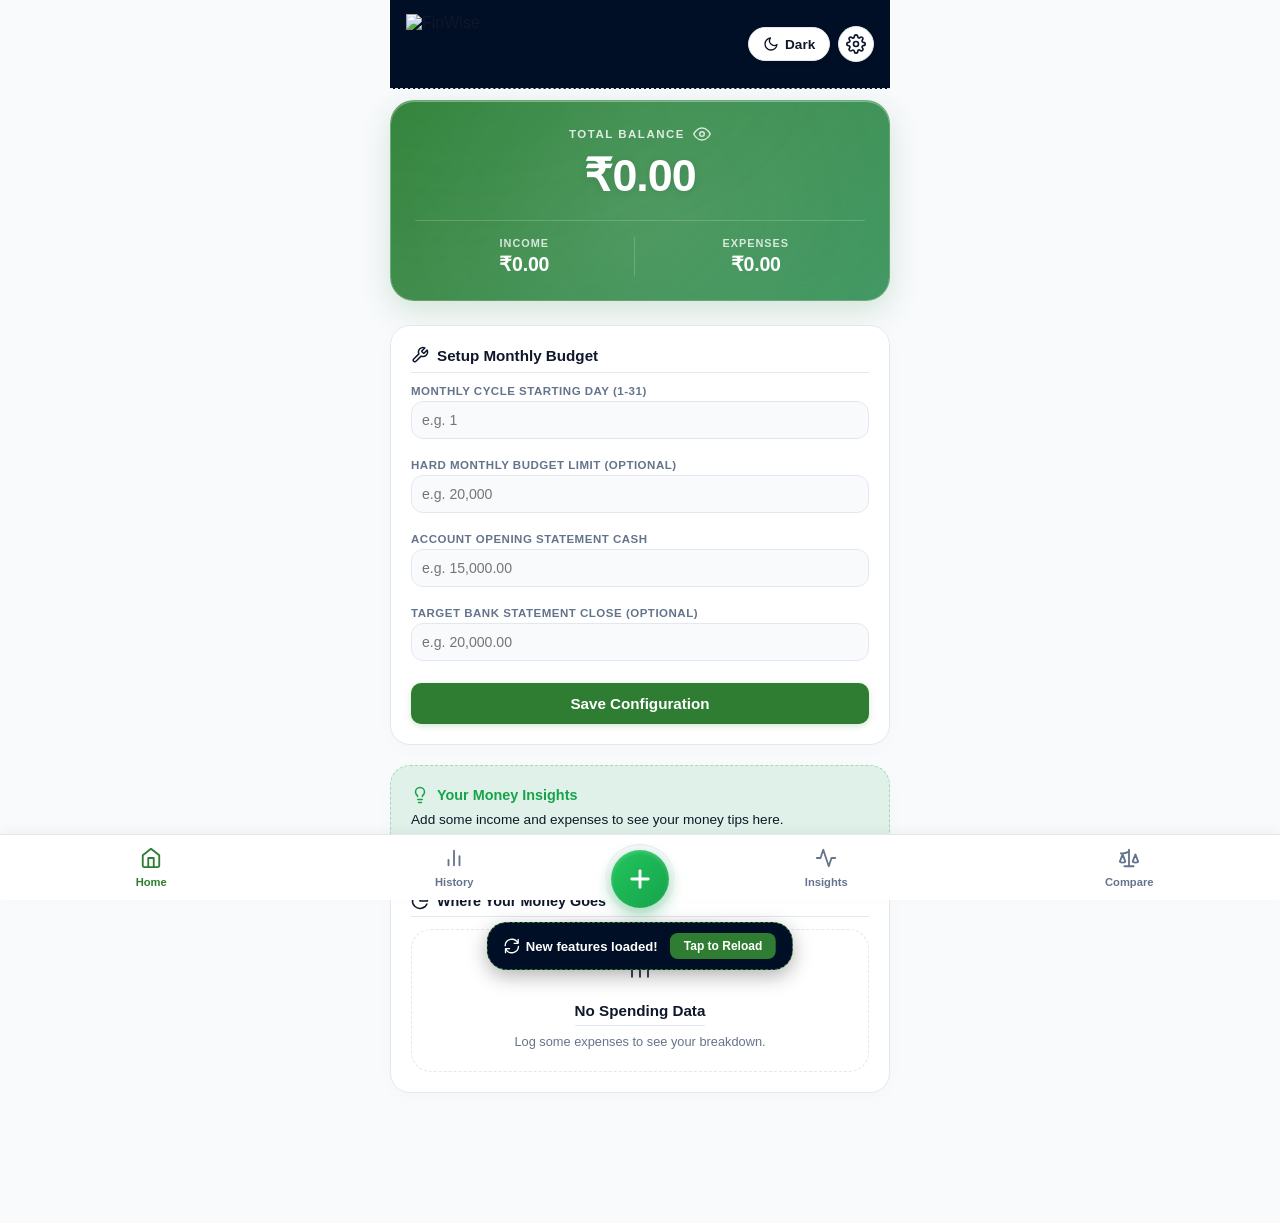
==== index.html @ 6be4550b "fixed the ui and added save goal option in the insights tab" ====
﻿<!DOCTYPE html>
<html lang="en">
<head>
    <meta charset="UTF-8">
    <meta name="viewport" content="width=device-width, initial-scale=1.0, maximum-scale=1.0, user-scalable=no">
    <title>FinWise</title>
    <link rel="manifest" href="./manifest.json">
    <meta name="theme-color" content="#2e7d32">
    
    <link rel="stylesheet" href="./style.css">
    
    <script src="https://cdn.jsdelivr.net/npm/chart.js"></script>
</head>
<body>

<div id="security-lock-screen" style="display: none; flex-direction: column; align-items: center; justify-content: center; text-align: center; width: 100%; padding: 20px; box-sizing: border-box;">
    <div class="lock-icon-shield" style="margin-bottom: 16px; display: flex; justify-content: center; width: 100%; color: var(--primary);">
        <svg width="56" height="56" viewBox="0 0 24 24" fill="none" stroke="currentColor" stroke-width="1.5" stroke-linecap="round" stroke-linejoin="round">
            <rect x="3" y="11" width="18" height="11" rx="2" ry="2"></rect>
            <path d="M7 11V7a5 5 0 0 1 10 0v4"></path>
        </svg>
    </div>
    <h2 id="lock-title" style="margin-bottom: 8px; font-size: 1.8rem; text-align: center; width: 100%;">Enter PIN</h2>
    <p id="lock-subtitle" style="color: var(--text-muted); margin-bottom: 30px; font-size: 0.95rem; font-weight: 500; text-align: center; width: 100%;">To access FinWise</p>
    
    <div id="pin-entry-ui" style="display: block; width: 100%; max-width: 320px; margin: 0 auto; text-align: center;">
        <div class="pin-display" id="pin-display" style="display: flex; justify-content: center; align-items: center; gap: 20px; margin: 0 auto 40px auto; width: 100%;">
            <div class="pin-dot"></div>
            <div class="pin-dot"></div>
            <div class="pin-dot"></div>
            <div class="pin-dot"></div>
        </div>
        
        <div class="numpad" style="margin: 0 auto; justify-content: center;">
            <div class="num-key" onclick="handlePinInput('1')">1</div>
            <div class="num-key" onclick="handlePinInput('2')">2</div>
            <div class="num-key" onclick="handlePinInput('3')">3</div>
            <div class="num-key" onclick="handlePinInput('4')">4</div>
            <div class="num-key" onclick="handlePinInput('5')">5</div>
            <div class="num-key" onclick="handlePinInput('6')">6</div>
            <div class="num-key" onclick="handlePinInput('7')">7</div>
            <div class="num-key" onclick="handlePinInput('8')">8</div>
            <div class="num-key" onclick="handlePinInput('9')">9</div>
            <div class="num-key" id="pin-cancel-btn" style="background: transparent; border: none; box-shadow: none; font-size: 0.9rem; color: var(--text-muted);" onclick="cancelPinSetup()"></div>
            <div class="num-key" onclick="handlePinInput('0')">0</div>
            <div class="num-key" style="background: transparent; border: none; box-shadow: none; color: var(--expense); display: flex; align-items: center; justify-content: center;" onclick="handlePinBackspace()">
                <svg width="28" height="28" viewBox="0 0 24 24" fill="none" stroke="currentColor" stroke-width="2" stroke-linecap="round" stroke-linejoin="round">
                    <path d="M21 4H8l-7 8 7 8h13a2 2 0 0 0 2-2V6a2 2 0 0 0-2-2z"></path>
                    <line x1="18" y1="9" x2="12" y2="15"></line>
                    <line x1="12" y1="9" x2="18" y2="15"></line>
                </svg>
            </div>
        </div>

        <button id="biometric-unlock-btn" onclick="unlockWithBiometrics(false)" style="margin: 30px auto 0 auto; padding: 14px 24px; width: 100%; background: transparent; color: var(--primary); border: 2px dashed var(--primary); box-shadow: none; font-weight: 700; border-radius: 12px; display: none; align-items: center; justify-content: center; gap: 8px;">
            <svg width="20" height="20" viewBox="0 0 24 24" fill="none" stroke="currentColor" stroke-width="2" stroke-linecap="round" stroke-linejoin="round"><rect x="3" y="11" width="18" height="11" rx="2" ry="2"></rect><path d="M7 11V7a5 5 0 0 1 10 0v4"></path></svg> Retry Biometric Unlock
        </button>
    </div>
</div>

<div class="container">
    <div class="toast-notification" id="success-toast">
        <svg width="18" height="18" viewBox="0 0 24 24" fill="none" stroke="currentColor" stroke-width="2" stroke-linecap="round" stroke-linejoin="round"><path d="M22 11.08V12a10 10 0 1 1-5.93-9.14"></path><polyline points="22 4 12 14.01 9 11.01"></polyline></svg> 
        <span id="toast-message">Saved successfully</span>
    </div>

    <div class="update-available-toast" id="update-toast">
        <div style="display: flex; align-items: center; gap: 6px;">
            <svg width="16" height="16" viewBox="0 0 24 24" fill="none" stroke="currentColor" stroke-width="2" stroke-linecap="round" stroke-linejoin="round"><path d="M21.5 2v6h-6M2.5 22v-6h6M2 11.5a10 10 0 0 1 18.8-4.3M22 12.5a10 10 0 0 1-18.8 4.3"/></svg>
            <span>New features loaded!</span>
        </div>
        <button class="update-refresh-btn-action" id="update-refresh-btn">Tap to Reload</button>
    </div>

    <button class="back-to-top-btn" id="scroll-top-trigger" onclick="scrollToLogsTop()">
        <svg width="20" height="20" viewBox="0 0 24 24" fill="none" stroke="currentColor" stroke-width="2" stroke-linecap="round" stroke-linejoin="round"><polyline points="18 15 12 9 6 15"></polyline></svg>
    </button>

    <header>
        <img src="https://i.ibb.co/0yvTQkSC/finwise.png" alt="FinWise" class="header-logo">
        <div class="header-actions">
            <button class="theme-toggle-btn" onclick="toggleTheme()" id="theme-btn" style="display: flex; align-items: center; gap: 6px;">
                <svg width="16" height="16" viewBox="0 0 24 24" fill="none" stroke="currentColor" stroke-width="2" stroke-linecap="round" stroke-linejoin="round"><path d="M21 12.79A9 9 0 1 1 11.21 3 7 7 0 0 0 21 12.79z"></path></svg> Dark
            </button>
            <button class="settings-gear-btn" onclick="openPreferencesModal()" style="padding: 0; margin: 0;">
                <svg width="20" height="20" viewBox="0 0 24 24" fill="none" stroke="currentColor" stroke-width="2" stroke-linecap="round" stroke-linejoin="round" style="flex-shrink: 0;"><circle cx="12" cy="12" r="3"></circle><path d="M19.4 15a1.65 1.65 0 0 0 .33 1.82l.06.06a2 2 0 0 1 0 2.83 2 2 0 0 1-2.83 0l-.06-.06a1.65 1.65 0 0 0-1.82-.33 1.65 1.65 0 0 0-1 1.51V21a2 2 0 0 1-2 2 2 2 0 0 1-2-2v-.09A1.65 1.65 0 0 0 9 19.4a1.65 1.65 0 0 0-1.82.33l-.06.06a2 2 0 0 1-2.83 0 2 2 0 0 1 0-2.83l.06-.06a1.65 1.65 0 0 0 .33-1.82 1.65 1.65 0 0 0-1.51-1H3a2 2 0 0 1-2-2 2 2 0 0 1 2-2h.09A1.65 1.65 0 0 0 4.6 9a1.65 1.65 0 0 0-.33-1.82l-.06-.06a2 2 0 0 1 0-2.83 2 2 0 0 1 2.83 0l.06.06a1.65 1.65 0 0 0 1.82.33H9a1.65 1.65 0 0 0 1-1.51V3a2 2 0 0 1 2-2 2 2 0 0 1 2 2v.09a1.65 1.65 0 0 0 1 1.51 1.65 1.65 0 0 0 1.82-.33l.06-.06a2 2 0 0 1 2.83 0 2 2 0 0 1 0 2.83l-.06.06a1.65 1.65 0 0 0-.33 1.82V9a1.65 1.65 0 0 0 1.51 1H21a2 2 0 0 1 2 2 2 2 0 0 1-2 2h-.09a1.65 1.65 0 0 0-1.51 1z"></path></svg>
            </button>
        </div>
    </header>
  
    <div class="balance-card">
        <div style="display: flex; justify-content: center; align-items: center; gap: 8px;">
            <span class="balance-title">Total Balance</span>
            <button id="privacy-toggle-btn" onclick="togglePrivacyMode()" style="background: transparent; border: none; padding: 0; margin: 0; box-shadow: none; font-size: 1rem; width: auto; color: rgba(255,255,255,0.8); cursor: pointer; display: flex; align-items: center;">
                <svg width="18" height="18" viewBox="0 0 24 24" fill="none" stroke="currentColor" stroke-width="2" stroke-linecap="round" stroke-linejoin="round"><path d="M1 12s4-8 11-8 11 8 11 8-4 8-11 8-11-8-11-8z"></path><circle cx="12" cy="12" r="3"></circle></svg>
            </button>
        </div>
        <h1 id="balance">₹0.00</h1>
        <div class="stats-row">
            <div class="stat-box">
                <p>INCOME</p>
                <h3 id="total-income">₹0.00</h3>
            </div>
            <div class="stat-box">
                <p>EXPENSES</p>
                <h3 id="total-expense">₹0.00</h3>
            </div>
        </div>

        <div class="budget-velocity-wrapper" id="budget-velocity-tracker" style="display: none;">
            <div class="velocity-status-container">
                <span id="velocity-title-label">BUDGET VELOCITY LIMIT</span>
                <span id="velocity-percentage-label">0% SPENT</span>
            </div>
            <div class="velocity-track-bar">
                <div class="velocity-fill-bar" id="velocity-progress-bar-fill"></div>
            </div>
        </div>
    </div>

    <div id="shared-time-filters" style="display: none; margin-bottom: 20px;">
        <div class="tabs">
            <div class="tab active" onclick="switchTab('all', this)">All Time</div>
            <div class="tab" onclick="switchTab('daily', this)">Daily</div>
            <div class="tab" onclick="switchTab('weekly', this)">Weekly</div>
            <div class="tab" onclick="switchTab('monthly', this)">Monthly</div>
            <div class="tab" onclick="switchTab('custom', this)">Custom</div>
        </div>

        <div class="period-navigation-bar" id="period-nav-container" style="display: none;">
            <button class="period-nav-btn" style="display: flex; align-items: center; gap: 4px;" onclick="adjustPeriodOffset(-1)">
                <svg width="14" height="14" viewBox="0 0 24 24" fill="none" stroke="currentColor" stroke-width="2" stroke-linecap="round" stroke-linejoin="round"><polyline points="15 18 9 12 15 6"></polyline></svg> Prev
            </button>
            <span id="period-display-label">Current Period Boundaries</span>
            <button class="period-nav-btn" style="display: flex; align-items: center; gap: 4px;" onclick="adjustPeriodOffset(1)">
                Next <svg width="14" height="14" viewBox="0 0 24 24" fill="none" stroke="currentColor" stroke-width="2" stroke-linecap="round" stroke-linejoin="round"><polyline points="9 18 15 12 9 6"></polyline></svg>
            </button>
        </div>

        <div class="search-box" id="custom-range-container" style="display: none; margin-bottom: 0;">
            <div class="range-inputs">
                <div>
                    <label>Start Date</label>
                    <input type="date" id="start-date" onchange="applyFilters()">
                </div>
                <div>
                    <label>End Date</label>
                    <input type="date" id="end-date" onchange="applyFilters()">
                </div>
            </div>
        </div>
    </div>

    <div id="view-home" class="view-panel active-view">
        <div class="reconcile-view-card" id="reconcile-status-widget">
            <h4>
                <span id="config-card-header-title" style="display: flex; align-items: center; gap: 8px;">
                    <svg width="18" height="18" viewBox="0 0 24 24" fill="none" stroke="currentColor" stroke-width="2" stroke-linecap="round" stroke-linejoin="round"><rect x="3" y="4" width="18" height="18" rx="2" ry="2"></rect><line x1="16" y1="2" x2="16" y2="6"></line><line x1="8" y1="2" x2="8" y2="6"></line><line x1="3" y1="10" x2="21" y2="10"></line></svg> Monthly Budget Setup
                </span> 
                <button class="inline-edit-action-link" id="dashboard-config-toggle-btn" style="display: flex; align-items: center; gap: 4px;" onclick="toggleDashboardConfigPanel()">
                    <svg width="14" height="14" viewBox="0 0 24 24" fill="none" stroke="currentColor" stroke-width="2" stroke-linecap="round" stroke-linejoin="round"><path d="M11 4H4a2 2 0 0 0-2 2v14a2 2 0 0 0 2 2h14a2 2 0 0 0 2-2v-7"></path><path d="M18.5 2.5a2.121 2.121 0 0 1 3 3L12 15l-4 1 1-4 9.5-9.5z"></path></svg> Edit
                </button>
            </h4>
            
            <div id="dashboard-config-display-sheet">
                <div class="reconcile-row">
                    <span style="color: var(--text-muted);">Cycle Start Day:</span>
                    <span id="rec-cycle-label" style="font-weight:bold;">1st of the Month</span>
                </div>
                <div class="reconcile-row">
                    <span style="color: var(--text-muted);">Target Budget Limit:</span>
                    <span id="rec-budget-label" style="font-weight:bold; color: var(--primary);">Not Configured</span>
                </div>
                <div class="reconcile-row">
                    <span style="color: var(--text-muted);">Opening Statement Balance:</span>
                    <span id="rec-op-label">₹0.00</span>
                </div>
                <div class="reconcile-row">
                    <span style="color: var(--text-muted);">Target Closing Balance:</span>
                    <span id="rec-cl-label">₹0.00</span>
                </div>
                <div class="reconcile-row" style="border-top: 1px dotted var(--border); padding-top: 6px; margin-top: 6px; font-weight: bold;">
                    <span id="rec-diff-title">Difference:</span>
                    <span id="rec-diff-label">₹0.00</span>
                </div>
            </div>

            <div class="dashboard-config-fields-block" id="dashboard-config-fields-sheet" style="display:none; margin-top:4px;">
                <div style="margin-bottom:10px;">
                    <label>Monthly Cycle Starting Day (1-31)</label>
                    <input type="number" id="dash-cycle-day-input" min="1" max="31" placeholder="e.g. 1" style="width:100%;">
                </div>
                <div style="margin-bottom:10px;">
                    <label>Hard Monthly Budget Limit (Optional)</label>
                    <input type="text" id="dash-budget-limit-input" placeholder="e.g. 20,000" oninput="maskInputToIndianCommas(this)" style="width:100%;">
                </div>
                <div style="margin-bottom:10px;">
                    <label>Account Opening Statement Cash</label>
                    <input type="text" id="dash-op-bal-input" placeholder="e.g. 15,000.00" oninput="maskInputToIndianCommas(this)" style="width:100%;">
                </div>
                <div style="margin-bottom:12px;">
                    <label>Target Bank Statement Close (Optional)</label>
                    <input type="text" id="dash-cl-bal-input" placeholder="e.g. 20,000.00" oninput="maskInputToIndianCommas(this)" style="width:100%;">
                </div>
                <button onclick="saveDashboardCycleAndBaselineConfig()" style="background: var(--primary); color: white; padding: 12px; border-radius: 10px; width:100%; font-weight:bold;">Save Configuration</button>
            </div>
        </div>

        <div class="insights-card" id="insights-card-element">
            <h4 id="insights-title" style="display: flex; align-items: center; gap: 8px;">
                <svg width="18" height="18" viewBox="0 0 24 24" fill="none" stroke="currentColor" stroke-width="2" stroke-linecap="round" stroke-linejoin="round"><path d="M9 18h6"></path><path d="M10 22h4"></path><path d="M15.09 14c.18-.98.65-1.74 1.41-2.5A4.65 4.65 0 0 0 18 8 6 6 0 0 0 6 8c0 1 .23 2.23 1.5 3.5A4.61 4.61 0 0 1 8.91 14"></path></svg> Your Money Insights
            </h4>
            <p id="insights-text">Add some income and expenses to see your money tips here.</p>
        </div>

        <div class="breakdown-box">
            <h4 style="display: flex; align-items: center; gap: 8px;">
                <svg width="18" height="18" viewBox="0 0 24 24" fill="none" stroke="currentColor" stroke-width="2" stroke-linecap="round" stroke-linejoin="round"><path d="M21.21 15.89A10 10 0 1 1 8 2.83"></path><path d="M22 12A10 10 0 0 0 12 2v10z"></path></svg> Where Your Money Goes
            </h4>
            <div id="breakdown-list"></div>
        </div>
    </div>

    <div id="view-logs" class="view-panel">
        
        <div class="filtered-summary-strip" id="filtered-totals-strip">
            <div class="filtered-stat">
                <small>Filtered Bal</small>
                <span id="filtered-balance">₹0.00</span>
            </div>
            <div class="filtered-stat">
                <small>Income</small>
                <span id="filtered-inc" class="amt-inc">₹0.00</span>
            </div>
            <div class="filtered-stat">
                <small>Expenses</small>
                <span id="filtered-exp" class="amt-exp">₹0.00</span>
            </div>
        </div>

        <button class="btn-secondary-action" style="margin-bottom:16px; border-style:solid; display: flex; align-items: center; justify-content: center; gap: 8px;" onclick="triggerDynamicPeriodFinancialReport()">
            <svg width="16" height="16" viewBox="0 0 24 24" fill="none" stroke="currentColor" stroke-width="2" stroke-linecap="round" stroke-linejoin="round"><path d="M14 2H6a2 2 0 0 0-2 2v16a2 2 0 0 0 2 2h12a2 2 0 0 0 2-2V8z"></path><polyline points="14 2 14 8 20 8"></polyline><line x1="16" y1="13" x2="8" y2="13"></line><line x1="16" y1="17" x2="8" y2="17"></line><polyline points="10 9 9 9 8 9"></polyline></svg> Generate Monthly Summary Report
        </button>

        <div class="search-box">
            <h4 style="display: flex; align-items: center; gap: 8px;">
                <svg width="16" height="16" viewBox="0 0 24 24" fill="none" stroke="currentColor" stroke-width="2" stroke-linecap="round" stroke-linejoin="round"><circle cx="11" cy="11" r="8"></circle><line x1="21" y1="21" x2="16.65" y2="16.65"></line></svg> Search & Filter
            </h4>
            <input type="text" id="search-input" placeholder="Search entries...">
            
            <select id="filter-nature" onchange="applyFilters()" style="margin-bottom: 0;">
                <option value="all">Show All</option>
                <option value="income">Income</option>
                <option value="expense">Expenses</option>
                <option value="save">Savings/Investments</option>
            </select>
        </div>

        <div class="action-toolbar" id="toolbar">
            <span id="toolbar-text">0 items selected</span>
            <div class="toolbar-buttons">
                <button class="btn-small btn-edit" onclick="openEditModal()">Edit</button>
                <button class="btn-small btn-delete" onclick="openDeleteModal()">Delete</button>
            </div>
        </div>

        <div class="history-section">
            <div class="history-header">
                <h3>History</h3>
                <label class="select-all-container" id="master-select-label" style="display:none;">
                    <input type="checkbox" id="master-checkbox" onchange="toggleSelectAll(this)">
                    <span>Select All</span>
                </label>
            </div>
            <ul id="list" class="list"></ul>
            
            <div id="empty-msg" class="empty-state-premium" style="display:none;">
                <div class="empty-icon">
                    <svg width="48" height="48" viewBox="0 0 24 24" fill="none" stroke="currentColor" stroke-width="1.5" stroke-linecap="round" stroke-linejoin="round"><polyline points="22 12 16 12 14 15 10 15 8 12 2 12"></polyline><path d="M5.45 5.11L2 12v6a2 2 0 0 0 2 2h16a2 2 0 0 0 2-2v-6l-3.45-6.89A2 2 0 0 0 16.76 4H7.24a2 2 0 0 0-1.79 1.11z"></path></svg>
                </div>
                <h4>No entries found</h4>
                <p>You haven't logged any transactions for this period. Clear your filters or add a new entry.</p>
            </div>
        </div>
    </div>

    <div id="view-insights" class="view-panel">
        
        <div class="reconcile-view-card" id="goals-section-container" style="margin-bottom: 20px;">
            <h4 style="display: flex; justify-content: space-between; align-items: center; border-bottom: none; margin-bottom: 12px;">
                <span style="display: flex; align-items: center; gap: 8px;">
                    <svg width="18" height="18" viewBox="0 0 24 24" fill="none" stroke="var(--save)" stroke-width="2" stroke-linecap="round" stroke-linejoin="round"><circle cx="12" cy="8" r="7"></circle><polyline points="8.21 13.89 7 23 12 20 17 23 15.79 13.88"></polyline></svg> 
                    Savings Goals
                </span>
                <button onclick="document.getElementById('add-goal-modal').style.display='flex'" style="background: var(--save); color: white; border: none; padding: 6px 12px; font-size: 0.75rem; border-radius: 8px; box-shadow: none; width: auto; margin: 0;">+ New Goal</button>
            </h4>
            <div id="goals-list-container" style="display: flex; flex-direction: column; gap: 12px;">
                <p style="font-size: 0.85rem; color: var(--text-muted); text-align: center; margin: 10px 0;">Loading goals...</p>
            </div>
        </div>
        <div id="insights-empty-state" class="empty-state-premium" style="display:none; margin-top: 20px;">
            <div class="empty-icon">
                <svg width="48" height="48" viewBox="0 0 24 24" fill="none" stroke="currentColor" stroke-width="1.5" stroke-linecap="round" stroke-linejoin="round"><polyline points="22 12 18 12 15 21 9 3 6 12 2 12"></polyline></svg>
            </div>
            <h4>No Insights Yet</h4>
            <p>Add some income and expenses to unlock your financial analytics.</p>
        </div>

        <div id="income-expense-comparison" class="breakdown-box" style="display: none; padding: 20px; margin-bottom: 20px;">
            <h4 style="margin: 0 0 16px 0; border-bottom: none; text-align: center; font-size: 0.95rem;">Cash Flow Ratio</h4>
            
            <div style="display: flex; justify-content: space-between; margin-bottom: 8px; font-size: 0.85rem; font-weight: 700;">
                <span style="color: var(--income);">Income: <span id="insight-inc-label">₹0</span></span>
                <span style="color: var(--expense);">Expense: <span id="insight-exp-label">₹0</span></span>
            </div>
            
            <div style="height: 12px; border-radius: 6px; background: rgba(220, 38, 38, 0.15); display: flex; overflow: hidden; position: relative;">
                <div id="insight-ratio-bar" style="height: 100%; background: var(--income); width: 50%; transition: width 0.6s cubic-bezier(0.34, 1.56, 0.64, 1); border-radius: 6px;"></div>
            </div>
            
            <p id="insight-ratio-text" style="text-align: center; font-size: 0.8rem; color: var(--text-muted); margin: 16px 0 0 0; font-weight: 600; line-height: 1.4;"></p>
        </div>

        <div id="insights-chart-wrapper" class="reconcile-view-card" style="display: none;">
            <h4 style="text-align: center; border-bottom: none; margin-bottom: 0;">Expense Analytics</h4>
            <div style="position: relative; height: 300px; width: 100%; margin-top: 10px;">
                <canvas id="expenseChart"></canvas>
            </div>
        </div>

        <div class="breakdown-box" id="insights-detailed-list" style="display: none;"></div>
    </div>

    <div id="view-compare" class="view-panel">
        <div class="reconcile-view-card">
            <h4 style="text-align: center; margin-bottom: 16px; display: flex; align-items: center; justify-content: center; gap: 8px;">
                <svg width="20" height="20" viewBox="0 0 24 24" fill="none" stroke="currentColor" stroke-width="2" stroke-linecap="round" stroke-linejoin="round"><path d="M16 16l3-8 3 8c-.87.65-1.92 1-3 1s-2.13-.35-3-1Z"></path><path d="M2 16l3-8 3 8c-.87.65-1.92 1-3 1s-2.13-.35-3-1Z"></path><path d="M7 21h10"></path><path d="M12 3v18"></path><path d="M3 7h2c2 0 5-1 7-2 2h2"></path></svg> Smart Comparison
            </h4>
            
            <div style="margin-bottom: 16px;">
                <label style="font-size: 0.75rem; color: var(--text-muted); font-weight: bold; margin-bottom: 6px; display: block;">QUICK COMPARE</label>
                <select id="compare-mode-selector" onchange="if(typeof handleCompareModeChange === 'function') handleCompareModeChange()" style="width: 100%; padding: 12px; border-radius: 8px; font-size: 0.9rem; font-weight: bold;">
                    <option value="month">This Month vs Last Month</option>
                    <option value="week">This Week vs Last Week</option>
                    <option value="day">Today vs Yesterday</option>
                    <option value="custom">Custom Date Range...</option>
                </select>
            </div>

            <div id="custom-compare-fields" style="display: none; flex-direction: column; gap: 12px; margin-bottom: 16px;">
                <div style="background: var(--bg-main); padding: 12px; border-radius: 10px; border: 1px solid var(--border);">
                    <label style="font-size: 0.75rem; color: var(--primary); font-weight: bold; margin-bottom: 6px; display: block;">PERIOD 1 (BASE)</label>
                    <div style="display: flex; gap: 8px;">
                         <div style="flex: 1;">
                                 <small style="color: var(--text-muted); font-size: 0.65rem;">Start Date</small>
                                 <input type="date" id="comp-a-start" style="width: 100%; padding: 8px; font-size: 0.8rem; margin: 0;">
                         </div>
                         <div style="flex: 1;">
                                 <small style="color: var(--text-muted); font-size: 0.65rem;">End Date</small>
                                 <input type="date" id="comp-a-end" style="width: 100%; padding: 8px; font-size: 0.8rem; margin: 0;">
                         </div>
                    </div>
                </div>

                <div style="background: var(--bg-main); padding: 12px; border-radius: 10px; border: 1px solid var(--border);">
                    <label style="font-size: 0.75rem; color: var(--expense); font-weight: bold; margin-bottom: 6px; display: block;">PERIOD 2 (COMPARE TO)</label>
                    <div style="display: flex; gap: 8px;">
                         <div style="flex: 1;">
                                 <small style="color: var(--text-muted); font-size: 0.65rem;">Start Date</small>
                                 <input type="date" id="comp-b-start" style="width: 100%; padding: 8px; font-size: 0.8rem; margin: 0;">
                         </div>
                         <div style="flex: 1;">
                                 <small style="color: var(--text-muted); font-size: 0.65rem;">End Date</small>
                                 <input type="date" id="comp-b-end" style="width: 100%; padding: 8px; font-size: 0.8rem; margin: 0;">
                         </div>
                    </div>
                </div>
                
                <button onclick="if(typeof runPeriodComparison === 'function') runPeriodComparison()" style="background: var(--text-main); color: var(--bg-card); width: 100%; padding: 12px; border-radius: 8px; font-weight: bold; margin-top: 4px;">Run Custom Comparison</button>
            </div>
        </div>

        <div id="compare-empty-state" class="empty-state-premium" style="display:none; margin-top: 20px;">
            <div class="empty-icon">
                <svg width="48" height="48" viewBox="0 0 24 24" fill="none" stroke="currentColor" stroke-width="1.5" stroke-linecap="round" stroke-linejoin="round"><line x1="18" y1="20" x2="18" y2="10"></line><line x1="12" y1="20" x2="12" y2="4"></line><line x1="6" y1="20" x2="6" y2="14"></line></svg>
            </div>
            <h4>No Data Found</h4>
            <p>Try selecting different dates or log some transactions.</p>
        </div>

        <div id="compare-results-container" style="display: none;">
            <div class="insights-card" id="compare-smart-insights" style="margin-bottom: 20px;"></div>

            <div class="reconcile-view-card" style="margin-bottom: 20px;">
                <h4 style="text-align: center; border-bottom: none; margin-bottom: 10px;">Visual Breakdown</h4>
                <div style="position: relative; height: 260px; width: 100%;">
                    <canvas id="compareBarChart"></canvas>
                </div>
            </div>

            <div class="breakdown-box" style="margin-bottom: 20px; display: flex; flex-direction: column; gap: 10px;">
                 <div style="display: flex; justify-content: space-between; border-bottom: 1px solid var(--border); padding-bottom: 8px;">
                        <span style="color: var(--text-muted); font-size: 0.85rem; font-weight: bold;">Metrics</span>
                        <span id="comp-header-a" style="font-size: 0.85rem; font-weight: bold; color: var(--primary);">Period 1</span>
                        <span id="comp-header-b" style="font-size: 0.85rem; font-weight: bold; color: var(--expense);">Period 2</span>
                 </div>
                 <div style="display: flex; justify-content: space-between; align-items: center;">
                        <span style="font-weight: 600; font-size: 0.9rem;">Total Income</span>
                        <span id="comp-metric-inc-a" class="amt-inc" style="font-weight: bold;">₹0</span>
                        <span id="comp-metric-inc-b" class="amt-inc" style="font-weight: bold;">₹0</span>
                 </div>
                 <div style="display: flex; justify-content: space-between; align-items: center;">
                        <span style="font-weight: 600; font-size: 0.9rem;">Total Spent</span>
                        <span id="comp-metric-exp-a" class="amt-exp" style="font-weight: bold;">₹0</span>
                        <span id="comp-metric-exp-b" class="amt-exp" style="font-weight: bold;">₹0</span>
                 </div>
                 <div style="display: flex; justify-content: space-between; align-items: center; border-top: 1px dashed var(--border); padding-top: 8px; margin-top: 4px;">
                        <span style="font-weight: 800; font-size: 0.95rem;">Net Savings</span>
                        <span id="comp-metric-sav-a" style="font-weight: 800; font-size: 0.95rem;">₹0</span>
                        <span id="comp-metric-sav-b" style="font-weight: 800; font-size: 0.95rem;">₹0</span>
                 </div>
            </div>

            <div class="breakdown-box">
                <h4>Expense Categories Compared</h4>
                <div id="compare-category-list"></div>
            </div>
        </div>
    </div>

    <nav class="bottom-nav">
        <button class="nav-item nav-active" id="nav-btn-home" onclick="switchMainScreen('home')">
            <span class="nav-icon"><svg width="22" height="22" viewBox="0 0 24 24" fill="none" stroke="currentColor" stroke-width="2" stroke-linecap="round" stroke-linejoin="round"><path d="M3 9l9-7 9 7v11a2 2 0 0 1-2 2H5a2 2 0 0 1-2-2z"></path><polyline points="9 22 9 12 15 12 15 22"></polyline></svg></span>
            <span>Home</span>
        </button>
        <button class="nav-item" id="nav-btn-logs" onclick="switchMainScreen('logs')">
            <span class="nav-icon"><svg width="22" height="22" viewBox="0 0 24 24" fill="none" stroke="currentColor" stroke-width="2" stroke-linecap="round" stroke-linejoin="round"><line x1="18" y1="20" x2="18" y2="10"></line><line x1="12" y1="20" x2="12" y2="4"></line><line x1="6" y1="20" x2="6" y2="14"></line></svg></span>
            <span>History</span>
        </button>
        
        <div class="fab-wrapper">
             <div class="fab-cutout"></div>
             <button class="fab-add-btn" onclick="openLightningAdd()">
                 <svg width="28" height="28" viewBox="0 0 24 24" fill="none" stroke="currentColor" stroke-width="2.5" stroke-linecap="round" stroke-linejoin="round">
                     <line x1="12" y1="5" x2="12" y2="19"></line>
                     <line x1="5" y1="12" x2="19" y2="12"></line>
                 </svg>
             </button>
        </div>

        <button class="nav-item" id="nav-btn-insights" onclick="switchMainScreen('insights')">
            <span class="nav-icon"><svg width="22" height="22" viewBox="0 0 24 24" fill="none" stroke="currentColor" stroke-width="2" stroke-linecap="round" stroke-linejoin="round"><polyline points="22 12 18 12 15 21 9 3 6 12 2 12"></polyline></svg></span>
            <span>Insights</span>
        </button>
        <button class="nav-item" id="nav-btn-compare" onclick="switchMainScreen('compare')">
            <span class="nav-icon"><svg width="22" height="22" viewBox="0 0 24 24" fill="none" stroke="currentColor" stroke-width="2" stroke-linecap="round" stroke-linejoin="round"><path d="M16 16l3-8 3 8c-.87.65-1.92 1-3 1s-2.13-.35-3-1Z"></path><path d="M2 16l3-8 3 8c-.87.65-1.92 1-3 1s-2.13-.35-3-1Z"></path><path d="M7 21h10"></path><path d="M12 3v18"></path><path d="M3 7h2c2 0 5-1 7-2 2h2"></path></svg></span>
            <span>Compare</span>
        </button>
    </nav>
</div>

<div id="lightning-add-modal" style="display: none; z-index: 100000; overflow: hidden; height: 100dvh; width: 100vw; position: fixed; top: 0; left: 0; background: var(--bg-main); padding-bottom: env(safe-area-inset-bottom, 20px);">
    <div class="settings-page-content" style="display: flex; flex-direction: column; height: 100%; max-width: 500px; margin: 0 auto; padding: 20px;">
        
        <div class="settings-page-header" style="justify-content: flex-start; gap: 8px; margin-top: 0; margin-bottom: 12px; padding-bottom: 10px;">
            <h2 style="font-size: 1.4rem; display: flex; align-items: center; gap: 8px; margin: 0; flex: 1;">
                <svg width="24" height="24" viewBox="0 0 24 24" fill="none" stroke="currentColor" stroke-width="2" stroke-linecap="round" stroke-linejoin="round"><polygon points="13 2 3 14 12 14 11 22 21 10 12 10 13 2"></polygon></svg> Quick Add
            </h2>
            <button class="btn-close-page" style="width: 36px; height: 36px; font-size: 1.1rem;" onclick="closeModal('lightning-add-modal')">✕</button>
        </div>

        <div class="nature-segmented-control" id="lightning-nature-slider" style="margin-bottom: 14px; flex-shrink: 0; padding: 3px;">
            <div class="segment-slider-highlight"></div>
            <button class="segment-btn segment-btn-expense" style="padding: 8px 0;" onclick="setLightningNature('expense')">Expense</button>
            <button class="segment-btn segment-btn-income" style="padding: 8px 0;" onclick="setLightningNature('income')">Income</button>
            <button class="segment-btn segment-btn-save" style="padding: 8px 0;" onclick="setLightningNature('save')">Save</button>
        </div>

        <div style="text-align: center; margin-bottom: 4px; flex-shrink: 0;">
            <div style="font-size: 2.8rem; font-weight: 800; color: var(--expense);" id="lightning-amount-display">₹0</div>
        </div>

        <input type="text" id="lightning-desc" placeholder="What was this for? (Optional)" style="text-align: center; font-size: 0.9rem; border: none; background: transparent; border-bottom: 2px dashed var(--border); border-radius: 0; box-shadow: none; margin-bottom: 14px; width: 100%; padding-bottom: 6px; flex-shrink: 0;">

        <div style="display: flex; justify-content: space-between; align-items: center; margin-bottom: 8px; flex-shrink: 0;">
            <label style="font-size: 0.75rem; font-weight: bold; color: var(--text-muted);">SELECT CATEGORY</label>
            <button class="inline-edit-action-link" style="display: flex; align-items: center; gap: 4px;" onclick="openCategoryManagerModal()">
                <svg width="14" height="14" viewBox="0 0 24 24" fill="none" stroke="currentColor" stroke-width="2" stroke-linecap="round" stroke-linejoin="round"><circle cx="12" cy="12" r="3"></circle><path d="M19.4 15a1.65 1.65 0 0 0 .33 1.82l.06.06a2 2 0 0 1 0 2.83 2 2 0 0 1-2.83 0l-.06-.06a1.65 1.65 0 0 0-1.82-.33 1.65 1.65 0 0 0-1 1.51V21a2 2 0 0 1-2 2 2 2 0 0 1-2-2v-.09A1.65 1.65 0 0 0 9 19.4a1.65 1.65 0 0 0-1.82.33l-.06.06a2 2 0 0 1-2.83 0 2 2 0 0 1 0-2.83l.06-.06a1.65 1.65 0 0 0 .33-1.82 1.65 1.65 0 0 0-1.51-1H3a2 2 0 0 1-2-2 2 2 0 0 1 2-2h.09A1.65 1.65 0 0 0 4.6 9a1.65 1.65 0 0 0-.33-1.82l-.06-.06a2 2 0 0 1 0-2.83 2 2 0 0 1 2.83 0l.06.06a1.65 1.65 0 0 0 1.82.33H9a1.65 1.65 0 0 0 1-1.51V3a2 2 0 0 1 2-2 2 2 0 0 1 2 2v.09a1.65 1.65 0 0 0 1 1.51 1.65 1.65 0 0 0 1.82-.33l.06-.06a2 2 0 0 1 2.83 0 2 2 0 0 1 0 2.83l-.06.06a1.65 1.65 0 0 0-.33 1.82V9a1.65 1.65 0 0 0 1.51 1H21a2 2 0 0 1 2 2 2 2 0 0 1-2 2h-.09a1.65 1.65 0 0 0-1.51 1z"></path></svg> Manage Tags
            </button>
        </div>
        
        <div id="lightning-category-chips" style="flex-grow: 1; overflow-y: auto; align-content: flex-start; display: flex; flex-wrap: wrap; justify-content: center; gap: 8px; margin-bottom: 12px; padding-bottom: 10px;">
        </div>

        <div id="lightning-goal-link-container" style="display: none; justify-content: space-between; align-items: center; margin-bottom: 12px; flex-shrink: 0;">
            <label style="font-size: 0.75rem; font-weight: bold; color: var(--text-muted);">LINK TO GOAL</label>
            <select id="lightning-linked-goal" style="width: 60%; padding: 8px 12px; margin-bottom: 0; font-size: 0.85rem; border-radius: 8px; border: 1px solid var(--border); background: var(--bg-card); color: var(--text-main);">
                <option value="" selected>No Goal Linked (Optional)</option>
            </select>
        </div>

        <div class="numpad" style="margin: 0 auto 12px auto; justify-content: center; gap: 12px; max-width: 320px; width: 100%; flex-shrink: 0;">
            <div class="num-key" onclick="handleLightningNumpad('1')">1</div>
            <div class="num-key" onclick="handleLightningNumpad('2')">2</div>
            <div class="num-key" onclick="handleLightningNumpad('3')">3</div>
            <div class="num-key" onclick="handleLightningNumpad('4')">4</div>
            <div class="num-key" onclick="handleLightningNumpad('5')">5</div>
            <div class="num-key" onclick="handleLightningNumpad('6')">6</div>
            <div class="num-key" onclick="handleLightningNumpad('7')">7</div>
            <div class="num-key" onclick="handleLightningNumpad('8')">8</div>
            <div class="num-key" onclick="handleLightningNumpad('9')">9</div>
            <div class="num-key" onclick="handleLightningNumpad('.')">.</div>
            <div class="num-key" onclick="handleLightningNumpad('0')">0</div>
            <div class="num-key" style="background: transparent; border: none; box-shadow: none; color: var(--expense); display: flex; align-items: center; justify-content: center;" onclick="handleLightningBackspace()">
                <svg width="28" height="28" viewBox="0 0 24 24" fill="none" stroke="currentColor" stroke-width="2" stroke-linecap="round" stroke-linejoin="round">
                    <path d="M21 4H8l-7 8 7 8h13a2 2 0 0 0 2-2V6a2 2 0 0 0-2-2z"></path>
                    <line x1="18" y1="9" x2="12" y2="15"></line>
                    <line x1="12" y1="9" x2="18" y2="15"></line>
                </svg>
            </div>
        </div>

        <button onclick="if(typeof executeLightningSave === 'function') executeLightningSave()" style="width: 100%; padding: 14px; font-size: 1.1rem; font-weight: 800; background: var(--primary); color: white; border: none; border-radius: 14px; box-shadow: 0 4px 14px rgba(46, 125, 50, 0.4); flex-shrink: 0;">Save Transaction</button>
    </div>
</div>

<div class="modal-overlay" id="category-manager-modal" style="display: none; z-index: 100005;">
    <div class="modal-card" style="text-align: left; max-width:420px;">
        <h3 style="text-align:center; display: flex; align-items: center; justify-content: center; gap: 8px;">
            <svg width="22" height="22" viewBox="0 0 24 24" fill="none" stroke="currentColor" stroke-width="2" stroke-linecap="round" stroke-linejoin="round"><path d="M20.59 13.41l-7.17 7.17a2 2 0 0 1-2.83 0L2 12V2h10l8.59 8.59a2 2 0 0 1 0 2.82z"></path><line x1="7" y1="7" x2="7.01" y2="7"></line></svg> Custom Tags
        </h3>
        <p style="text-align:center; margin-bottom:12px;">Add or delete custom expense categories.</p>
        
        <div style="display:flex; gap:6px; margin-bottom:14px;">
            <input type="text" id="new-custom-tag-input" placeholder="e.g. 🧘 Health, 🎓 Fees" style="margin-bottom:0; flex:2;">
            <button onclick="executeSaveNewCustomCategoryTag()" style="width:auto; padding:0 20px; margin-bottom:0; flex:0.8;">Add Tag</button>
        </div>

        <label style="font-size:0.72rem; color:var(--text-muted); font-weight:700; display:block; margin-bottom:6px; letter-spacing:0.5px;">ACTIVE WORKSPACE TAGS</label>
        <div id="category-tags-list-container" style="max-height:180px; overflow-y:auto; border:1px solid var(--border); border-radius:12px; padding:8px; background:var(--bg-main);"></div>

        <div class="modal-footer" style="margin-top:14px;">
            <button class="btn-cancel" onclick="closeModal('category-manager-modal')">Close</button>
        </div>
    </div>
</div>

<div class="modal-overlay" id="add-goal-modal" style="display: none; z-index: 100005;">
    <div class="modal-card" style="text-align: left; border-top: 4px solid var(--save);">
        <h3 style="text-align: center; display: flex; align-items: center; justify-content: center; gap: 8px; color: var(--save);">
            <svg width="22" height="22" viewBox="0 0 24 24" fill="none" stroke="currentColor" stroke-width="2" stroke-linecap="round" stroke-linejoin="round"><circle cx="12" cy="8" r="7"></circle><polyline points="8.21 13.89 7 23 12 20 17 23 15.79 13.88"></polyline></svg> 
            New Savings Goal
        </h3>
        <p style="text-align: center; margin-bottom: 16px;">Set a target and track your progress.</p>
        
        <input type="text" id="goal-title-input" placeholder="Goal Name (e.g., New Laptop, Goa Trip)" style="width: 100%; margin-bottom: 12px; padding: 12px;">
        
        <input type="text" id="goal-target-input" placeholder="Target Amount (₹)" style="width: 100%; margin-bottom: 12px; padding: 12px;" oninput="maskInputToIndianCommas(this)">
        
        <div style="margin-bottom: 16px;">
            <label style="font-size: 0.75rem; color: var(--text-muted); font-weight: bold; margin-bottom: 6px; display: block;">TARGET DATE (OPTIONAL)</label>
            <input type="date" id="goal-deadline-input" style="width: 100%; margin-bottom: 0; padding: 12px;">
        </div>

        <div class="modal-footer">
            <button class="btn-cancel" onclick="closeModal('add-goal-modal')">Cancel</button>
            <button style="background: var(--save); color: white;" onclick="if(typeof saveNewGoal === 'function') saveNewGoal()">Save Goal</button>
        </div>
    </div>
</div>

<div class="modal-overlay" id="financial-report-modal" style="display: none; z-index: 100005;">
    <div class="modal-card" style="text-align: left; max-width:440px; border-top:4px solid var(--primary);">
        <h3 style="text-align:center; margin-bottom:4px; display: flex; align-items: center; justify-content: center; gap: 8px;">
            <svg width="22" height="22" viewBox="0 0 24 24" fill="none" stroke="currentColor" stroke-width="2" stroke-linecap="round" stroke-linejoin="round"><line x1="18" y1="20" x2="18" y2="10"></line><line x1="12" y1="20" x2="12" y2="4"></line><line x1="6" y1="20" x2="6" y2="14"></line></svg> Active Period Summary Report
        </h3>
        <p style="text-align:center; font-size:0.78rem; margin-bottom:16px;" id="report-window-date-bounds-label">Timeline Boundaries</p>
        
        <div id="financial-report-metrics-sheet-body"></div>

        <div class="modal-footer" style="margin-top:16px;">
            <button style="background:var(--text-main); color:var(--bg-card);" onclick="closeModal('financial-report-modal')">Close Statement</button>
        </div>
    </div>
</div>

<div class="dedicated-page-overlay" id="preferences-modal" style="display: none; z-index: 10000;">
    <div class="settings-page-content">
        <div class="settings-page-header" style="justify-content: flex-start; gap: 8px;">
            <h2 style="display: flex; align-items: center; gap: 8px; margin: 0; flex: 1;">
                <svg width="26" height="26" viewBox="0 0 24 24" fill="none" stroke="currentColor" stroke-width="2" stroke-linecap="round" stroke-linejoin="round"><circle cx="12" cy="12" r="3"></circle><path d="M19.4 15a1.65 1.65 0 0 0 .33 1.82l.06.06a2 2 0 0 1 0 2.83 2 2 0 0 1-2.83 0l-.06-.06a1.65 1.65 0 0 0-1.82-.33 1.65 1.65 0 0 0-1 1.51V21a2 2 0 0 1-2 2 2 2 0 0 1-2-2v-.09A1.65 1.65 0 0 0 9 19.4a1.65 1.65 0 0 0-1.82.33l-.06.06a2 2 0 0 1-2.83 0 2 2 0 0 1 0-2.83l.06-.06a1.65 1.65 0 0 0 .33-1.82 1.65 1.65 0 0 0-1.51-1H3a2 2 0 0 1-2-2 2 2 0 0 1 2-2h.09A1.65 1.65 0 0 0 4.6 9a1.65 1.65 0 0 0-.33-1.82l-.06-.06a2 2 0 0 1 0-2.83 2 2 0 0 1 2.83 0l.06.06a1.65 1.65 0 0 0 1.82.33H9a1.65 1.65 0 0 0 1-1.51V3a2 2 0 0 1 2-2 2 2 0 0 1 2 2v.09a1.65 1.65 0 0 0 1 1.51 1.65 1.65 0 0 0 1.82-.33l.06-.06a2 2 0 0 1 2.83 0 2 2 0 0 1 0 2.83l-.06.06a1.65 1.65 0 0 0-.33 1.82V9a1.65 1.65 0 0 0 1.51 1H21a2 2 0 0 1 2 2 2 2 0 0 1-2 2h-.09a1.65 1.65 0 0 0-1.51 1z"></path></svg> Settings
            </h2>
            <button class="btn-close-page" onclick="closeModal('preferences-modal')">✕</button>
        </div>

        <p style="color: var(--text-muted); font-size: 0.95rem; margin-bottom: 20px; font-weight: 500;">Manage your app configuration here.</p>

        <div class="reconcile-view-card" style="text-align: left; padding: 20px; margin-bottom: 16px;">
            <h4 style="margin: 0 0 10px 0; font-size: 1.05rem; display: flex; align-items: center; gap: 8px; justify-content: flex-start; color: var(--text-main); border-bottom: none;">
                <span style="display: flex; align-items: center; gap: 8px; flex: 1;">
                    <svg width="18" height="18" viewBox="0 0 24 24" fill="none" stroke="var(--primary)" stroke-width="2" stroke-linecap="round" stroke-linejoin="round"><rect x="3" y="11" width="18" height="11" rx="2" ry="2"></rect><path d="M7 11V7a5 5 0 0 1 10 0v4"></path></svg> App Lock (PIN)
                </span>
                <label class="toggle-container" style="margin:0;">
                    <div class="switch">
                        <input type="checkbox" id="pin-enable-checkbox" onchange="togglePinSetupMode(this)">
                        <span class="slider"></span>
                    </div>
                </label>
            </h4>
            <p style="font-size: 0.85rem; color: var(--text-muted); margin:0;">Require a 4-digit passcode to open FinWise.</p>
        </div>

        <div class="reconcile-view-card" style="text-align: left; padding: 20px; margin-bottom: 16px;">
            <h4 style="margin: 0 0 10px 0; font-size: 1.05rem; color: var(--text-main); border-bottom: none; display: flex; align-items: center; gap: 8px; justify-content: flex-start;">
                <svg width="18" height="18" viewBox="0 0 24 24" fill="none" stroke="currentColor" stroke-width="2" stroke-linecap="round" stroke-linejoin="round"><rect x="3" y="4" width="18" height="18" rx="2" ry="2"></rect><line x1="16" y1="2" x2="16" y2="6"></line><line x1="8" y1="2" x2="8" y2="6"></line><line x1="3" y1="10" x2="21" y2="10"></line></svg> Upcoming Bills & EMIs
            </h4>
            <p style="font-size: 0.85rem; color: var(--text-muted); margin-bottom: 14px;">Automate your EMIs and subscriptions.</p>

            <div style="background: var(--bg-main); padding: 14px; border-radius: 12px; border: 1px solid var(--border);">
                <input type="text" id="ob-title" placeholder="Title (e.g. Netflix, Car EMI)" style="margin-bottom: 10px; width: 100%; box-sizing: border-box; padding: 12px;">
                <div style="display: flex; gap: 8px; margin-bottom: 10px;">
                    <input type="text" id="ob-amount" placeholder="Amount (₹)" style="margin-bottom: 0; flex: 1; padding: 12px;" oninput="maskInputToIndianCommas(this)">
                    <input type="number" id="ob-date" placeholder="Day (1-31)" min="1" max="31" style="margin-bottom: 0; flex: 1; padding: 12px;">
                </div>
                <div style="display: flex; gap: 8px; margin-bottom: 10px;">
                    <select id="ob-type" onchange="toggleEndDateField()" style="margin-bottom: 0; flex: 1; padding: 12px;">
                        <option value="Subscription">Subscription</option>
                        <option value="EMI">EMI (Fixed Term)</option>
                    </select>
                    <select id="ob-category" style="margin-bottom: 0; flex: 1; padding: 12px;"></select>
                </div>
                
                <div id="emi-details-container" style="display: none; flex-direction: column; gap: 8px; margin-bottom: 10px; background: var(--bg-card); padding: 12px; border-radius: 8px; border: 1px dashed var(--border);">
                    <label style="font-size: 0.75rem; color: var(--text-muted); font-weight: bold;">LOAN DETAILS (EMI ONLY)</label>
                    <input type="text" id="ob-principal" placeholder="Outstanding Principal (₹)" style="margin-bottom: 0; width: 100%; padding: 12px;" oninput="maskInputToIndianCommas(this)">
                    <div style="display: flex; gap: 8px;">
                        <input type="number" id="ob-interest" placeholder="Interest Rate (%)" step="0.1" style="margin-bottom: 0; flex: 1; padding: 12px;">
                        <div style="flex: 1; position: relative;">
                             <input type="date" id="ob-end-date" style="width: 100%; padding: 12px; margin-bottom: 0;" title="Loan End Date">
                        </div>
                    </div>
                </div>

                <button onclick="executeSaveObligation()" style="background: var(--primary); color: white; width: 100%; box-shadow: none; padding: 14px; border: none; border-radius: 8px;">Save Commitment</button>
            </div>

            <div id="obligations-list" style="margin-top: 14px; display: flex; flex-direction: column; gap: 8px;"></div>
        </div>

        <div class="reconcile-view-card" style="text-align: left; padding: 20px; margin-bottom: 16px;">
            <h4 style="margin: 0 0 10px 0; font-size: 1.05rem; color: var(--text-main); border-bottom: none; display: flex; align-items: center; gap: 8px; justify-content: flex-start;">
                <svg width="18" height="18" viewBox="0 0 24 24" fill="none" stroke="currentColor" stroke-width="2" stroke-linecap="round" stroke-linejoin="round"><path d="M22 19a2 2 0 0 1-2 2H4a2 2 0 0 1-2-2V5a2 2 0 0 1 2-2h5l2 3h9a2 2 0 0 1 2 2z"></path></svg> Backup & Restore Data
            </h4>
            <p style="font-size: 0.85rem; color: var(--text-muted); margin-bottom: 14px;">Export your transactions to a CSV file or import an existing one.</p>
            <div style="display: flex; gap: 8px;">
                <button onclick="exportToCSV()" style="flex: 1; background: var(--bg-main); color: var(--text-main); border: 1px solid var(--border); margin: 0; box-shadow: none;">Export CSV</button>

                <label style="flex: 1; margin: 0; background: var(--bg-main); color: var(--text-main); border: 1px solid var(--border); border-radius: 12px; display: flex; align-items: center; justify-content: center; cursor: pointer; font-size: 0.95rem; font-weight: 700;">
                    Import CSV
                    <input type="file" accept=".csv" onchange="importFromCSV(event)" style="display: none;">
                </label>
            </div>
        </div>

        <div class="reconcile-view-card" style="text-align: left; padding: 20px; margin-bottom: 16px;">
            <div style="display: flex; justify-content: space-between; align-items: center; margin-bottom: 14px;">
                <h4 style="margin: 0; font-size: 1.05rem; color: var(--text-main); border-bottom: none;">🕒 Import History</h4>
                <button onclick="deleteSelectedImports()" style="width: auto; padding: 6px 12px; font-size: 0.75rem; background: var(--expense); color: white; margin: 0; border-radius: 8px; box-shadow: none;">Delete Selected</button>
            </div>
            <div id="import-history-list" style="background: var(--bg-main); border-radius: 12px; padding: 10px; border: 1px solid var(--border);"></div>
        </div>

        <div class="reconcile-view-card" style="text-align: left; padding: 20px; margin-bottom: 40px; border-left: 4px solid var(--expense);">
            <h4 style="color: #dc2626; margin: 0 0 6px 0; font-size: 1.05rem; border-bottom: none; display: flex; align-items: center; gap: 8px; justify-content: flex-start;">
                <svg width="18" height="18" viewBox="0 0 24 24" fill="none" stroke="currentColor" stroke-width="2" stroke-linecap="round" stroke-linejoin="round"><path d="M10.29 3.86L1.82 18a2 2 0 0 0 1.71 3h16.94a2 2 0 0 0 1.71-3L13.71 3.86a2 2 0 0 0-3.42 0z"></path><line x1="12" y1="9" x2="12" y2="13"></line><line x1="12" y1="17" x2="12.01" y2="17"></line></svg> Danger Zone
            </h4>
            <p style="font-size: 0.85rem; color: var(--text-muted); margin-bottom: 14px;">Want to delete all your data and start fresh?</p>
            <button class="btn-reset-isolated" onclick="openResetModal()">Erase All Data</button>
        </div>

    </div>
</div>

<div class="modal-overlay" id="delete-modal" style="display: none; z-index: 100005;">
    <div class="modal-card" style="border-top: 4px solid var(--expense);">
        <div class="alert-icon-circle">
            <svg viewBox="0 0 24 24" fill="none" stroke="currentColor" stroke-linecap="round" stroke-linejoin="round">
                <polyline points="3 6 5 6 21 6"></polyline>
                <path d="M19 6v14a2 2 0 0 1-2 2H7a2 2 0 0 1-2-2V6m3 0V4a2 2 0 0 1 2-2h4a2 2 0 0 1 2 2v2"></path>
            </svg>
        </div>
        <h3 style="color: var(--expense);">Delete Entries?</h3>
        <p id="delete-modal-msg">You are about to delete the selected entries.</p>
        <input type="text" id="delete-confirm-input" placeholder="Type DELETE here" style="text-align: center; font-weight: bold; letter-spacing: 1px;">
        <div class="modal-footer">
            <button class="btn-cancel" onclick="closeModal('delete-modal')">Cancel</button>
            <button style="background: var(--expense); color: white;" onclick="confirmBatchDelete()">Delete</button>
        </div>
    </div>
</div>

<div class="modal-overlay" id="reset-modal" style="display: none; z-index: 100005;">
    <div class="modal-card" style="border-top: 4px solid var(--expense);">
        <div class="alert-icon-circle">
            <svg viewBox="0 0 24 24" fill="none" stroke="currentColor" stroke-linecap="round" stroke-linejoin="round">
                <path d="M10.29 3.86L1.82 18a2 2 0 0 0 1.71 3h16.94a2 2 0 0 0 1.71-3L13.71 3.86a2 2 0 0 0-3.42 0z"></path>
                <line x1="12" y1="9" x2="12" y2="13"></line>
                <line x1="12" y1="17" x2="12.01" y2="17"></line>
            </svg>
        </div>
        <h3 style="color: var(--expense);">Erase All Data?</h3>
        <p>This permanently deletes <strong>EVERY ENTRY</strong>. You <strong>CANNOT GET THIS BACK</strong>.</p>
        <input type="text" id="reset-confirm-input" placeholder="Type RESET here" style="text-align: center; font-weight: bold; letter-spacing: 1px;">
        <div class="modal-footer">
            <button class="btn-cancel" onclick="closeModal('reset-modal')">Cancel</button>
            <button style="background: var(--expense); color: white;" onclick="confirmSystemReset()">Erase Everything</button>
        </div>
    </div>
</div>

<div class="modal-overlay" id="edit-modal" style="display: none; z-index: 100005;">
    <div class="modal-card" style="text-align: left;">
        <h3 style="text-align: center; display: flex; align-items: center; justify-content: center; gap: 8px;">
            <svg width="22" height="22" viewBox="0 0 24 24" fill="none" stroke="currentColor" stroke-width="2" stroke-linecap="round" stroke-linejoin="round"><path d="M11 4H4a2 2 0 0 0-2 2v14a2 2 0 0 0 2 2h14a2 2 0 0 0 2-2v-7"></path><path d="M18.5 2.5a2.121 2.121 0 0 1 3 3L12 15l-4 1 1-4 9.5-9.5z"></path></svg> Edit Entry
        </h3>
        <p id="edit-modal-desc" style="text-align: center;">Update your entry details.</p>
        
        <div id="single-edit-fields" style="width: 100%;">
            <input type="text" id="edit-text" placeholder="Description">
            <input type="text" id="edit-amount" placeholder="0.00" oninput="maskInputToIndianCommas(this)">
        </div>

        <select id="edit-type" onchange="toggleCategoryInput('edit')" style="width: 100%;">
            <option value="expense">Expense</option>
            <option value="income">Income</option>
        </select>

        <div id="edit-expense-cat-container" style="width: 100%;">
            <select id="edit-expense-category"></select>
        </div>

        <div id="edit-income-cat-container" style="width: 100%;">
            <input type="text" id="edit-income-category" placeholder="Where did this come from? (e.g., Salary)">
        </div>

        <div class="modal-footer">
            <button class="btn-cancel" onclick="closeModal('edit-modal')">Cancel</button>
            <button style="background: var(--primary); color: white;" onclick="saveBatchEdit()">Save Changes</button>
        </div>
    </div>
</div>

<div class="modal-overlay" id="app-alert-modal" style="display: none; z-index: 100010;">
    <div class="modal-card" style="border-top: 4px solid var(--expense);">
        <div class="alert-icon-circle">
            <svg viewBox="0 0 24 24" fill="none" stroke="currentColor" stroke-linecap="round" stroke-linejoin="round">
                <circle cx="12" cy="12" r="10"></circle>
                <line x1="12" y1="8" x2="12" y2="12"></line>
                <line x1="12" y1="16" x2="12.01" y2="16"></line>
            </svg>
        </div>
        <h3 style="color: var(--expense);">Wait a moment...</h3>
        <p id="app-alert-message"></p>
        <div class="modal-footer">
            <button style="background: var(--text-main); color: var(--bg-card);" onclick="closeModal('app-alert-modal')">Okay</button>
        </div>
    </div>
</div>

<div class="modal-overlay" id="gatekeeper-modal" style="display: none; z-index: 100005;">
    <div class="modal-card" style="text-align: left; border-top: 4px solid var(--primary); width: 100%; max-width: 400px;">
        <div style="display: flex; align-items: center; gap: 10px; margin-bottom: 12px;">
            <span style="color: var(--primary);">
                <svg width="28" height="28" viewBox="0 0 24 24" fill="none" stroke="currentColor" stroke-width="2" stroke-linecap="round" stroke-linejoin="round"><path d="M18 8A6 6 0 0 0 6 8c0 7-3 9-3 9h18s-3-2-3-9"></path><path d="M13.73 21a2 2 0 0 1-3.46 0"></path></svg>
            </span>
            <h3 style="margin: 0; color: var(--text-main);">Payments Due</h3>
        </div>
        <p style="margin-bottom: 16px; font-size: 0.85rem;">You have upcoming bills & EMIs due. Have you processed these yet?</p>
        
        <div id="pending-obligations-list" style="display: flex; flex-direction: column; gap: 12px; margin-bottom: 16px;"></div>

        <div class="modal-footer">
            <button style="background: var(--text-main); color: var(--bg-card); width: 100%;" onclick="document.getElementById('gatekeeper-modal').style.display='none'">Close for now</button>
        </div>
    </div>
</div>

<script src="./js/goals.js"></script>
<script src="./js/app.js"></script>
<script src="./js/database.js"></script>
<script src="./js/security.js"></script>
<script src="./js/obligations.js"></script>

</body>
</html>
---- style.css ----
/* Themes Configuration - Maintained Original Palette */
:root {
  --bg-main: #f8fafc;
  --bg-card: #ffffff;
  --text-main: #0f172a;
  --text-muted: #64748b;
  --primary: #2e7d32;
  --income: #16a34a;
  --expense: #dc2626;
  --save: #6366f1; /* PHASE 1/3: Premium Indigo for Savings/Investments */
  --border: #e2e8f0;
  --alert-bg: #fff1f2;
  --alert-border: #fecdd3;
  --alert-text: #9f1239;
  --badge-bg: #e2e8f0;
  --badge-text: #475569;
  --tab-bg: #e2e8f0;
  --overlay: rgba(15, 23, 42, 0.4);
  --toast-success: #15803d;
}

[data-theme="dark"] {
  --bg-main: #0f172a;
  --bg-card: #1e293b;
  --text-main: #f8fafc;
  --text-muted: #94a3b8;
  --primary: #10b981;
  --income: #34d399;
  --expense: #f87171;
  --save: #818cf8; /* PHASE 1/3: Lighter Indigo for Dark Mode */
  --border: #334155;
  --alert-bg: rgba(248, 113, 113, 0.1);
  --alert-border: rgba(248, 113, 113, 0.2);
  --alert-text: #f87171;
  --badge-bg: #334155;
  --badge-text: #cbd5e1;
  --tab-bg: #334155;
  --overlay: rgba(0, 0, 0, 0.6);
  --toast-success: #34d399;
}

/* GLOBAL RESET */
* { 
  box-sizing: border-box; 
  font-family: -apple-system, BlinkMacSystemFont, "Segoe UI", Roboto, sans-serif; 
}

/* PERFORMANCE FIX: Targeted transitions prevent app freezing on theme change */
body, header, .balance-card, .reconcile-view-card, .breakdown-box, .insights-card, .search-box, .list li, .bottom-nav, .modal-card, .dedicated-page-overlay, input, select {
  transition: background-color 0.2s ease, color 0.2s ease, border-color 0.2s ease;
}

body { 
  background-color: var(--bg-main); 
  color: var(--text-main); 
  margin: 0; 
  padding: 16px; 
  padding-top: 100px; 
  /* Safe padding so content isn't hidden behind the nav */
  padding-bottom: 110px; 
  overscroll-behavior-y: none; 
}
.container { max-width: 500px; margin: 0 auto; }

/* Fixed Top Header Architecture Layout */
header { 
  position: fixed; 
  top: 0; 
  left: 50%; 
  transform: translateX(-50%); 
  width: 100%; 
  max-width: 500px; 
  background: #000f25; 
  display: flex; 
  justify-content: space-between; 
  align-items: center; 
  padding: 14px 16px; 
  z-index: 950; 
  border-bottom: 1px dashed var(--border);
}

.header-logo { height: 60px; width: auto; object-fit: contain; display: block; }
.header-actions { display: flex; gap: 8px; align-items: center; }

.theme-toggle-btn { background: var(--bg-card); border: 1px solid var(--border); color: var(--text-main); padding: 8px 14px; border-radius: 20px; font-size: 0.85rem; font-weight: 600; cursor: pointer; width: auto; box-shadow: 0 2px 5px rgba(0,0,0,0.05); margin: 0; transition: transform 0.15s; }
.theme-toggle-btn:active { transform: scale(0.94); }

.settings-gear-btn { background: var(--bg-card); border: 1px solid var(--border); color: var(--text-main); width: 36px; height: 36px; display: flex; justify-content: center; align-items: center; border-radius: 50%; font-size: 1.1rem; cursor: pointer; box-shadow: 0 2px 5px rgba(0,0,0,0.05); transition: transform 0.15s; }
.settings-gear-btn:active { transform: rotate(45deg) scale(0.92); }

/* Bottom Toast Notification Banner */
.toast-notification {
  position: fixed; bottom: -60px; left: 50%; transform: translateX(-50%); background: #0f172a; color: #ffffff;
  font-size: 0.85rem; font-weight: 600; padding: 10px 20px; border-radius: 20px; box-shadow: 0 4px 12px rgba(0,0,0,0.15);
  z-index: 2000; display: flex; align-items: center; gap: 6px; transition: bottom 0.4s cubic-bezier(0.175, 0.885, 0.32, 1.275); pointer-events: none;
}
.toast-notification.toast-visible { bottom: 94px; animation: toastPulse 0.3s ease 1; }
[data-theme="dark"] .toast-notification { background: #ffffff; color: #0f172a; }

/* Interactive Update Pop-up Toast */
.update-available-toast {
  position: fixed; bottom: -70px; left: 50%; transform: translateX(-50%); background: #000f25; color: #ffffff;
  font-size: 0.82rem; font-weight: 600; padding: 10px 16px; border-radius: 20px; box-shadow: 0 6px 20px rgba(0,0,0,0.3);
  z-index: 2500; display: flex; align-items: center; gap: 12px; transition: bottom 0.4s cubic-bezier(0.175, 0.885, 0.32, 1.275); border: 1px dashed var(--primary);
}
.update-available-toast.toast-visible { bottom: 94px; }
.update-refresh-btn-action { width: auto; background: var(--primary); color: white; padding: 6px 14px; border: none; font-size: 0.75rem; border-radius: 8px; font-weight: bold; cursor: pointer; margin-bottom: 0; box-shadow: none; transition: transform 0.15s; }
.update-refresh-btn-action:active { transform: scale(0.93); }

@keyframes toastPulse { 0% { transform: translateX(-50%) scale(0.9); } 50% { transform: translateX(-50%) scale(1.05); } 100% { transform: translateX(-50%) scale(1); } }

/* Floating Micro Back-To-Top Component */
.back-to-top-btn {
  position: fixed; bottom: 84px; right: 20px; background: #475569; color: #ffffff; width: 38px; height: 38px; border-radius: 50%;
  border: none; display: flex; justify-content: center; align-items: center; font-size: 1rem; cursor: pointer;
  box-shadow: 0 4px 10px rgba(0,0,0,0.15); z-index: 850; opacity: 0; pointer-events: none; transform: translateY(10px);
  transition: opacity 0.3s ease, transform 0.3s ease, background-color 0.2s;
}
.back-to-top-btn.scroll-visible { opacity: 0.85; pointer-events: auto; transform: translateY(0); }
.back-to-top-btn:active { background: var(--primary); transform: translateY(-4px) scale(1.05); }

/* NATIVE PIN VAULT LOCK SCREEN */
#security-lock-screen {
  position: fixed; top: 0; left: 0; width: 100%; height: 100%;
  background: var(--bg-main); z-index: 999999; 
  display: flex; flex-direction: column; align-items: center; justify-content: center;
  transition: opacity 0.3s ease, transform 0.3s ease;
  backdrop-filter: blur(10px); -webkit-backdrop-filter: blur(10px);
}
.lock-icon-shield { font-size: 3rem; margin-bottom: 10px; }
.pin-display { display: flex; gap: 20px; margin-bottom: 50px; margin-top: 10px; }
.pin-dot { width: 18px; height: 18px; border-radius: 50%; border: 2px solid var(--primary); background: transparent; transition: background 0.15s; }
.pin-dot.filled { background: var(--primary); transform: scale(1.1); }
.numpad { display: grid; grid-template-columns: repeat(3, 1fr); gap: 24px; }
.num-key { 
  width: 75px; height: 75px; border-radius: 50%; background: var(--bg-card); border: 1px solid var(--border); 
  font-size: 1.8rem; font-weight: 700; color: var(--text-main); display: flex; justify-content: center; align-items: center; 
  cursor: pointer; box-shadow: 0 4px 12px rgba(0,0,0,0.04); transition: transform 0.1s, background 0.2s;
}
.num-key:active { transform: scale(0.9); background: var(--tab-bg); }
.pin-shake { animation: shakeError 0.4s; }
@keyframes shakeError { 
  0%, 100% {transform: translateX(0);} 
  25% {transform: translateX(-12px);} 
  50% {transform: translateX(12px);} 
  75% {transform: translateX(-12px);} 
}

/* Premium Glassmorphism Spatial Balance Card */
.balance-card { 
  background: linear-gradient(135deg, rgba(46, 125, 50, 0.92), rgba(21, 128, 61, 0.8)), radial-gradient(at 0% 0%, rgba(16, 185, 129, 0.4), transparent 60%);
  backdrop-filter: blur(14px); -webkit-backdrop-filter: blur(14px); border: 1px solid rgba(255, 255, 255, 0.22); 
  box-shadow: 0 10px 30px rgba(46, 125, 50, 0.18), inset 0 1px 0 rgba(255, 255, 255, 0.35); 
  color: #ffffff; padding: 24px; border-radius: 24px; margin-bottom: 24px; text-align: center; position: relative; overflow: hidden;
}
.balance-card::before { content: ''; position: absolute; top: -30%; left: -30%; width: 160%; height: 160%; background: radial-gradient(circle at center, rgba(255, 255, 255, 0.08) 0%, transparent 55%); pointer-events: none; }
.balance-card span.balance-title { font-size: 0.72rem; opacity: 0.82; letter-spacing: 1.5px; font-weight: 700; text-transform: uppercase; display: inline-block; }
.balance-card h1 { margin: 6px 0 18px 0; font-size: 2.8rem; font-weight: 800; letter-spacing: -1px; text-shadow: 0 2px 8px rgba(0, 0, 0, 0.12); }
.stats-row { display: flex; justify-content: space-between; border-top: 1px solid rgba(255, 255, 255, 0.18); padding-top: 16px; gap: 12px; }
.stat-box { flex: 1; text-align: center; }
.stat-box:first-child { border-right: 1px solid rgba(255, 255, 255, 0.18); }
.stat-box p { margin: 0 0 4px 0; font-size: 0.68rem; opacity: 0.78; letter-spacing: 1px; font-weight: 700; }
.stat-box h3 { margin: 0; font-size: 1.22rem; font-weight: 700; letter-spacing: -0.2px; }

/* Integrated Floating Pill-Shaped Budget Velocity Wrapper Styling */
.budget-velocity-wrapper { margin-top: 18px; background: rgba(0, 0, 0, 0.16); border: 1px solid rgba(255, 255, 255, 0.08); padding: 10px 14px; border-radius: 14px; text-align: left; box-shadow: inset 0 1px 3px rgba(0, 0, 0, 0.12); }
.velocity-status-container { display: flex; justify-content: space-between; font-size: 0.65rem; font-weight: 800; opacity: 0.95; margin-bottom: 6px; letter-spacing: 0.5px; }
.velocity-track-bar { background: rgba(255, 255, 255, 0.15); height: 8px; border-radius: 100px; overflow: hidden; }
.velocity-fill-bar { height: 100%; width: 0%; background-color: #ffffff; border-radius: 100px; transition: width 0.6s cubic-bezier(0.34, 1.56, 0.64, 1), background-color 0.4s ease; }

/* Baseline & Cycle Dashboard Configuration Card Component - Elevated UX */
.reconcile-view-card { background: var(--bg-card); border: 1px solid var(--border); padding: 20px; border-radius: 20px; margin-bottom: 20px; box-shadow: 0 4px 20px rgba(0,0,0,0.02); }
.reconcile-view-card h4 { margin: 0 0 12px 0; font-size: 0.95rem; border-bottom: 1px solid var(--border); padding-bottom: 8px; display: flex; justify-content: space-between; align-items: center;}
.reconcile-row { display: flex; justify-content: space-between; font-weight: 500; font-size: 0.82rem; margin-bottom: 6px;}
.reconcile-status-badge { padding: 2px 8px; border-radius: 20px; font-size: 0.68rem; font-weight: 700; text-transform: uppercase;}
.inline-edit-action-link { background: transparent; border: none; box-shadow: none; color: var(--primary); font-size: 0.78rem; font-weight: bold; width: auto; padding: 0; margin: 0; cursor: pointer; transition: opacity 0.15s; }
.inline-edit-action-link:active { opacity: 0.6; }

.dashboard-config-fields-block label { font-size: 0.72rem; color: var(--text-muted); font-weight: 700; display: block; margin-bottom: 4px; text-transform: uppercase; letter-spacing: 0.5px;}
.dashboard-config-fields-block input { margin-bottom: 10px; padding: 10px; font-size: 0.88rem; }

/* View Switchers with Advanced Premium Motion Hardware Acceleration */
.view-panel { display: none; opacity: 0; }
.view-panel.active-view { display: block; animation: fadeInSlide 0.38s cubic-bezier(0.34, 1.56, 0.64, 1) forwards; will-change: transform, opacity; }

@keyframes fadeInSlide { from { opacity: 0; transform: translateY(14px); } to { opacity: 1; transform: translateY(0); } }

/* Percentage Breakdown Card - Elevated UX */
.breakdown-box { background: var(--bg-card); border: 1px solid var(--border); border-radius: 20px; padding: 20px; margin-bottom: 20px; box-shadow: 0 4px 20px rgba(0,0,0,0.02); }
.breakdown-box h4 { margin: 0 0 12px 0; font-size: 0.9rem; color: var(--text-main); border-bottom: 1px solid var(--border); padding-bottom: 6px; }
.breakdown-item { margin-bottom: 10px; }
.breakdown-label { display: flex; justify-content: space-between; font-size: 0.8rem; font-weight: 600; margin-bottom: 4px; }
.progress-bar { background: var(--tab-bg); height: 8px; border-radius: 4px; overflow: hidden; }
.progress-fill { background: #fb923c; height: 100%; border-radius: 4px; width: 0%; transition: width 0.6s cubic-bezier(0.34, 1.56, 0.64, 1); }

/* Tabs Layout */
.tabs { display: flex; background: var(--tab-bg); padding: 4px; border-radius: 12px; margin-bottom: 12px; flex-wrap: wrap; }
.tab { flex: 1; min-width: 65px; text-align: center; padding: 10px 4px; font-size: 0.8rem; font-weight: 600; color: var(--text-muted); cursor: pointer; border-radius: 8px; transition: transform 0.15s, background-color 0.2s, color 0.2s; }
.tab:active { transform: scale(0.95); }
.tab.active { background: var(--bg-card); color: var(--primary); box-shadow: 0 2px 6px rgba(0,0,0,0.06); }

/* Period Navigation Controls UI */
.period-navigation-bar { display: flex; justify-content: space-between; align-items: center; background: var(--bg-card); border: 1px solid var(--border); padding: 8px 14px; border-radius: 12px; margin-bottom: 16px; box-shadow: 0 2px 6px rgba(0,0,0,0.01); }
.period-nav-btn { width: auto; margin: 0; padding: 6px 14px; font-size: 0.8rem; background: var(--tab-bg); color: var(--text-main); border: none; border-radius: 8px; cursor: pointer; font-weight: bold; transition: transform 0.15s; }
.period-nav-btn:active { transform: scale(0.93); opacity: 0.8; }
#period-display-label { font-size: 0.85rem; font-weight: 700; color: var(--primary); text-align: center; }

/* Real-Time Filtered Dynamic Calculations Strip */
.filtered-summary-strip { display: flex; justify-content: space-between; background: var(--bg-card); border: 1px solid var(--border); padding: 12px; border-radius: 14px; margin-bottom: 16px; box-shadow: 0 2px 8px rgba(0,0,0,0.02); text-align: center; }
.filtered-stat { flex: 1; display: flex; flex-direction: column; }
.filtered-stat:not(:last-child) { border-right: 1px solid var(--border); }
.filtered-stat small { font-size: 0.68rem; color: var(--text-muted); text-transform: uppercase; font-weight: 700; margin-bottom: 2px; letter-spacing: 0.5px; }
.filtered-stat span { font-size: 0.9rem; font-weight: 700; }

/* Insights Box - Elevated UX */
.insights-card { background: rgba(22, 163, 74, 0.1); border: 1px dashed rgba(22, 163, 74, 0.3); padding: 20px; border-radius: 20px; margin-bottom: 20px; box-shadow: 0 4px 20px rgba(0,0,0,0.02); }
.insights-card h4 { margin: 0 0 6px 0; color: var(--income); font-size: 0.9rem; display: flex; align-items: center; gap: 6px; }
.insights-card p { margin: 0; font-size: 0.85rem; color: var(--text-main); line-height: 1.45; }
.insights-card.warning-state { background: rgba(249, 115, 22, 0.1); border-color: rgba(249, 115, 22, 0.3); }
.insights-card.warning-state h4 { color: #f97316; }
.insights-card.danger-state { background: var(--alert-bg); border-color: var(--alert-border); }
.insights-card.danger-state h4 { color: var(--alert-text); }

/* Search & Filter Controls - Elevated UX */
.search-box { background: var(--bg-card); border: 1px solid var(--border); padding: 20px; border-radius: 20px; margin-bottom: 20px; box-shadow: 0 4px 20px rgba(0,0,0,0.02); }
.search-box h4 { margin: 0 0 10px 0; font-size: 0.85rem; color: var(--text-muted); text-transform: uppercase; }
.search-box input[type="text"] { margin-bottom: 10px; }
.search-box select { padding: 10px; font-size: 0.85rem; background: var(--bg-main); }

/* Swappable Custom Range Panel */
.range-inputs { display: flex; gap: 8px; }
.range-inputs div { flex: 1; }
.range-inputs label { font-size: 0.75rem; color: var(--text-muted); display: block; margin-bottom: 2px; font-weight: 600; }
.range-inputs input[type="date"] { margin-bottom: 0; font-size: 0.85rem; padding: 10px; }

/* Action Toolbar */
.action-toolbar { display: none; background: var(--bg-card); border: 1px solid var(--border); border-radius: 12px; padding: 10px 14px; margin-bottom: 16px; justify-content: space-between; align-items: center; box-shadow: 0 4px 12px rgba(0,0,0,0.05); }
.action-toolbar span { font-size: 0.85rem; font-weight: 600; color: var(--primary); }
.toolbar-buttons { display: flex; gap: 8px; }
.btn-small { width: auto; padding: 6px 12px; font-size: 0.8rem; margin: 0; border-radius: 6px; font-weight: bold; transition: transform 0.15s;}
.btn-small:active { transform: scale(0.94); }
.btn-edit { background: #3b82f6; color: white; border: none; }
.btn-delete { background: var(--expense); color: white; border: none; }

/* Swipeable Form Group Module - Elevated UX */
.form-group { background: var(--bg-card); padding: 20px; border-radius: 20px; border: 1px solid var(--border); margin-bottom: 20px; box-shadow: 0 4px 20px rgba(0,0,0,0.02); touch-action: pan-y; position: relative; }
.form-group h3 { margin: 0; font-size: 0.95rem; color: var(--text-muted); }
.form-group p { font-size:0.85rem; line-height:1.4; color:var(--text-muted); }
.form-header-row { display: flex; justify-content: space-between; align-items: center; margin-bottom: 14px; }

/* PHASE 1 & 3: 3-Way Segmented Selection Slider (Expense | Income | Save) */
.nature-segmented-control { display: flex; background: var(--tab-bg); padding: 4px; border-radius: 10px; margin-bottom: 14px; position: relative; }
.segment-btn { flex: 1; background: transparent; border: none; padding: 10px; font-size: 0.9rem; font-weight: 700; color: var(--text-muted); cursor: pointer; text-align: center; border-radius: 8px; box-shadow: none; z-index: 2; transition: color 0.3s; }
.segment-btn.segment-active { color: #ffffff !important; }

/* Segment width is exactly 33.33% to fit 3 options perfectly */
.segment-slider-highlight { position: absolute; top: 4px; bottom: 4px; left: 4px; width: calc(33.333% - 4px); border-radius: 8px; transition: transform 0.28s cubic-bezier(0.175, 0.885, 0.32, 1.15); z-index: 1; }

.nature-expense .segment-slider-highlight { background: var(--expense); transform: translateX(0); }
.nature-income .segment-slider-highlight { background: var(--income); transform: translateX(100%); }
.nature-save .segment-slider-highlight { background: var(--save); transform: translateX(200%); }

.nature-expense .segment-btn-expense { color: white; }
.nature-income .segment-btn-income { color: white; }
.nature-save .segment-btn-save { color: white; }

/* Toggle Switch Component CSS Styles */
.toggle-container { display: flex; align-items: center; gap: 8px; font-size: 0.8rem; font-weight: bold; color: var(--text-muted); cursor: pointer; }
.switch { position: relative; display: inline-block; width: 34px; height: 20px; }
.switch input { opacity: 0; width: 0; height: 0; }
.slider { position: absolute; cursor: pointer; top: 0; left: 0; right: 0; bottom: 0; background-color: var(--tab-bg); transition: .3s; border-radius: 20px; }
.slider:before { position: absolute; content: ""; height: 14px; width: 14px; left: 3px; bottom: 3px; background-color: white; transition: .3s; border-radius: 50%; }
input:checked + .slider { background-color: var(--primary); }
input:checked + .slider:before { transform: translateX(14px); }

/* Dynamic Bulk Entry Grid Row Items CSS */
.bulk-row-item { display: flex; gap: 6px; margin-bottom: 8px; align-items: center; opacity: 0; transform: translateY(10px); animation: bulkRowSlideIn 0.25s cubic-bezier(0.34, 1.56, 0.64, 1) forwards; }
@keyframes bulkRowSlideIn { to { opacity: 1; transform: translateY(0); } }

.bulk-row-item input, .bulk-row-item select { margin-bottom: 0; padding: 10px 6px; font-size: 0.82rem; }
.btn-remove-row { background: transparent; color: var(--expense); border: 1px solid var(--border); width: 38px; height: 38px; padding: 0; display: flex; justify-content: center; align-items: center; border-radius: 10px; font-size: 1.1rem; cursor: pointer; transition: background-color 0.2s, transform 0.15s; margin-bottom: 0; }
.btn-remove-row:active { transform: scale(0.9); }
.btn-remove-row:hover { background: var(--alert-bg); }

.btn-secondary-action { background: transparent; border: 1px dashed var(--primary); color: var(--primary); font-size: 0.85rem; font-weight: bold; margin-bottom: 14px; padding: 11px; border-radius: 10px; cursor: pointer; width: 100%; text-align: center; display: block; box-shadow: none; transition: transform 0.15s, background-color 0.2s; }
.btn-secondary-action:active { transform: scale(0.98); background: rgba(46, 125, 50, 0.05); }

/* PREMIUM INPUTS AND FOCUS RING HARDWARE ACCELERATION */
input, select, button { width: 100%; padding: 12px; margin-bottom: 12px; background: var(--bg-main); border: 1px solid var(--border); color: var(--text-main); border-radius: 12px; font-size: 0.95rem; outline: none; will-change: box-shadow, border-color, transform; }
input:focus, select:focus { border-color: var(--primary); background: var(--bg-card); box-shadow: 0 4px 14px rgba(46, 125, 50, 0.08); transform: translateY(-1px); }

button { background: var(--primary); color: white; border: none; font-weight: 700; cursor: pointer; margin-bottom: 0; box-shadow: 0 2px 6px rgba(46,125,50,0.2); transition: background-color 0.2s, transform 0.15s ease; }
button:active { transform: scale(0.96); }

#income-cat-container, #edit-income-cat-container { display: none; }

/* History Logs Layout & Circular Icon Badges Settings */
.history-header { display: flex; justify-content: space-between; align-items: center; margin-bottom: 12px; }
.history-header h3 { font-size: 1rem; margin: 0; color: var(--text-muted); }
.select-all-container { display: flex; align-items: center; gap: 6px; font-size: 0.8rem; font-weight: bold; color: var(--text-muted); cursor: pointer; }

.list { list-style: none; padding: 0; margin: 0; }
.list li { background: var(--bg-card); border: 1px solid var(--border); padding: 14px 16px; border-radius: 16px; margin-bottom: 12px; display: flex; align-items: center; gap: 12px; box-shadow: 0 2px 8px rgba(0,0,0,0.01); opacity: 0; transform: translateY(16px); animation: logEntranceGlide 0.35s cubic-bezier(0.215, 0.61, 0.355, 1) forwards; will-change: transform, opacity; }

@keyframes logEntranceGlide { to { opacity: 1; transform: translateY(0); } }

.log-checkbox { width: 18px; height: 18px; margin: 0; accent-color: var(--primary); cursor: pointer; flex-shrink: 0; }
.list-content { flex: 1; display: flex; justify-content: space-between; align-items: center; overflow: hidden; }

/* Native App Circular Emoji Category Badges */
.list-icon-wrapper { width: 42px; height: 42px; border-radius: 50%; display: flex; justify-content: center; align-items: center; font-size: 1.25rem; flex-shrink: 0; margin-right: 12px; }

.list-info { overflow: hidden; white-space: nowrap; text-overflow: ellipsis; padding-right: 10px; }
.list-info h4 { margin: 0 0 2px 0; font-size: 0.95rem; font-weight: 600; overflow: hidden; text-overflow: ellipsis; }
.list-info small { color: var(--text-muted); font-size: 0.72rem; display: block; margin-top: 2px; }

/* TEXT COLORS FOR TRANSACTION HISTORY */
.amt-inc { color: var(--income); font-weight: 700; white-space: nowrap; }
.amt-exp { color: var(--expense); font-weight: 700; white-space: nowrap; }
.amt-sav { color: var(--save); font-weight: 700; white-space: nowrap; }

/* Premium Empty State UI */
.empty-state-premium { display: flex; flex-direction: column; align-items: center; justify-content: center; padding: 40px 20px; text-align: center; background: var(--bg-card); border: 1px dashed var(--border); border-radius: 20px; margin-top: 10px; }
.empty-state-premium .empty-icon { font-size: 3rem; margin-bottom: 12px; opacity: 0.8; }
.empty-state-premium h4 { margin: 0 0 6px 0; color: var(--text-main); font-size: 1.05rem; }
.empty-state-premium p { margin: 0; color: var(--text-muted); font-size: 0.85rem; line-height: 1.5; }

/* Safety Danger Zone Button */
.btn-reset-isolated { background: transparent; color: #dc2626; border: 1px solid rgba(220, 38, 38, 0.4); border-radius: 8px; font-size: 0.8rem; font-weight: 700; padding: 10px 16px; width: 100%; display: block; box-shadow: none; text-align: center; cursor: pointer; transition: transform 0.15s, background-color 0.2s; }
.btn-reset-isolated:active { background: var(--alert-bg); transform: scale(0.96); }

/* ========================================== */
/* BOTTOM NAVIGATION BAR (FIXED FOR OVERFLOW) */
/* ========================================== */
.bottom-nav { 
  position: fixed; 
  bottom: 0; 
  left: 0; 
  width: 100%; 
  background: var(--bg-card); 
  border-top: 1px solid var(--border); 
  display: flex; 
  /* FIXED: Use space-around to prevent crushing the center FAB button */
  justify-content: space-around; 
  align-items: center;
  /* iOS Safe Area Padding to prevent system bar overlap */
  padding: 8px 0 calc(8px + env(safe-area-inset-bottom, 10px)) 0; 
  z-index: 900; 
  box-shadow: 0 -4px 12px rgba(0,0,0,0.04); 
}

.nav-item { 
  display: flex; 
  flex-direction: column; 
  align-items: center; 
  background: transparent; 
  border: none; 
  color: var(--text-muted); 
  font-size: 0.7rem; /* Slightly smaller to fit 5 items comfortably */
  font-weight: bold; 
  cursor: pointer; 
  padding: 4px 2px; 
  margin: 0; 
  box-shadow: none; 
  transition: transform 0.15s ease, color 0.2s; 
}
.nav-item:active { transform: scale(0.92); }
.nav-item.nav-active { color: var(--primary); }
.nav-icon { font-size: 1.3rem; margin-bottom: 2px; }

/* GLOBAL UNIFIED MODERN APP BOTTOM SHEETS */
.modal-overlay { display: none; position: fixed; top: 0; left: 0; width: 100%; height: 100%; background: rgba(15, 23, 42, 0.4); backdrop-filter: blur(4px); -webkit-backdrop-filter: blur(4px); z-index: 100010; justify-content: center; align-items: flex-end; padding: 16px; }

/* Modal Cards (Gatekeeper, Edit, Delete, Report) with max-height to prevent cutoff */
.modal-card { 
  background: var(--bg-card); 
  border: 1px solid var(--border); 
  border-radius: 28px; 
  padding: 24px 20px; 
  width: 100%; 
  max-width: 400px; 
  box-shadow: 0 20px 40px rgba(0,0,0,0.15); 
  text-align: center; 
  animation: slideUpAlert 0.38s cubic-bezier(0.175, 0.885, 0.32, 1.15); 
  margin-bottom: env(safe-area-inset-bottom, 10px);
  
  max-height: 85vh; 
  overflow-y: auto;
  overscroll-behavior-y: contain;
}

.modal-card::-webkit-scrollbar { width: 6px; }
.modal-card::-webkit-scrollbar-thumb { background: var(--border); border-radius: 10px; }

@keyframes slideUpAlert { from { opacity: 0; transform: translateY(100%); } to { opacity: 1; transform: translateY(0); } }

.modal-card h3 { margin-top: 0; margin-bottom: 8px; font-size: 1.15rem; font-weight: 700; color: var(--text-main); }
.modal-card p { font-size: 0.85rem; color: var(--text-muted); margin-bottom: 20px; line-height: 1.5; font-weight: 500; }

.modal-footer { display: flex; gap: 10px; margin-top: 8px; width: 100%; }
.modal-footer button { flex: 1; margin: 0; padding: 14px; border-radius: 100px; font-weight: 700; font-size: 0.9rem; box-shadow: none; }
.btn-cancel { background: var(--tab-bg); color: var(--text-main); border: none; }

.alert-icon-circle { width: 54px; height: 54px; background: rgba(220, 38, 38, 0.1); border-radius: 50%; display: flex; justify-content: center; align-items: center; margin: 0 auto 16px auto; color: var(--expense); }
.alert-icon-circle svg { width: 26px; height: 26px; stroke-width: 2.5; }

/* DEDICATED FULL-SCREEN SETTINGS PAGE - FIXED LAYOUT */
.dedicated-page-overlay {
    display: none;
    position: fixed;
    top: 0;
    left: 0;
    width: 100vw;
    height: 100vh;
    background: var(--bg-main);
    z-index: 10000;
    overflow-y: auto;
    padding: 20px;
    padding-bottom: 100px;
    animation: slideInRight 0.35s cubic-bezier(0.175, 0.885, 0.32, 1.05) forwards;
}

@keyframes slideInRight {
    from { transform: translateX(100%); }
    to { transform: translateX(0); }
}

.settings-page-content {
    max-width: 500px;
    margin: 0 auto;
    width: 100%;
}

.settings-page-header {
    display: flex;
    justify-content: space-between;
    align-items: center;
    margin-bottom: 24px;
    padding-bottom: 16px;
    border-bottom: 1px dashed var(--border);
    margin-top: 10px;
}

.settings-page-header h2 {
    margin: 0;
    font-size: 1.6rem;
    font-weight: 800;
    color: var(--text-main);
}

.btn-close-page {
    background: var(--bg-card);
    border: 1px solid var(--border);
    color: var(--text-muted);
    width: 40px;
    height: 40px;
    border-radius: 50%;
    display: flex;
    justify-content: center;
    align-items: center;
    font-size: 1.2rem;
    cursor: pointer;
    box-shadow: 0 4px 10px rgba(0,0,0,0.05);
    padding: 0;
    margin: 0;
    transition: transform 0.15s, background-color 0.2s;
}
.btn-close-page:active { transform: scale(0.9); background: var(--tab-bg); }

/* FLOATING ACTION BUTTON (FAB) & LIGHTNING ADD */
.fab-wrapper {
    position: relative;
    width: 70px; /* Fixed width prevents flexing issues */
    flex-shrink: 0; /* Important: do not shrink the FAB area */
    height: 100%;
    display: flex;
    justify-content: center;
}

.fab-cutout {
    position: absolute;
    top: -24px;
    width: 70px;
    height: 70px;
    background-color: var(--bg-main);
    border-radius: 50%;
    border-top: 1px solid var(--border);
    z-index: 0;
}

.fab-add-btn {
    position: absolute !important;
    top: -18px !important;
    width: 58px !important;
    height: 58px !important;
    border-radius: 50% !important;
    background: linear-gradient(135deg, #22c55e, #16a34a) !important;
    color: white !important;
    border: none !important;
    display: flex !important;
    align-items: center !important;
    justify-content: center !important;
    box-shadow: 0 6px 16px rgba(22, 163, 74, 0.4), inset 0 2px 4px rgba(255,255,255,0.2) !important;
    cursor: pointer !important;
    z-index: 1 !important;
    padding: 0 !important;
    margin: 0 !important;
    transition: transform 0.25s cubic-bezier(0.34, 1.56, 0.64, 1), box-shadow 0.25s ease !important;
}

.fab-add-btn:hover {
    transform: translateY(-2px) scale(1.02) !important;
    box-shadow: 0 8px 20px rgba(22, 163, 74, 0.5), inset 0 2px 4px rgba(255,255,255,0.2) !important;
}

.fab-add-btn:active {
    transform: translateY(2px) scale(0.95) !important;
    box-shadow: 0 2px 8px rgba(22, 163, 74, 0.4) !important;
}

.quick-chip {
    display: inline-flex;
    align-items: center;
    justify-content: center;
    white-space: nowrap;
    background: var(--bg-card);
    border: 1px solid var(--border);
    padding: 8px 16px;
    border-radius: 20px;
    font-size: 0.85rem;
    font-weight: 600;
    color: var(--text-main);
    cursor: pointer;
    box-shadow: 0 2px 4px rgba(0,0,0,0.02);
    margin: 0;
    width: auto !important;
    transition: transform 0.15s, background-color 0.2s, color 0.2s, box-shadow 0.2s;
}

.quick-chip:active {
    transform: scale(0.95);
}

.quick-chip.selected {
    background: var(--primary);
    color: white;
    border-color: var(--primary);
    box-shadow: 0 4px 12px rgba(46, 125, 50, 0.3);
    transform: translateY(-2px);
}

/* PHASE 3: GOAL CARDS */
.goal-card { 
  background: var(--bg-card); 
  border-radius: 16px; 
  padding: 16px; 
  margin-bottom: 12px; 
  border: 1px solid var(--border); 
  box-shadow: 0 4px 12px rgba(0,0,0,0.02); 
}
.goal-header { 
  display: flex; 
  justify-content: space-between; 
  align-items: flex-start; 
  margin-bottom: 12px; 
}
.goal-title { 
  font-weight: 700; 
  font-size: 1.05rem; 
  color: var(--text-main); 
  margin-bottom: 4px; 
}
.goal-meta { 
  font-size: 0.75rem; 
  color: var(--text-muted); 
  font-weight: 600; 
}
.goal-progress-wrapper { 
  background: var(--tab-bg); 
  height: 8px; 
  border-radius: 4px; 
  overflow: hidden; 
  margin-bottom: 10px; 
}
.goal-progress-fill { 
  background: var(--save); 
  height: 100%; 
  border-radius: 4px; 
  transition: width 0.6s cubic-bezier(0.4, 0, 0.2, 1); 
}
.goal-amounts { 
  display: flex; 
  justify-content: space-between; 
  font-size: 0.8rem; 
  font-weight: 700; 
}
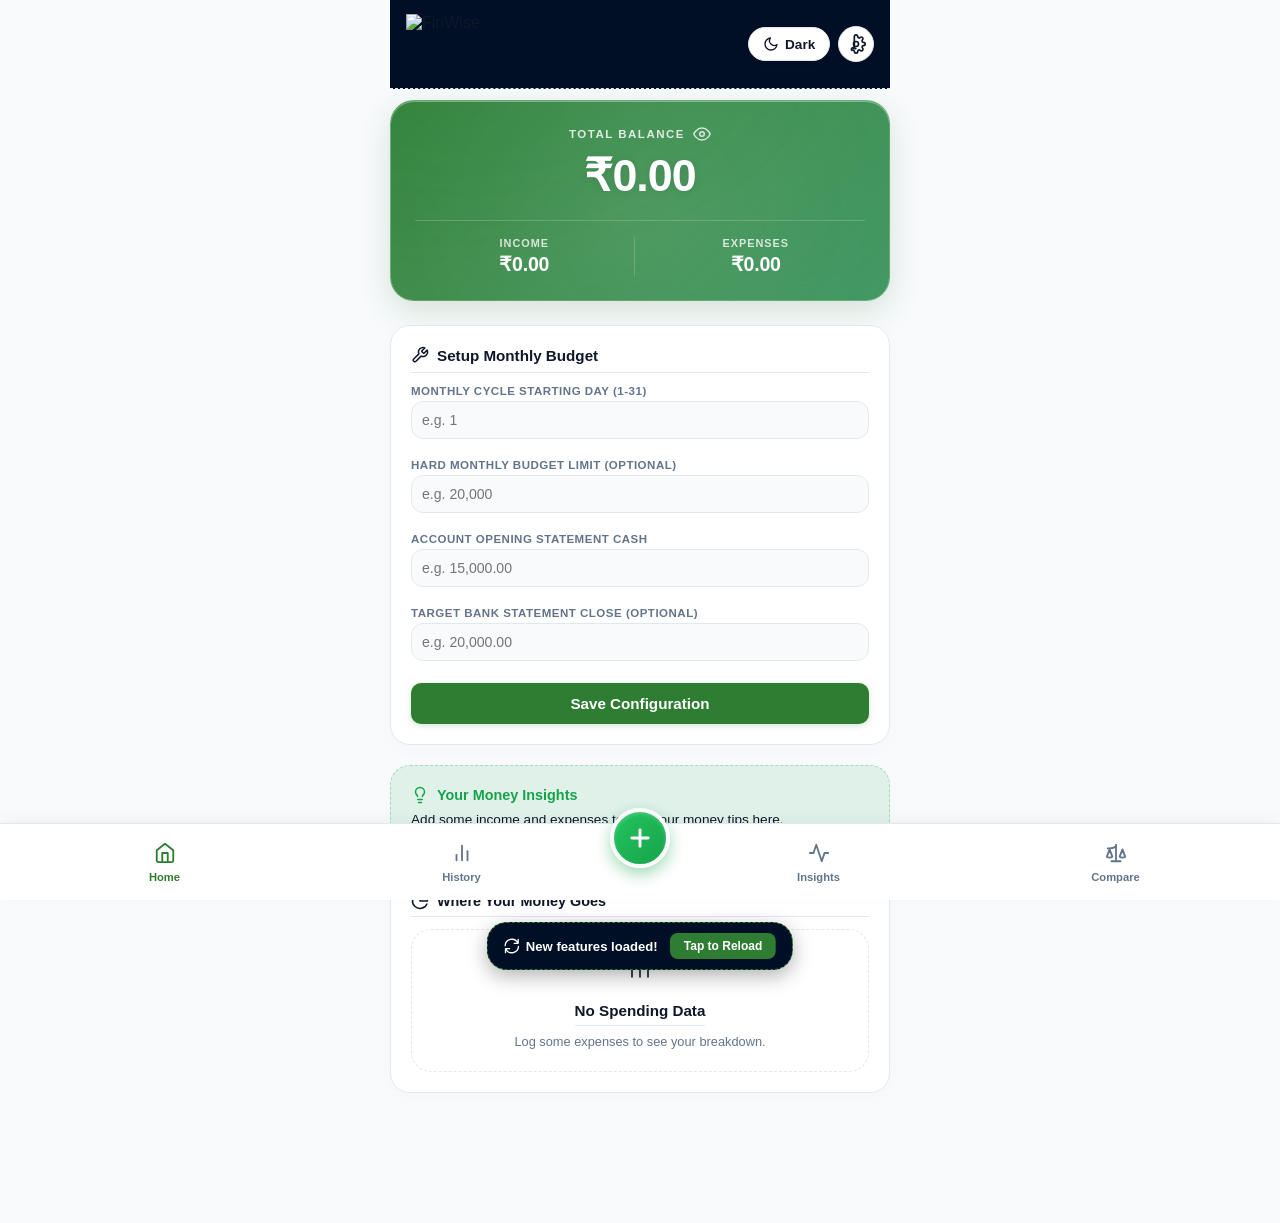
==== commit 6aa1990b: "added the goal and archieve feature" ====
--- a/index.html
+++ b/index.html
@@ -82,8 +82,8 @@
             <button class="theme-toggle-btn" onclick="toggleTheme()" id="theme-btn" style="display: flex; align-items: center; gap: 6px;">
                 <svg width="16" height="16" viewBox="0 0 24 24" fill="none" stroke="currentColor" stroke-width="2" stroke-linecap="round" stroke-linejoin="round"><path d="M21 12.79A9 9 0 1 1 11.21 3 7 7 0 0 0 21 12.79z"></path></svg> Dark
             </button>
-            <button class="settings-gear-btn" onclick="openPreferencesModal()" style="padding: 0; margin: 0;">
-                <svg width="20" height="20" viewBox="0 0 24 24" fill="none" stroke="currentColor" stroke-width="2" stroke-linecap="round" stroke-linejoin="round" style="flex-shrink: 0;"><circle cx="12" cy="12" r="3"></circle><path d="M19.4 15a1.65 1.65 0 0 0 .33 1.82l.06.06a2 2 0 0 1 0 2.83 2 2 0 0 1-2.83 0l-.06-.06a1.65 1.65 0 0 0-1.82-.33 1.65 1.65 0 0 0-1 1.51V21a2 2 0 0 1-2 2 2 2 0 0 1-2-2v-.09A1.65 1.65 0 0 0 9 19.4a1.65 1.65 0 0 0-1.82.33l-.06.06a2 2 0 0 1-2.83 0 2 2 0 0 1 0-2.83l.06-.06a1.65 1.65 0 0 0 .33-1.82 1.65 1.65 0 0 0-1.51-1H3a2 2 0 0 1-2-2 2 2 0 0 1 2-2h.09A1.65 1.65 0 0 0 4.6 9a1.65 1.65 0 0 0-.33-1.82l-.06-.06a2 2 0 0 1 0-2.83 2 2 0 0 1 2.83 0l.06.06a1.65 1.65 0 0 0 1.82.33H9a1.65 1.65 0 0 0 1-1.51V3a2 2 0 0 1 2-2 2 2 0 0 1 2 2v.09a1.65 1.65 0 0 0 1 1.51 1.65 1.65 0 0 0 1.82-.33l.06-.06a2 2 0 0 1 2.83 0 2 2 0 0 1 0 2.83l-.06.06a1.65 1.65 0 0 0-.33 1.82V9a1.65 1.65 0 0 0 1.51 1H21a2 2 0 0 1 2 2 2 2 0 0 1-2 2h-.09a1.65 1.65 0 0 0-1.51 1z"></path></svg>
+            <button class="settings-gear-btn" onclick="openPreferencesModal()" style="padding: 0; margin: 0; min-width: 36px; min-height: 36px; flex-shrink: 0;">
+                <svg width="20" height="20" viewBox="0 0 24 24" fill="none" stroke="currentColor" stroke-width="2" stroke-linecap="round" stroke-linejoin="round" style="flex-shrink: 0;"><circle cx="12" cy="12" r="3"></circle><path d="M19.4 15a1.65 1.65 0 0 0 .33 1.82l.06.06a2 2 0 0 1 0 2.83 2 2 0 0 1-2.83 0l-.06-.06a1.65 1.65 0 0 0-1.82-.33 1.65 1.65 0 0 0-1 1.51V21a2 2 0 0 1-2 2 2 2 0 0 1-2-2v-.09A1.65 1.65 0 0 0 9 19.4a1.65 1.65 0 0 0-1.82.33l-.06.06a2 2 0 0 1 0-2.83 2 2 0 0 1 2.83 0l.06.06a1.65 1.65 0 0 0 1.82.33H9a1.65 1.65 0 0 0 1-1.51V3a2 2 0 0 1 2-2 2 2 0 0 1 2 2v.09a1.65 1.65 0 0 0 1 1.51 1.65 1.65 0 0 0 1.82-.33l.06-.06a2 2 0 0 1 2.83 0 2 2 0 0 1 0 2.83l-.06.06a1.65 1.65 0 0 0-.33 1.82V9a1.65 1.65 0 0 0 1.51 1H21a2 2 0 0 1 2 2 2 2 0 0 1-2 2h-.09a1.65 1.65 0 0 0-1.51 1z"></path></svg>
             </button>
         </div>
     </header>
@@ -290,7 +290,7 @@
             <h4 style="display: flex; justify-content: space-between; align-items: center; border-bottom: none; margin-bottom: 12px;">
                 <span style="display: flex; align-items: center; gap: 8px;">
                     <svg width="18" height="18" viewBox="0 0 24 24" fill="none" stroke="var(--save)" stroke-width="2" stroke-linecap="round" stroke-linejoin="round"><circle cx="12" cy="8" r="7"></circle><polyline points="8.21 13.89 7 23 12 20 17 23 15.79 13.88"></polyline></svg> 
-                    Savings Goals
+                    Active Goals
                 </span>
                 <button onclick="document.getElementById('add-goal-modal').style.display='flex'" style="background: var(--save); color: white; border: none; padding: 6px 12px; font-size: 0.75rem; border-radius: 8px; box-shadow: none; width: auto; margin: 0;">+ New Goal</button>
             </h4>
@@ -298,6 +298,7 @@
                 <p style="font-size: 0.85rem; color: var(--text-muted); text-align: center; margin: 10px 0;">Loading goals...</p>
             </div>
         </div>
+
         <div id="insights-empty-state" class="empty-state-premium" style="display:none; margin-top: 20px;">
             <div class="empty-icon">
                 <svg width="48" height="48" viewBox="0 0 24 24" fill="none" stroke="currentColor" stroke-width="1.5" stroke-linecap="round" stroke-linejoin="round"><polyline points="22 12 18 12 15 21 9 3 6 12 2 12"></polyline></svg>
@@ -485,7 +486,7 @@
         <div style="display: flex; justify-content: space-between; align-items: center; margin-bottom: 8px; flex-shrink: 0;">
             <label style="font-size: 0.75rem; font-weight: bold; color: var(--text-muted);">SELECT CATEGORY</label>
             <button class="inline-edit-action-link" style="display: flex; align-items: center; gap: 4px;" onclick="openCategoryManagerModal()">
-                <svg width="14" height="14" viewBox="0 0 24 24" fill="none" stroke="currentColor" stroke-width="2" stroke-linecap="round" stroke-linejoin="round"><circle cx="12" cy="12" r="3"></circle><path d="M19.4 15a1.65 1.65 0 0 0 .33 1.82l.06.06a2 2 0 0 1 0 2.83 2 2 0 0 1-2.83 0l-.06-.06a1.65 1.65 0 0 0-1.82-.33 1.65 1.65 0 0 0-1 1.51V21a2 2 0 0 1-2 2 2 2 0 0 1-2-2v-.09A1.65 1.65 0 0 0 9 19.4a1.65 1.65 0 0 0-1.82.33l-.06.06a2 2 0 0 1-2.83 0 2 2 0 0 1 0-2.83l.06-.06a1.65 1.65 0 0 0 .33-1.82 1.65 1.65 0 0 0-1.51-1H3a2 2 0 0 1-2-2 2 2 0 0 1 2-2h.09A1.65 1.65 0 0 0 4.6 9a1.65 1.65 0 0 0-.33-1.82l-.06-.06a2 2 0 0 1 0-2.83 2 2 0 0 1 2.83 0l.06.06a1.65 1.65 0 0 0 1.82.33H9a1.65 1.65 0 0 0 1-1.51V3a2 2 0 0 1 2-2 2 2 0 0 1 2 2v.09a1.65 1.65 0 0 0 1 1.51 1.65 1.65 0 0 0 1.82-.33l.06-.06a2 2 0 0 1 2.83 0 2 2 0 0 1 0 2.83l-.06.06a1.65 1.65 0 0 0-.33 1.82V9a1.65 1.65 0 0 0 1.51 1H21a2 2 0 0 1 2 2 2 2 0 0 1-2 2h-.09a1.65 1.65 0 0 0-1.51 1z"></path></svg> Manage Tags
+                <svg width="14" height="14" viewBox="0 0 24 24" fill="none" stroke="currentColor" stroke-width="2" stroke-linecap="round" stroke-linejoin="round"><circle cx="12" cy="12" r="3"></circle><path d="M19.4 15a1.65 1.65 0 0 0 .33 1.82l.06.06a2 2 0 0 1 0 2.83 2 2 0 0 1-2.83 0l-.06-.06a1.65 1.65 0 0 0-1.82-.33 1.65 1.65 0 0 0-1 1.51V21a2 2 0 0 1-2 2 2 2 0 0 1-2-2v-.09A1.65 1.65 0 0 0 9 19.4a1.65 1.65 0 0 0-1.82.33l-.06.06a2 2 0 0 1 0-2.83 2 2 0 0 1 0 2.83l.06.06a1.65 1.65 0 0 0 .33-1.82 1.65 1.65 0 0 0-1.51-1H3a2 2 0 0 1-2-2 2 2 0 0 1 2-2h.09A1.65 1.65 0 0 0 4.6 9a1.65 1.65 0 0 0-.33-1.82l-.06-.06a2 2 0 0 1 0-2.83 2 2 0 0 1 2.83 0l.06.06a1.65 1.65 0 0 0 1.82.33H9a1.65 1.65 0 0 0 1-1.51V3a2 2 0 0 1 2-2 2 2 0 0 1 2 2v.09a1.65 1.65 0 0 0 1 1.51 1.65 1.65 0 0 0 1.82-.33l.06-.06a2 2 0 0 1 2.83 0 2 2 0 0 1 0 2.83l-.06.06a1.65 1.65 0 0 0-.33 1.82V9a1.65 1.65 0 0 0 1.51 1H21a2 2 0 0 1 2 2 2 2 0 0 1-2 2h-.09a1.65 1.65 0 0 0-1.51 1z"></path></svg> Manage Tags
             </button>
         </div>
         
@@ -554,7 +555,6 @@
         <p style="text-align: center; margin-bottom: 16px;">Set a target and track your progress.</p>
         
         <input type="text" id="goal-title-input" placeholder="Goal Name (e.g., New Laptop, Goa Trip)" style="width: 100%; margin-bottom: 12px; padding: 12px;">
-        
         <input type="text" id="goal-target-input" placeholder="Target Amount (₹)" style="width: 100%; margin-bottom: 12px; padding: 12px;" oninput="maskInputToIndianCommas(this)">
         
         <div style="margin-bottom: 16px;">
@@ -588,7 +588,7 @@
     <div class="settings-page-content">
         <div class="settings-page-header" style="justify-content: flex-start; gap: 8px;">
             <h2 style="display: flex; align-items: center; gap: 8px; margin: 0; flex: 1;">
-                <svg width="26" height="26" viewBox="0 0 24 24" fill="none" stroke="currentColor" stroke-width="2" stroke-linecap="round" stroke-linejoin="round"><circle cx="12" cy="12" r="3"></circle><path d="M19.4 15a1.65 1.65 0 0 0 .33 1.82l.06.06a2 2 0 0 1 0 2.83 2 2 0 0 1-2.83 0l-.06-.06a1.65 1.65 0 0 0-1.82-.33 1.65 1.65 0 0 0-1 1.51V21a2 2 0 0 1-2 2 2 2 0 0 1-2-2v-.09A1.65 1.65 0 0 0 9 19.4a1.65 1.65 0 0 0-1.82.33l-.06.06a2 2 0 0 1-2.83 0 2 2 0 0 1 0-2.83l.06-.06a1.65 1.65 0 0 0 .33-1.82 1.65 1.65 0 0 0-1.51-1H3a2 2 0 0 1-2-2 2 2 0 0 1 2-2h.09A1.65 1.65 0 0 0 4.6 9a1.65 1.65 0 0 0-.33-1.82l-.06-.06a2 2 0 0 1 0-2.83 2 2 0 0 1 2.83 0l.06.06a1.65 1.65 0 0 0 1.82.33H9a1.65 1.65 0 0 0 1-1.51V3a2 2 0 0 1 2-2 2 2 0 0 1 2 2v.09a1.65 1.65 0 0 0 1 1.51 1.65 1.65 0 0 0 1.82-.33l.06-.06a2 2 0 0 1 2.83 0 2 2 0 0 1 0 2.83l-.06.06a1.65 1.65 0 0 0-.33 1.82V9a1.65 1.65 0 0 0 1.51 1H21a2 2 0 0 1 2 2 2 2 0 0 1-2 2h-.09a1.65 1.65 0 0 0-1.51 1z"></path></svg> Settings
+                <svg width="26" height="26" viewBox="0 0 24 24" fill="none" stroke="currentColor" stroke-width="2" stroke-linecap="round" stroke-linejoin="round"><circle cx="12" cy="12" r="3"></circle><path d="M19.4 15a1.65 1.65 0 0 0 .33 1.82l.06.06a2 2 0 0 1 0 2.83 2 2 0 0 1-2.83 0l-.06-.06a1.65 1.65 0 0 0-1.82-.33 1.65 1.65 0 0 0-1 1.51V21a2 2 0 0 1-2 2 2 2 0 0 1-2-2v-.09A1.65 1.65 0 0 0 9 19.4a1.65 1.65 0 0 0-1.82.33l-.06.06a2 2 0 0 1 0-2.83 2 2 0 0 1 2.83 0l.06.06a1.65 1.65 0 0 0 .33-1.82 1.65 1.65 0 0 0-1.51-1H3a2 2 0 0 1-2-2 2 2 0 0 1 2-2h.09A1.65 1.65 0 0 0 4.6 9a1.65 1.65 0 0 0-.33-1.82l-.06-.06a2 2 0 0 1 0-2.83 2 2 0 0 1 2.83 0l.06.06a1.65 1.65 0 0 0 1.82.33H9a1.65 1.65 0 0 0 1-1.51V3a2 2 0 0 1 2-2 2 2 0 0 1 2 2v.09a1.65 1.65 0 0 0 1 1.51 1.65 1.65 0 0 0 1.82-.33l.06-.06a2 2 0 0 1 2.83 0 2 2 0 0 1 0 2.83l-.06.06a1.65 1.65 0 0 0-.33 1.82V9a1.65 1.65 0 0 0 1.51 1H21a2 2 0 0 1 2 2 2 2 0 0 1-2 2h-.09a1.65 1.65 0 0 0-1.51 1z"></path></svg> Settings
             </h2>
             <button class="btn-close-page" onclick="closeModal('preferences-modal')">✕</button>
         </div>
@@ -649,6 +649,14 @@
 
         <div class="reconcile-view-card" style="text-align: left; padding: 20px; margin-bottom: 16px;">
             <h4 style="margin: 0 0 10px 0; font-size: 1.05rem; color: var(--text-main); border-bottom: none; display: flex; align-items: center; gap: 8px; justify-content: flex-start;">
+                <svg width="18" height="18" viewBox="0 0 24 24" fill="none" stroke="currentColor" stroke-width="2" stroke-linecap="round" stroke-linejoin="round"><path d="M21 8v13H3V8"></path><path d="M1 3h22v5H1z"></path><path d="M10 12h4"></path></svg> Financial Archive Vault
+            </h4>
+            <p style="font-size: 0.85rem; color: var(--text-muted); margin-bottom: 14px;">View your completed goals, paid-off loans, and inactive subscriptions.</p>
+            <button onclick="document.getElementById('archive-vault-modal').style.display = 'flex'; if(typeof renderArchiveVault === 'function') renderArchiveVault();" style="width: 100%; padding: 12px; font-size: 0.85rem; background: var(--tab-bg); color: var(--text-main); border: 1px solid var(--border); border-radius: 8px; box-shadow: none;">Open Vault</button>
+        </div>
+
+        <div class="reconcile-view-card" style="text-align: left; padding: 20px; margin-bottom: 16px;">
+            <h4 style="margin: 0 0 10px 0; font-size: 1.05rem; color: var(--text-main); border-bottom: none; display: flex; align-items: center; gap: 8px; justify-content: flex-start;">
                 <svg width="18" height="18" viewBox="0 0 24 24" fill="none" stroke="currentColor" stroke-width="2" stroke-linecap="round" stroke-linejoin="round"><path d="M22 19a2 2 0 0 1-2 2H4a2 2 0 0 1-2-2V5a2 2 0 0 1 2-2h5l2 3h9a2 2 0 0 1 2 2z"></path></svg> Backup & Restore Data
             </h4>
             <p style="font-size: 0.85rem; color: var(--text-muted); margin-bottom: 14px;">Export your transactions to a CSV file or import an existing one.</p>
@@ -678,6 +686,113 @@
             <button class="btn-reset-isolated" onclick="openResetModal()">Erase All Data</button>
         </div>
 
+    </div>
+</div>
+
+<div class="dedicated-page-overlay" id="archive-vault-modal" style="display: none; z-index: 100015;">
+    <div class="settings-page-content">
+        <div class="settings-page-header" style="justify-content: flex-start; gap: 8px;">
+            <h2 style="display: flex; align-items: center; gap: 8px; margin: 0; flex: 1;">
+                <svg width="26" height="26" viewBox="0 0 24 24" fill="none" stroke="currentColor" stroke-width="2" stroke-linecap="round" stroke-linejoin="round"><path d="M21 8v13H3V8"></path><path d="M1 3h22v5H1z"></path><path d="M10 12h4"></path></svg> Archive Vault
+            </h2>
+            <button class="btn-close-page" onclick="document.getElementById('archive-vault-modal').style.display='none'">✕</button>
+        </div>
+        
+        <div class="tabs" style="margin-bottom: 20px;">
+            <div class="tab active" id="tab-archive-goals" onclick="switchArchiveTab('goals', this)">Goals</div>
+            <div class="tab" id="tab-archive-emis" onclick="switchArchiveTab('emis', this)">EMIs & Subs</div>
+        </div>
+
+        <div id="archive-content-goals" style="display: block;">
+            <p style="font-size: 0.85rem; color: var(--text-muted); margin-bottom: 16px;">Completed and deactivated savings goals.</p>
+            <div id="archived-goals-list-container" style="display: flex; flex-direction: column; gap: 12px;"></div>
+        </div>
+
+        <div id="archive-content-emis" style="display: none;">
+            <p style="font-size: 0.85rem; color: var(--text-muted); margin-bottom: 16px;">Past EMIs and inactive subscriptions.</p>
+            <div id="archived-obligations-list-container" style="display: flex; flex-direction: column; gap: 12px;"></div>
+        </div>
+    </div>
+</div>
+
+<div class="modal-overlay" id="emi-prepay-modal" style="display: none; z-index: 100005;">
+    <div class="modal-card" style="border-top: 4px solid var(--primary);">
+        <div class="alert-icon-circle" style="background: rgba(22, 163, 74, 0.1); color: var(--primary);">
+            <svg width="26" height="26" viewBox="0 0 24 24" fill="none" stroke="currentColor" stroke-width="2" stroke-linecap="round" stroke-linejoin="round"><path d="M12 2v20M17 5H9.5a3.5 3.5 0 0 0 0 7h5a3.5 3.5 0 0 1 0 7H6"/></svg>
+        </div>
+        <h3 style="color: var(--primary);">Log Prepayment</h3>
+        <p style="margin-bottom: 12px;">Make an extra payment to reduce the outstanding principal for <strong id="prepay-emi-title" style="color: var(--text-main);"></strong>.</p>
+        
+        <input type="text" id="emi-prepay-amount" placeholder="Extra Payment (₹)" style="width: 100%; margin-bottom: 16px; padding: 12px; text-align: center; font-weight: bold;" oninput="maskInputToIndianCommas(this)">
+        <input type="hidden" id="prepay-emi-id">
+        
+        <div class="modal-footer">
+            <button class="btn-cancel" onclick="closeModal('emi-prepay-modal')">Cancel</button>
+            <button style="background: var(--primary); color: white;" onclick="if(typeof executeEmiPrepayment === 'function') executeEmiPrepayment()">Log Payment</button>
+        </div>
+    </div>
+</div>
+
+<div class="modal-overlay" id="hard-delete-modal" style="display: none; z-index: 100006;">
+    <div class="modal-card" style="border-top: 4px solid var(--expense);">
+        <div class="alert-icon-circle">
+            <svg viewBox="0 0 24 24" fill="none" stroke="currentColor" stroke-linecap="round" stroke-linejoin="round"><polyline points="3 6 5 6 21 6"></polyline><path d="M19 6v14a2 2 0 0 1-2 2H7a2 2 0 0 1-2-2V6m3 0V4a2 2 0 0 1 2-2h4a2 2 0 0 1 2 2v2"></path></svg>
+        </div>
+        <h3 style="color: var(--expense);">Delete Permanently?</h3>
+        <p>This will completely remove this item forever. It cannot be recovered.</p>
+        <input type="hidden" id="hard-delete-id">
+        <input type="hidden" id="hard-delete-type">
+        <div class="modal-footer">
+            <button class="btn-cancel" onclick="closeModal('hard-delete-modal')">Cancel</button>
+            <button style="background: var(--expense); color: white;" onclick="if(typeof executeHardDelete === 'function') executeHardDelete()">Delete Forever</button>
+        </div>
+    </div>
+</div>
+
+<div class="modal-overlay" id="emi-congrats-modal" style="display: none; z-index: 100005;">
+    <div class="modal-card" style="border-top: 4px solid var(--primary);">
+        <div class="alert-icon-circle" style="background: rgba(22, 163, 74, 0.1); color: var(--primary);">
+            <svg width="26" height="26" viewBox="0 0 24 24" fill="none" stroke="currentColor" stroke-width="2" stroke-linecap="round" stroke-linejoin="round"><path d="M22 11.08V12a10 10 0 1 1-5.93-9.14"></path><polyline points="22 4 12 14.01 9 11.01"></polyline></svg>
+        </div>
+        <h3 style="color: var(--primary);">Loan Paid Off! 🎉</h3>
+        <p>Outstanding work! You have completely paid off the principal for <strong id="congrats-emi-name" style="color: var(--text-main);"></strong>.</p>
+        <p style="font-size: 0.8rem; margin-top: -10px;">It has been safely moved to your Archive Vault.</p>
+        <div class="modal-footer">
+            <button style="background: var(--primary); color: white; width: 100%;" onclick="closeModal('emi-congrats-modal')">Awesome!</button>
+        </div>
+    </div>
+</div>
+
+<div class="modal-overlay" id="simple-confirm-modal" style="display: none; z-index: 100005;">
+    <div class="modal-card" style="border-top: 4px solid var(--expense);">
+        <div class="alert-icon-circle">
+            <svg viewBox="0 0 24 24" fill="none" stroke="currentColor" stroke-linecap="round" stroke-linejoin="round">
+                <path d="M10.29 3.86L1.82 18a2 2 0 0 0 1.71 3h16.94a2 2 0 0 0 1.71-3L13.71 3.86a2 2 0 0 0-3.42 0z"></path>
+                <line x1="12" y1="9" x2="12" y2="13"></line>
+                <line x1="12" y1="17" x2="12.01" y2="17"></line>
+            </svg>
+        </div>
+        <h3 style="color: var(--expense);" id="simple-confirm-title">Confirm Action</h3>
+        <p id="simple-confirm-msg">Are you sure?</p>
+        <div class="modal-footer">
+            <button class="btn-cancel" onclick="closeModal('simple-confirm-modal')">Cancel</button>
+            <button style="background: var(--expense); color: white;" id="simple-confirm-btn">Yes, Proceed</button>
+        </div>
+    </div>
+</div>
+
+<div class="modal-overlay" id="goal-congrats-modal" style="display: none; z-index: 100005;">
+    <div class="modal-card" style="border-top: 4px solid var(--save);">
+        <div class="alert-icon-circle" style="background: rgba(99, 102, 241, 0.1); color: var(--save);">
+            <svg width="26" height="26" viewBox="0 0 24 24" fill="none" stroke="currentColor" stroke-width="2" stroke-linecap="round" stroke-linejoin="round"><path d="M22 11.08V12a10 10 0 1 1-5.93-9.14"></path><polyline points="22 4 12 14.01 9 11.01"></polyline></svg>
+        </div>
+        <h3 style="color: var(--save);">Goal Completed! 🎉</h3>
+        <p>Congratulations! You have reached 100% of your target for <strong id="congrats-goal-name" style="color: var(--text-main);"></strong>.</p>
+        <p style="font-size: 0.8rem; margin-top: -10px;">Would you like to deactivate this goal and move it to your Archive Vault?</p>
+        <div class="modal-footer">
+            <button class="btn-cancel" onclick="closeModal('goal-congrats-modal')">Keep Active</button>
+            <button style="background: var(--save); color: white;" id="congrats-archive-btn">Archive Goal</button>
+        </div>
     </div>
 </div>
 
--- a/style.css
+++ b/style.css
@@ -60,7 +60,11 @@
   padding-bottom: 110px; 
   overscroll-behavior-y: none; 
 }
-.container { max-width: 500px; margin: 0 auto; }
+
+.container { 
+  max-width: 500px; 
+  margin: 0 auto; 
+}
 
 /* Fixed Top Header Architecture Layout */
 header { 
@@ -330,21 +334,20 @@
 .btn-reset-isolated:active { background: var(--alert-bg); transform: scale(0.96); }
 
 /* ========================================== */
-/* BOTTOM NAVIGATION BAR (FIXED FOR OVERFLOW) */
+/* BOTTOM NAVIGATION BAR (FIXED UI ERROR)     */
 /* ========================================== */
 .bottom-nav { 
   position: fixed; 
   bottom: 0; 
   left: 0; 
-  width: 100%; 
+  right: 0; 
   background: var(--bg-card); 
   border-top: 1px solid var(--border); 
   display: flex; 
-  /* FIXED: Use space-around to prevent crushing the center FAB button */
   justify-content: space-around; 
   align-items: center;
-  /* iOS Safe Area Padding to prevent system bar overlap */
-  padding: 8px 0 calc(8px + env(safe-area-inset-bottom, 10px)) 0; 
+  padding: 8px 16px; 
+  padding-bottom: calc(8px + env(safe-area-inset-bottom, 10px)); 
   z-index: 900; 
   box-shadow: 0 -4px 12px rgba(0,0,0,0.04); 
 }
@@ -356,22 +359,53 @@
   background: transparent; 
   border: none; 
   color: var(--text-muted); 
-  font-size: 0.7rem; /* Slightly smaller to fit 5 items comfortably */
+  font-size: 0.7rem; 
   font-weight: bold; 
   cursor: pointer; 
-  padding: 4px 2px; 
+  padding: 4px 8px; 
   margin: 0; 
   box-shadow: none; 
   transition: transform 0.15s ease, color 0.2s; 
+  min-width: 60px;
 }
 .nav-item:active { transform: scale(0.92); }
 .nav-item.nav-active { color: var(--primary); }
 .nav-icon { font-size: 1.3rem; margin-bottom: 2px; }
 
+/* FLOATING ACTION BUTTON (FAB) RESTORED POSITION */
+.fab-wrapper { 
+  position: relative; 
+  /* FIXED: Restored exactly the negative margin that pops the button up! */
+  top: -24px; 
+  z-index: 1010; 
+  display: flex;
+  justify-content: center;
+  align-items: center;
+}
+
+.fab-add-btn { 
+  background: linear-gradient(135deg, #22c55e, #16a34a); 
+  color: white; 
+  width: 60px; 
+  height: 60px; 
+  border-radius: 50%; 
+  display: flex; 
+  align-items: center; 
+  justify-content: center; 
+  box-shadow: 0 6px 16px rgba(22, 163, 74, 0.4), inset 0 2px 4px rgba(255,255,255,0.2); 
+  border: 4px solid var(--bg-main); 
+  padding: 0; 
+  margin: 0; 
+  cursor: pointer;
+  transition: transform 0.25s cubic-bezier(0.34, 1.56, 0.64, 1), box-shadow 0.25s ease; 
+}
+.fab-add-btn:hover { transform: translateY(-2px) scale(1.02); box-shadow: 0 8px 20px rgba(22, 163, 74, 0.5); }
+.fab-add-btn:active { transform: translateY(2px) scale(0.95); box-shadow: 0 2px 8px rgba(22, 163, 74, 0.4); }
+
 /* GLOBAL UNIFIED MODERN APP BOTTOM SHEETS */
 .modal-overlay { display: none; position: fixed; top: 0; left: 0; width: 100%; height: 100%; background: rgba(15, 23, 42, 0.4); backdrop-filter: blur(4px); -webkit-backdrop-filter: blur(4px); z-index: 100010; justify-content: center; align-items: flex-end; padding: 16px; }
 
-/* Modal Cards (Gatekeeper, Edit, Delete, Report) with max-height to prevent cutoff */
+/* Modal Cards (Gatekeeper, Edit, Delete, Report) */
 .modal-card { 
   background: var(--bg-card); 
   border: 1px solid var(--border); 
@@ -383,7 +417,6 @@
   text-align: center; 
   animation: slideUpAlert 0.38s cubic-bezier(0.175, 0.885, 0.32, 1.15); 
   margin-bottom: env(safe-area-inset-bottom, 10px);
-  
   max-height: 85vh; 
   overflow-y: auto;
   overscroll-behavior-y: contain;
@@ -404,7 +437,7 @@
 .alert-icon-circle { width: 54px; height: 54px; background: rgba(220, 38, 38, 0.1); border-radius: 50%; display: flex; justify-content: center; align-items: center; margin: 0 auto 16px auto; color: var(--expense); }
 .alert-icon-circle svg { width: 26px; height: 26px; stroke-width: 2.5; }
 
-/* DEDICATED FULL-SCREEN SETTINGS PAGE - FIXED LAYOUT */
+/* DEDICATED FULL-SCREEN SETTINGS PAGE */
 .dedicated-page-overlay {
     display: none;
     position: fixed;
@@ -466,57 +499,6 @@
     transition: transform 0.15s, background-color 0.2s;
 }
 .btn-close-page:active { transform: scale(0.9); background: var(--tab-bg); }
-
-/* FLOATING ACTION BUTTON (FAB) & LIGHTNING ADD */
-.fab-wrapper {
-    position: relative;
-    width: 70px; /* Fixed width prevents flexing issues */
-    flex-shrink: 0; /* Important: do not shrink the FAB area */
-    height: 100%;
-    display: flex;
-    justify-content: center;
-}
-
-.fab-cutout {
-    position: absolute;
-    top: -24px;
-    width: 70px;
-    height: 70px;
-    background-color: var(--bg-main);
-    border-radius: 50%;
-    border-top: 1px solid var(--border);
-    z-index: 0;
-}
-
-.fab-add-btn {
-    position: absolute !important;
-    top: -18px !important;
-    width: 58px !important;
-    height: 58px !important;
-    border-radius: 50% !important;
-    background: linear-gradient(135deg, #22c55e, #16a34a) !important;
-    color: white !important;
-    border: none !important;
-    display: flex !important;
-    align-items: center !important;
-    justify-content: center !important;
-    box-shadow: 0 6px 16px rgba(22, 163, 74, 0.4), inset 0 2px 4px rgba(255,255,255,0.2) !important;
-    cursor: pointer !important;
-    z-index: 1 !important;
-    padding: 0 !important;
-    margin: 0 !important;
-    transition: transform 0.25s cubic-bezier(0.34, 1.56, 0.64, 1), box-shadow 0.25s ease !important;
-}
-
-.fab-add-btn:hover {
-    transform: translateY(-2px) scale(1.02) !important;
-    box-shadow: 0 8px 20px rgba(22, 163, 74, 0.5), inset 0 2px 4px rgba(255,255,255,0.2) !important;
-}
-
-.fab-add-btn:active {
-    transform: translateY(2px) scale(0.95) !important;
-    box-shadow: 0 2px 8px rgba(22, 163, 74, 0.4) !important;
-}
 
 .quick-chip {
     display: inline-flex;
@@ -549,7 +531,7 @@
     transform: translateY(-2px);
 }
 
-/* PHASE 3: GOAL CARDS */
+/* PHASE 3: GOAL CARDS (Compact layout) */
 .goal-card { 
   background: var(--bg-card); 
   border-radius: 16px; 
@@ -561,19 +543,22 @@
 .goal-header { 
   display: flex; 
   justify-content: space-between; 
-  align-items: flex-start; 
+  align-items: center; /* FIXED: Now centers perfectly on one line */
   margin-bottom: 12px; 
 }
 .goal-title { 
   font-weight: 700; 
-  font-size: 1.05rem; 
+  font-size: 0.95rem; /* Slightly smaller for compact feel */
   color: var(--text-main); 
-  margin-bottom: 4px; 
+  margin-right: 8px; /* Added spacing */
 }
 .goal-meta { 
   font-size: 0.75rem; 
   color: var(--text-muted); 
   font-weight: 600; 
+  background: var(--tab-bg);
+  padding: 4px 8px;
+  border-radius: 12px;
 }
 .goal-progress-wrapper { 
   background: var(--tab-bg); 
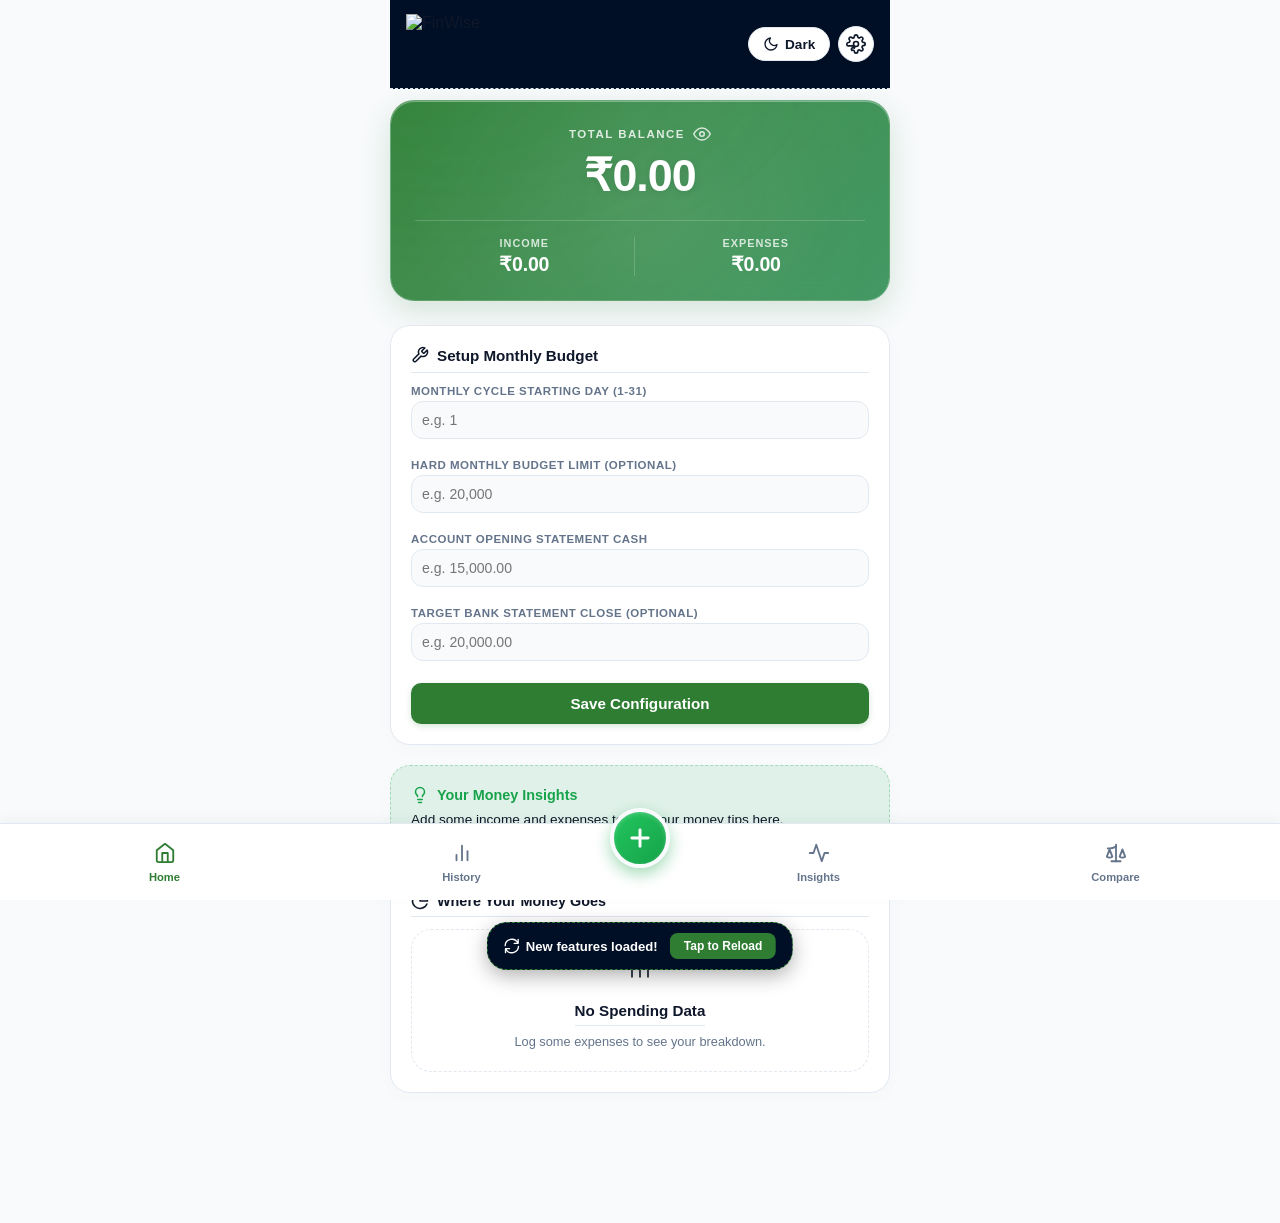
==== commit b48314d5: "fixed the delete achieve functionality" ====
--- a/index.html
+++ b/index.html
@@ -83,7 +83,7 @@
                 <svg width="16" height="16" viewBox="0 0 24 24" fill="none" stroke="currentColor" stroke-width="2" stroke-linecap="round" stroke-linejoin="round"><path d="M21 12.79A9 9 0 1 1 11.21 3 7 7 0 0 0 21 12.79z"></path></svg> Dark
             </button>
             <button class="settings-gear-btn" onclick="openPreferencesModal()" style="padding: 0; margin: 0; min-width: 36px; min-height: 36px; flex-shrink: 0;">
-                <svg width="20" height="20" viewBox="0 0 24 24" fill="none" stroke="currentColor" stroke-width="2" stroke-linecap="round" stroke-linejoin="round" style="flex-shrink: 0;"><circle cx="12" cy="12" r="3"></circle><path d="M19.4 15a1.65 1.65 0 0 0 .33 1.82l.06.06a2 2 0 0 1 0 2.83 2 2 0 0 1-2.83 0l-.06-.06a1.65 1.65 0 0 0-1.82-.33 1.65 1.65 0 0 0-1 1.51V21a2 2 0 0 1-2 2 2 2 0 0 1-2-2v-.09A1.65 1.65 0 0 0 9 19.4a1.65 1.65 0 0 0-1.82.33l-.06.06a2 2 0 0 1 0-2.83 2 2 0 0 1 2.83 0l.06.06a1.65 1.65 0 0 0 1.82.33H9a1.65 1.65 0 0 0 1-1.51V3a2 2 0 0 1 2-2 2 2 0 0 1 2 2v.09a1.65 1.65 0 0 0 1 1.51 1.65 1.65 0 0 0 1.82-.33l.06-.06a2 2 0 0 1 2.83 0 2 2 0 0 1 0 2.83l-.06.06a1.65 1.65 0 0 0-.33 1.82V9a1.65 1.65 0 0 0 1.51 1H21a2 2 0 0 1 2 2 2 2 0 0 1-2 2h-.09a1.65 1.65 0 0 0-1.51 1z"></path></svg>
+                <svg width="20" height="20" viewBox="0 0 24 24" fill="none" stroke="currentColor" stroke-width="2" stroke-linecap="round" stroke-linejoin="round" style="flex-shrink: 0;"><circle cx="12" cy="12" r="3"></circle><path d="M19.4 15a1.65 1.65 0 0 0 .33 1.82l.06.06a2 2 0 0 1 0 2.83 2 2 0 0 1-2.83 0l-.06-.06a1.65 1.65 0 0 0-1.82-.33 1.65 1.65 0 0 0-1 1.51V21a2 2 0 0 1-2 2 2 2 0 0 1-2-2v-.09A1.65 1.65 0 0 0 9 19.4a1.65 1.65 0 0 0-1.82.33l-.06.06a2 2 0 0 1 0-2.83 2 2 0 0 1 2.83 0l.06.06a1.65 1.65 0 0 0 .33-1.82 1.65 1.65 0 0 0-1.51-1H3a2 2 0 0 1-2-2 2 2 0 0 1 2-2h.09A1.65 1.65 0 0 0 4.6 9a1.65 1.65 0 0 0-.33-1.82l-.06-.06a2 2 0 0 1 0-2.83 2 2 0 0 1 2.83 0l.06.06a1.65 1.65 0 0 0 1.82.33H9a1.65 1.65 0 0 0 1-1.51V3a2 2 0 0 1 2-2 2 2 0 0 1 2 2v.09a1.65 1.65 0 0 0 1 1.51 1.65 1.65 0 0 0 1.82-.33l.06-.06a2 2 0 0 1 2.83 0 2 2 0 0 1 0 2.83l-.06.06a1.65 1.65 0 0 0-.33 1.82V9a1.65 1.65 0 0 0 1.51 1H21a2 2 0 0 1 2 2 2 2 0 0 1-2 2h-.09a1.65 1.65 0 0 0-1.51 1z"></path></svg>
             </button>
         </div>
     </header>
@@ -588,7 +588,7 @@
     <div class="settings-page-content">
         <div class="settings-page-header" style="justify-content: flex-start; gap: 8px;">
             <h2 style="display: flex; align-items: center; gap: 8px; margin: 0; flex: 1;">
-                <svg width="26" height="26" viewBox="0 0 24 24" fill="none" stroke="currentColor" stroke-width="2" stroke-linecap="round" stroke-linejoin="round"><circle cx="12" cy="12" r="3"></circle><path d="M19.4 15a1.65 1.65 0 0 0 .33 1.82l.06.06a2 2 0 0 1 0 2.83 2 2 0 0 1-2.83 0l-.06-.06a1.65 1.65 0 0 0-1.82-.33 1.65 1.65 0 0 0-1 1.51V21a2 2 0 0 1-2 2 2 2 0 0 1-2-2v-.09A1.65 1.65 0 0 0 9 19.4a1.65 1.65 0 0 0-1.82.33l-.06.06a2 2 0 0 1 0-2.83 2 2 0 0 1 2.83 0l.06.06a1.65 1.65 0 0 0 .33-1.82 1.65 1.65 0 0 0-1.51-1H3a2 2 0 0 1-2-2 2 2 0 0 1 2-2h.09A1.65 1.65 0 0 0 4.6 9a1.65 1.65 0 0 0-.33-1.82l-.06-.06a2 2 0 0 1 0-2.83 2 2 0 0 1 2.83 0l.06.06a1.65 1.65 0 0 0 1.82.33H9a1.65 1.65 0 0 0 1-1.51V3a2 2 0 0 1 2-2 2 2 0 0 1 2 2v.09a1.65 1.65 0 0 0 1 1.51 1.65 1.65 0 0 0 1.82-.33l.06-.06a2 2 0 0 1 2.83 0 2 2 0 0 1 0 2.83l-.06.06a1.65 1.65 0 0 0-.33 1.82V9a1.65 1.65 0 0 0 1.51 1H21a2 2 0 0 1 2 2 2 2 0 0 1-2 2h-.09a1.65 1.65 0 0 0-1.51 1z"></path></svg> Settings
+                <svg width="26" height="26" viewBox="0 0 24 24" fill="none" stroke="currentColor" stroke-width="2" stroke-linecap="round" stroke-linejoin="round"><circle cx="12" cy="12" r="3"></circle><path d="M19.4 15a1.65 1.65 0 0 0 .33 1.82l.06.06a2 2 0 0 1 0 2.83 2 2 0 0 1-2.83 0l-.06-.06a1.65 1.65 0 0 0-1.82-.33 1.65 1.65 0 0 0-1 1.51V21a2 2 0 0 1-2 2 2 2 0 0 1-2-2v-.09A1.65 1.65 0 0 0 9 19.4a1.65 1.65 0 0 0-1.82.33l-.06.06a2 2 0 0 1 0-2.83 2 2 0 0 1 2.83 0l.06.06a1.65 1.65 0 0 0 .33-1.82 1.65 1.65 0 0 0-1.51-1H3a2 2 0 0 1-2-2 2 2 0 0 1 2-2h.09A1.65 1.65 0 0 0 4.6 9a1.65 1.65 0 0 0-.33-1.82l-.06-.06a2 2 0 0 1 0-2.83 2 2 0 0 1 0 2.83l.06.06a1.65 1.65 0 0 0 .33-1.82 1.65 1.65 0 0 0-1.51-1H3a2 2 0 0 1-2-2 2 2 0 0 1 2-2h.09A1.65 1.65 0 0 0 4.6 9a1.65 1.65 0 0 0-.33-1.82l-.06-.06a2 2 0 0 1 0-2.83 2 2 0 0 1 2.83 0l.06.06a1.65 1.65 0 0 0 1.82.33H9a1.65 1.65 0 0 0 1-1.51V3a2 2 0 0 1 2-2 2 2 0 0 1 2 2v.09a1.65 1.65 0 0 0 1 1.51 1.65 1.65 0 0 0 1.82-.33l.06-.06a2 2 0 0 1 2.83 0 2 2 0 0 1 0 2.83l-.06.06a1.65 1.65 0 0 0-.33 1.82V9a1.65 1.65 0 0 0 1.51 1H21a2 2 0 0 1 2 2 2 2 0 0 1-2 2h-.09a1.65 1.65 0 0 0-1.51 1z"></path></svg> Settings
             </h2>
             <button class="btn-close-page" onclick="closeModal('preferences-modal')">✕</button>
         </div>
@@ -733,7 +733,7 @@
     </div>
 </div>
 
-<div class="modal-overlay" id="hard-delete-modal" style="display: none; z-index: 100006;">
+<div class="modal-overlay" id="hard-delete-modal" style="display: none; z-index: 100020;">
     <div class="modal-card" style="border-top: 4px solid var(--expense);">
         <div class="alert-icon-circle">
             <svg viewBox="0 0 24 24" fill="none" stroke="currentColor" stroke-linecap="round" stroke-linejoin="round"><polyline points="3 6 5 6 21 6"></polyline><path d="M19 6v14a2 2 0 0 1-2 2H7a2 2 0 0 1-2-2V6m3 0V4a2 2 0 0 1 2-2h4a2 2 0 0 1 2 2v2"></path></svg>
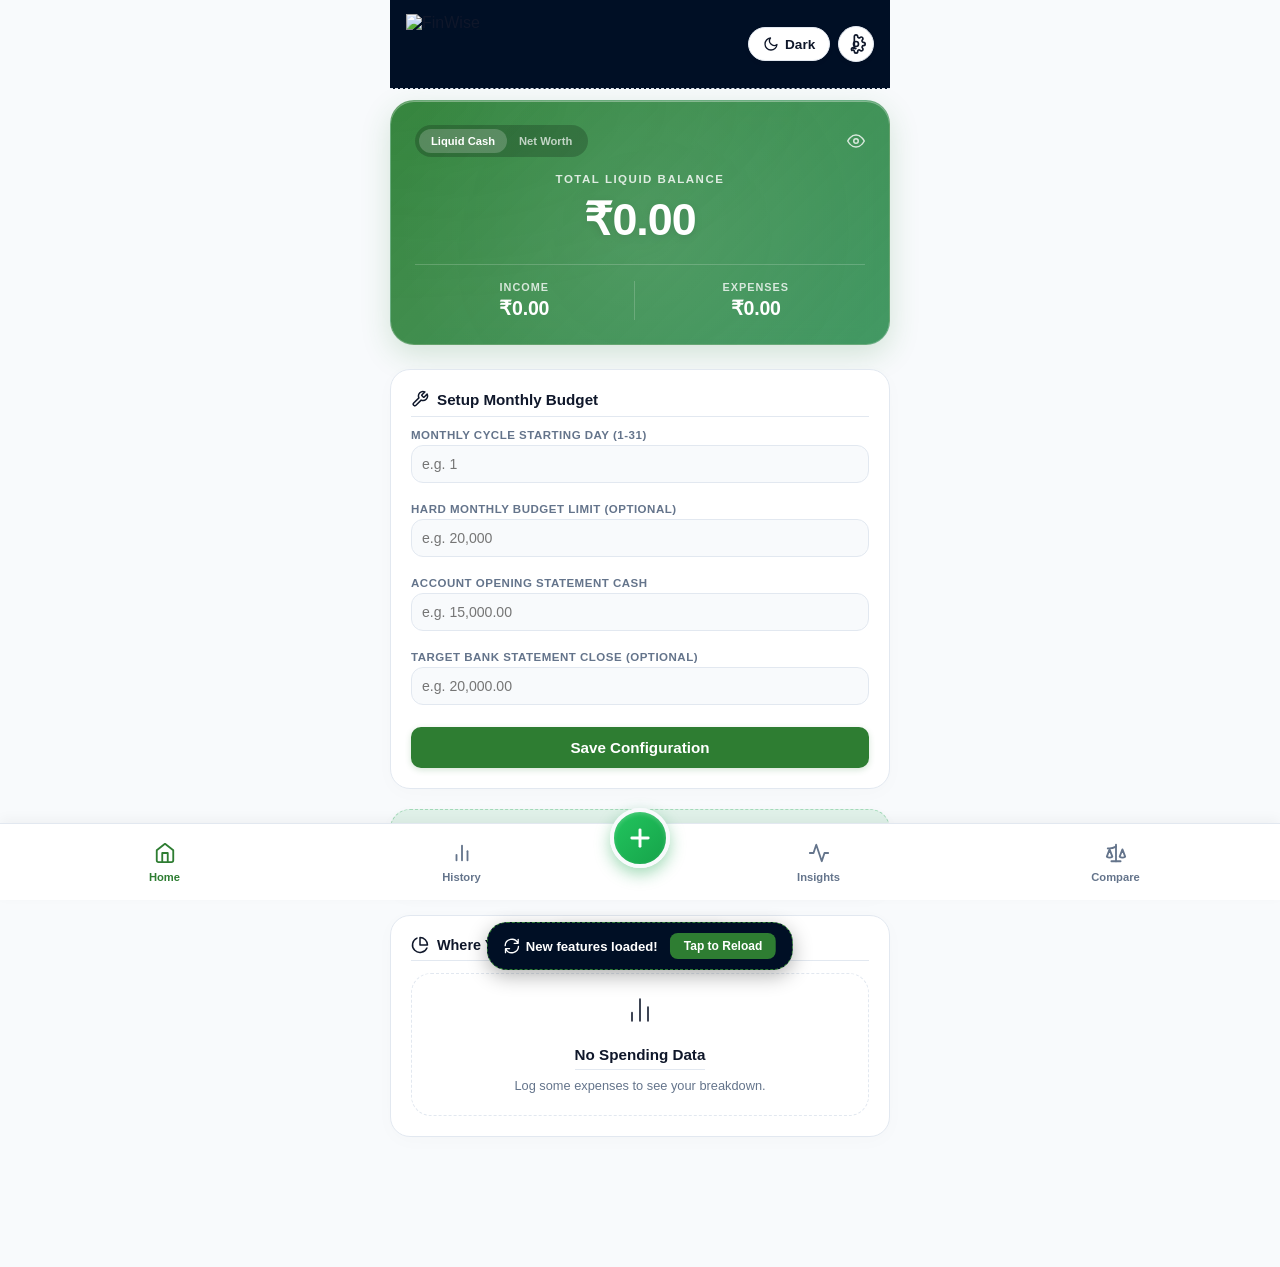
==== commit 3599db7b: "added the net worth" ====
--- a/index.html
+++ b/index.html
@@ -83,27 +83,34 @@
                 <svg width="16" height="16" viewBox="0 0 24 24" fill="none" stroke="currentColor" stroke-width="2" stroke-linecap="round" stroke-linejoin="round"><path d="M21 12.79A9 9 0 1 1 11.21 3 7 7 0 0 0 21 12.79z"></path></svg> Dark
             </button>
             <button class="settings-gear-btn" onclick="openPreferencesModal()" style="padding: 0; margin: 0; min-width: 36px; min-height: 36px; flex-shrink: 0;">
-                <svg width="20" height="20" viewBox="0 0 24 24" fill="none" stroke="currentColor" stroke-width="2" stroke-linecap="round" stroke-linejoin="round" style="flex-shrink: 0;"><circle cx="12" cy="12" r="3"></circle><path d="M19.4 15a1.65 1.65 0 0 0 .33 1.82l.06.06a2 2 0 0 1 0 2.83 2 2 0 0 1-2.83 0l-.06-.06a1.65 1.65 0 0 0-1.82-.33 1.65 1.65 0 0 0-1 1.51V21a2 2 0 0 1-2 2 2 2 0 0 1-2-2v-.09A1.65 1.65 0 0 0 9 19.4a1.65 1.65 0 0 0-1.82.33l-.06.06a2 2 0 0 1 0-2.83 2 2 0 0 1 2.83 0l.06.06a1.65 1.65 0 0 0 .33-1.82 1.65 1.65 0 0 0-1.51-1H3a2 2 0 0 1-2-2 2 2 0 0 1 2-2h.09A1.65 1.65 0 0 0 4.6 9a1.65 1.65 0 0 0-.33-1.82l-.06-.06a2 2 0 0 1 0-2.83 2 2 0 0 1 2.83 0l.06.06a1.65 1.65 0 0 0 1.82.33H9a1.65 1.65 0 0 0 1-1.51V3a2 2 0 0 1 2-2 2 2 0 0 1 2 2v.09a1.65 1.65 0 0 0 1 1.51 1.65 1.65 0 0 0 1.82-.33l.06-.06a2 2 0 0 1 2.83 0 2 2 0 0 1 0 2.83l-.06.06a1.65 1.65 0 0 0-.33 1.82V9a1.65 1.65 0 0 0 1.51 1H21a2 2 0 0 1 2 2 2 2 0 0 1-2 2h-.09a1.65 1.65 0 0 0-1.51 1z"></path></svg>
+                <svg width="20" height="20" viewBox="0 0 24 24" fill="none" stroke="currentColor" stroke-width="2" stroke-linecap="round" stroke-linejoin="round" style="flex-shrink: 0;"><circle cx="12" cy="12" r="3"></circle><path d="M19.4 15a1.65 1.65 0 0 0 .33 1.82l.06.06a2 2 0 0 1 0 2.83 2 2 0 0 1-2.83 0l-.06-.06a1.65 1.65 0 0 0-1.82-.33 1.65 1.65 0 0 0-1 1.51V21a2 2 0 0 1-2 2 2 2 0 0 1-2-2v-.09A1.65 1.65 0 0 0 9 19.4a1.65 1.65 0 0 0-1.82.33l-.06.06a2 2 0 0 1 0-2.83 2 2 0 0 1 2.83 0l.06.06a1.65 1.65 0 0 0 1.82.33H9a1.65 1.65 0 0 0 1-1.51V3a2 2 0 0 1 2-2 2 2 0 0 1 2 2v.09a1.65 1.65 0 0 0 1 1.51 1.65 1.65 0 0 0 1.82-.33l.06-.06a2 2 0 0 1 2.83 0 2 2 0 0 1 0 2.83l-.06.06a1.65 1.65 0 0 0-.33 1.82V9a1.65 1.65 0 0 0 1.51 1H21a2 2 0 0 1 2 2 2 2 0 0 1-2 2h-.09a1.65 1.65 0 0 0-1.51 1z"></path></svg>
             </button>
         </div>
     </header>
   
     <div class="balance-card">
-        <div style="display: flex; justify-content: center; align-items: center; gap: 8px;">
-            <span class="balance-title">Total Balance</span>
+        <div style="display: flex; justify-content: space-between; align-items: center; margin-bottom: 12px;">
+            <div style="background: rgba(0,0,0,0.2); border-radius: 20px; padding: 4px; display: inline-flex; position: relative;">
+                <button id="view-toggle-cash" onclick="if(typeof toggleWealthView === 'function') toggleWealthView('cash')" style="background: rgba(255,255,255,0.2); color: white; border: none; padding: 6px 12px; font-size: 0.7rem; font-weight: bold; border-radius: 16px; margin: 0; box-shadow: none; cursor: pointer; transition: background 0.2s, color 0.2s; width: auto;">Liquid Cash</button>
+                <button id="view-toggle-networth" onclick="if(typeof toggleWealthView === 'function') toggleWealthView('networth')" style="background: transparent; color: rgba(255,255,255,0.7); border: none; padding: 6px 12px; font-size: 0.7rem; font-weight: bold; border-radius: 16px; margin: 0; box-shadow: none; cursor: pointer; transition: background 0.2s, color 0.2s; width: auto;">Net Worth</button>
+            </div>
+            
             <button id="privacy-toggle-btn" onclick="togglePrivacyMode()" style="background: transparent; border: none; padding: 0; margin: 0; box-shadow: none; font-size: 1rem; width: auto; color: rgba(255,255,255,0.8); cursor: pointer; display: flex; align-items: center;">
                 <svg width="18" height="18" viewBox="0 0 24 24" fill="none" stroke="currentColor" stroke-width="2" stroke-linecap="round" stroke-linejoin="round"><path d="M1 12s4-8 11-8 11 8 11 8-4 8-11 8-11-8-11-8z"></path><circle cx="12" cy="12" r="3"></circle></svg>
             </button>
         </div>
+        
+        <span class="balance-title" id="master-balance-label">Total Liquid Balance</span>
         <h1 id="balance">₹0.00</h1>
-        <div class="stats-row">
+        
+        <div class="stats-row" id="stats-row-standard">
             <div class="stat-box">
-                <p>INCOME</p>
-                <h3 id="total-income">₹0.00</h3>
+                <p id="stat-label-left">INCOME</p>
+                <h3 id="stat-value-left">₹0.00</h3>
             </div>
             <div class="stat-box">
-                <p>EXPENSES</p>
-                <h3 id="total-expense">₹0.00</h3>
+                <p id="stat-label-right">EXPENSES</p>
+                <h3 id="stat-value-right">₹0.00</h3>
             </div>
         </div>
 
@@ -486,7 +493,7 @@
         <div style="display: flex; justify-content: space-between; align-items: center; margin-bottom: 8px; flex-shrink: 0;">
             <label style="font-size: 0.75rem; font-weight: bold; color: var(--text-muted);">SELECT CATEGORY</label>
             <button class="inline-edit-action-link" style="display: flex; align-items: center; gap: 4px;" onclick="openCategoryManagerModal()">
-                <svg width="14" height="14" viewBox="0 0 24 24" fill="none" stroke="currentColor" stroke-width="2" stroke-linecap="round" stroke-linejoin="round"><circle cx="12" cy="12" r="3"></circle><path d="M19.4 15a1.65 1.65 0 0 0 .33 1.82l.06.06a2 2 0 0 1 0 2.83 2 2 0 0 1-2.83 0l-.06-.06a1.65 1.65 0 0 0-1.82-.33 1.65 1.65 0 0 0-1 1.51V21a2 2 0 0 1-2 2 2 2 0 0 1-2-2v-.09A1.65 1.65 0 0 0 9 19.4a1.65 1.65 0 0 0-1.82.33l-.06.06a2 2 0 0 1 0-2.83 2 2 0 0 1 0 2.83l.06.06a1.65 1.65 0 0 0 .33-1.82 1.65 1.65 0 0 0-1.51-1H3a2 2 0 0 1-2-2 2 2 0 0 1 2-2h.09A1.65 1.65 0 0 0 4.6 9a1.65 1.65 0 0 0-.33-1.82l-.06-.06a2 2 0 0 1 0-2.83 2 2 0 0 1 2.83 0l.06.06a1.65 1.65 0 0 0 1.82.33H9a1.65 1.65 0 0 0 1-1.51V3a2 2 0 0 1 2-2 2 2 0 0 1 2 2v.09a1.65 1.65 0 0 0 1 1.51 1.65 1.65 0 0 0 1.82-.33l.06-.06a2 2 0 0 1 2.83 0 2 2 0 0 1 0 2.83l-.06.06a1.65 1.65 0 0 0-.33 1.82V9a1.65 1.65 0 0 0 1.51 1H21a2 2 0 0 1 2 2 2 2 0 0 1-2 2h-.09a1.65 1.65 0 0 0-1.51 1z"></path></svg> Manage Tags
+                <svg width="14" height="14" viewBox="0 0 24 24" fill="none" stroke="currentColor" stroke-width="2" stroke-linecap="round" stroke-linejoin="round"><circle cx="12" cy="12" r="3"></circle><path d="M19.4 15a1.65 1.65 0 0 0 .33 1.82l.06.06a2 2 0 0 1 0 2.83 2 2 0 0 1-2.83 0l-.06-.06a1.65 1.65 0 0 0-1.82-.33 1.65 1.65 0 0 0-1 1.51V21a2 2 0 0 1-2 2 2 2 0 0 1-2-2v-.09A1.65 1.65 0 0 0 9 19.4a1.65 1.65 0 0 0-1.82.33l-.06.06a2 2 0 0 1 0-2.83 2 2 0 0 1 2.83 0l.06.06a1.65 1.65 0 0 0 1.82.33H9a1.65 1.65 0 0 0 1-1.51V3a2 2 0 0 1 2-2 2 2 0 0 1 2 2v.09a1.65 1.65 0 0 0 1 1.51 1.65 1.65 0 0 0 1.82-.33l.06-.06a2 2 0 0 1 2.83 0 2 2 0 0 1 0 2.83l-.06.06a1.65 1.65 0 0 0-.33 1.82V9a1.65 1.65 0 0 0 1.51 1H21a2 2 0 0 1 2 2 2 2 0 0 1-2 2h-.09a1.65 1.65 0 0 0-1.51 1z"></path></svg> Manage Tags
             </button>
         </div>
         
@@ -588,7 +595,7 @@
     <div class="settings-page-content">
         <div class="settings-page-header" style="justify-content: flex-start; gap: 8px;">
             <h2 style="display: flex; align-items: center; gap: 8px; margin: 0; flex: 1;">
-                <svg width="26" height="26" viewBox="0 0 24 24" fill="none" stroke="currentColor" stroke-width="2" stroke-linecap="round" stroke-linejoin="round"><circle cx="12" cy="12" r="3"></circle><path d="M19.4 15a1.65 1.65 0 0 0 .33 1.82l.06.06a2 2 0 0 1 0 2.83 2 2 0 0 1-2.83 0l-.06-.06a1.65 1.65 0 0 0-1.82-.33 1.65 1.65 0 0 0-1 1.51V21a2 2 0 0 1-2 2 2 2 0 0 1-2-2v-.09A1.65 1.65 0 0 0 9 19.4a1.65 1.65 0 0 0-1.82.33l-.06.06a2 2 0 0 1 0-2.83 2 2 0 0 1 2.83 0l.06.06a1.65 1.65 0 0 0 .33-1.82 1.65 1.65 0 0 0-1.51-1H3a2 2 0 0 1-2-2 2 2 0 0 1 2-2h.09A1.65 1.65 0 0 0 4.6 9a1.65 1.65 0 0 0-.33-1.82l-.06-.06a2 2 0 0 1 0-2.83 2 2 0 0 1 0 2.83l.06.06a1.65 1.65 0 0 0 .33-1.82 1.65 1.65 0 0 0-1.51-1H3a2 2 0 0 1-2-2 2 2 0 0 1 2-2h.09A1.65 1.65 0 0 0 4.6 9a1.65 1.65 0 0 0-.33-1.82l-.06-.06a2 2 0 0 1 0-2.83 2 2 0 0 1 2.83 0l.06.06a1.65 1.65 0 0 0 1.82.33H9a1.65 1.65 0 0 0 1-1.51V3a2 2 0 0 1 2-2 2 2 0 0 1 2 2v.09a1.65 1.65 0 0 0 1 1.51 1.65 1.65 0 0 0 1.82-.33l.06-.06a2 2 0 0 1 2.83 0 2 2 0 0 1 0 2.83l-.06.06a1.65 1.65 0 0 0-.33 1.82V9a1.65 1.65 0 0 0 1.51 1H21a2 2 0 0 1 2 2 2 2 0 0 1-2 2h-.09a1.65 1.65 0 0 0-1.51 1z"></path></svg> Settings
+                <svg width="26" height="26" viewBox="0 0 24 24" fill="none" stroke="currentColor" stroke-width="2" stroke-linecap="round" stroke-linejoin="round"><circle cx="12" cy="12" r="3"></circle><path d="M19.4 15a1.65 1.65 0 0 0 .33 1.82l.06.06a2 2 0 0 1 0 2.83 2 2 0 0 1-2.83 0l-.06-.06a1.65 1.65 0 0 0-1.82-.33 1.65 1.65 0 0 0-1 1.51V21a2 2 0 0 1-2 2 2 2 0 0 1-2-2v-.09A1.65 1.65 0 0 0 9 19.4a1.65 1.65 0 0 0-1.82.33l-.06.06a2 2 0 0 1 0-2.83 2 2 0 0 1 2.83 0l.06.06a1.65 1.65 0 0 0 1.82.33H9a1.65 1.65 0 0 0 1-1.51V3a2 2 0 0 1 2-2 2 2 0 0 1 2 2v.09a1.65 1.65 0 0 0 1 1.51 1.65 1.65 0 0 0 1.82-.33l.06-.06a2 2 0 0 1 2.83 0 2 2 0 0 1 0 2.83l-.06.06a1.65 1.65 0 0 0-.33 1.82V9a1.65 1.65 0 0 0 1.51 1H21a2 2 0 0 1 2 2 2 2 0 0 1-2 2h-.09a1.65 1.65 0 0 0-1.51 1z"></path></svg> Settings
             </h2>
             <button class="btn-close-page" onclick="closeModal('preferences-modal')">✕</button>
         </div>
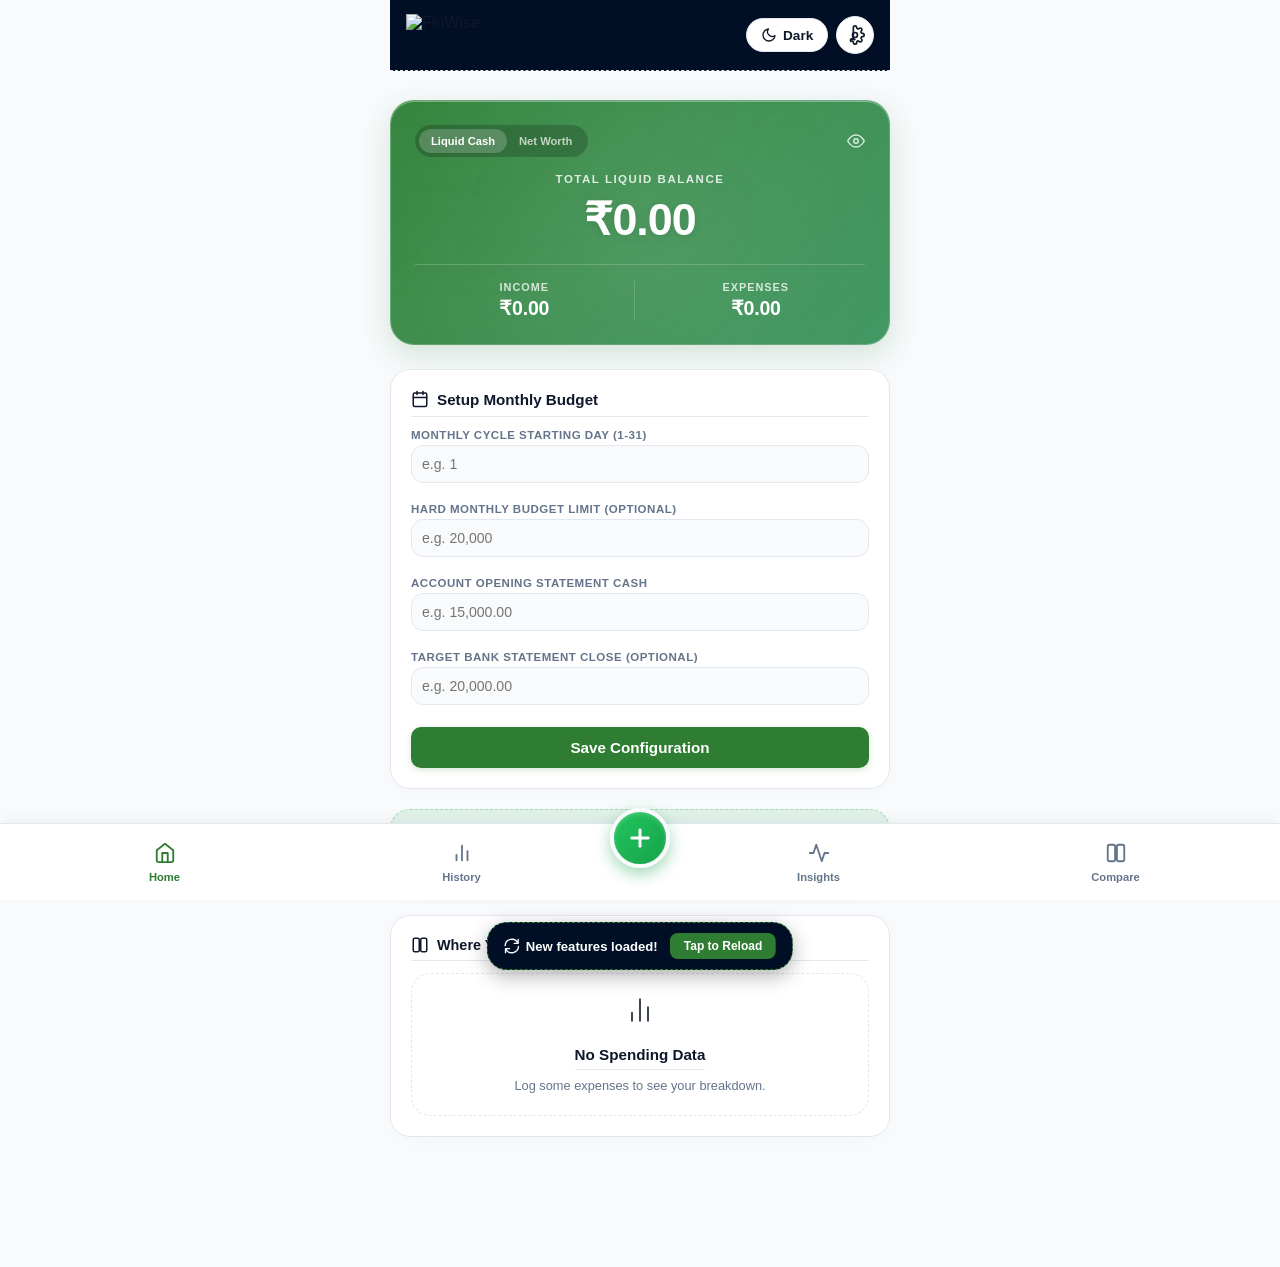
==== commit 5ee3f526: "fixed net worth issue" ====
--- a/index.html
+++ b/index.html
@@ -77,13 +77,17 @@
     </button>
 
     <header>
-        <img src="https://i.ibb.co/0yvTQkSC/finwise.png" alt="FinWise" class="header-logo">
-        <div class="header-actions">
-            <button class="theme-toggle-btn" onclick="toggleTheme()" id="theme-btn" style="display: flex; align-items: center; gap: 6px;">
+        <img src="https://i.ibb.co/0yvTQkSC/finwise.png" alt="FinWise" class="header-logo" style="height: 42px; width: auto; max-width: 50%; object-fit: contain; flex-shrink: 1;">
+        
+        <div class="header-actions" style="display: flex; align-items: center; gap: 8px; flex-shrink: 0;">
+            <button class="theme-toggle-btn" onclick="toggleTheme()" id="theme-btn" style="display: flex; align-items: center; gap: 6px; flex-shrink: 0;">
                 <svg width="16" height="16" viewBox="0 0 24 24" fill="none" stroke="currentColor" stroke-width="2" stroke-linecap="round" stroke-linejoin="round"><path d="M21 12.79A9 9 0 1 1 11.21 3 7 7 0 0 0 21 12.79z"></path></svg> Dark
             </button>
-            <button class="settings-gear-btn" onclick="openPreferencesModal()" style="padding: 0; margin: 0; min-width: 36px; min-height: 36px; flex-shrink: 0;">
-                <svg width="20" height="20" viewBox="0 0 24 24" fill="none" stroke="currentColor" stroke-width="2" stroke-linecap="round" stroke-linejoin="round" style="flex-shrink: 0;"><circle cx="12" cy="12" r="3"></circle><path d="M19.4 15a1.65 1.65 0 0 0 .33 1.82l.06.06a2 2 0 0 1 0 2.83 2 2 0 0 1-2.83 0l-.06-.06a1.65 1.65 0 0 0-1.82-.33 1.65 1.65 0 0 0-1 1.51V21a2 2 0 0 1-2 2 2 2 0 0 1-2-2v-.09A1.65 1.65 0 0 0 9 19.4a1.65 1.65 0 0 0-1.82.33l-.06.06a2 2 0 0 1 0-2.83 2 2 0 0 1 2.83 0l.06.06a1.65 1.65 0 0 0 1.82.33H9a1.65 1.65 0 0 0 1-1.51V3a2 2 0 0 1 2-2 2 2 0 0 1 2 2v.09a1.65 1.65 0 0 0 1 1.51 1.65 1.65 0 0 0 1.82-.33l.06-.06a2 2 0 0 1 2.83 0 2 2 0 0 1 0 2.83l-.06.06a1.65 1.65 0 0 0-.33 1.82V9a1.65 1.65 0 0 0 1.51 1H21a2 2 0 0 1 2 2 2 2 0 0 1-2 2h-.09a1.65 1.65 0 0 0-1.51 1z"></path></svg>
+            <button class="settings-gear-btn" onclick="openPreferencesModal()" style="padding: 0; margin: 0; width: 38px; height: 38px; min-width: 38px; flex-shrink: 0; display: flex; align-items: center; justify-content: center;">
+                <svg width="20" height="20" viewBox="0 0 24 24" fill="none" stroke="currentColor" stroke-width="2" stroke-linecap="round" stroke-linejoin="round">
+                    <circle cx="12" cy="12" r="3"></circle>
+                    <path d="M19.4 15a1.65 1.65 0 0 0 .33 1.82l.06.06a2 2 0 0 1 0 2.83 2 2 0 0 1-2.83 0l-.06-.06a1.65 1.65 0 0 0-1.82-.33 1.65 1.65 0 0 0-1 1.51V21a2 2 0 0 1-2 2 2 2 0 0 1-2-2v-.09A1.65 1.65 0 0 0 9 19.4a1.65 1.65 0 0 0-1.82.33l-.06.06a2 2 0 0 1 0-2.83 2 2 0 0 1 2.83 0l.06.06a1.65 1.65 0 0 0 1.82.33H9a1.65 1.65 0 0 0 1-1.51V3a2 2 0 0 1 2-2 2 2 0 0 1 2 2v.09a1.65 1.65 0 0 0 1 1.51 1.65 1.65 0 0 0 1.82-.33l.06-.06a2 2 0 0 1 2.83 0 2 2 0 0 1 0 2.83l-.06.06a1.65 1.65 0 0 0-.33 1.82V9a1.65 1.65 0 0 0 1.51 1H21a2 2 0 0 1 2 2 2 2 0 0 1-2 2h-.09a1.65 1.65 0 0 0-1.51 1z"></path>
+                </svg>
             </button>
         </div>
     </header>
@@ -222,7 +226,7 @@
 
         <div class="breakdown-box">
             <h4 style="display: flex; align-items: center; gap: 8px;">
-                <svg width="18" height="18" viewBox="0 0 24 24" fill="none" stroke="currentColor" stroke-width="2" stroke-linecap="round" stroke-linejoin="round"><path d="M21.21 15.89A10 10 0 1 1 8 2.83"></path><path d="M22 12A10 10 0 0 0 12 2v10z"></path></svg> Where Your Money Goes
+                <svg width="18" height="18" viewBox="0 0 24 24" fill="none" stroke="currentColor" stroke-width="2" stroke-linecap="round" stroke-linejoin="round"><rect width="8" height="18" x="3" y="3" rx="2"></rect><rect width="8" height="18" x="13" y="3" rx="2"></rect></svg> Where Your Money Goes
             </h4>
             <div id="breakdown-list"></div>
         </div>
@@ -342,7 +346,7 @@
     <div id="view-compare" class="view-panel">
         <div class="reconcile-view-card">
             <h4 style="text-align: center; margin-bottom: 16px; display: flex; align-items: center; justify-content: center; gap: 8px;">
-                <svg width="20" height="20" viewBox="0 0 24 24" fill="none" stroke="currentColor" stroke-width="2" stroke-linecap="round" stroke-linejoin="round"><path d="M16 16l3-8 3 8c-.87.65-1.92 1-3 1s-2.13-.35-3-1Z"></path><path d="M2 16l3-8 3 8c-.87.65-1.92 1-3 1s-2.13-.35-3-1Z"></path><path d="M7 21h10"></path><path d="M12 3v18"></path><path d="M3 7h2c2 0 5-1 7-2 2h2"></path></svg> Smart Comparison
+                <svg width="20" height="20" viewBox="0 0 24 24" fill="none" stroke="currentColor" stroke-width="2" stroke-linecap="round" stroke-linejoin="round"><rect width="8" height="18" x="3" y="3" rx="2"></rect><rect width="8" height="18" x="13" y="3" rx="2"></rect></svg> Smart Comparison
             </h4>
             
             <div style="margin-bottom: 16px;">
@@ -461,7 +465,7 @@
             <span>Insights</span>
         </button>
         <button class="nav-item" id="nav-btn-compare" onclick="switchMainScreen('compare')">
-            <span class="nav-icon"><svg width="22" height="22" viewBox="0 0 24 24" fill="none" stroke="currentColor" stroke-width="2" stroke-linecap="round" stroke-linejoin="round"><path d="M16 16l3-8 3 8c-.87.65-1.92 1-3 1s-2.13-.35-3-1Z"></path><path d="M2 16l3-8 3 8c-.87.65-1.92 1-3 1s-2.13-.35-3-1Z"></path><path d="M7 21h10"></path><path d="M12 3v18"></path><path d="M3 7h2c2 0 5-1 7-2 2h2"></path></svg></span>
+            <span class="nav-icon"><svg width="22" height="22" viewBox="0 0 24 24" fill="none" stroke="currentColor" stroke-width="2" stroke-linecap="round" stroke-linejoin="round"><rect width="8" height="18" x="3" y="3" rx="2"></rect><rect width="8" height="18" x="13" y="3" rx="2"></rect></svg></span>
             <span>Compare</span>
         </button>
     </nav>
@@ -493,7 +497,7 @@
         <div style="display: flex; justify-content: space-between; align-items: center; margin-bottom: 8px; flex-shrink: 0;">
             <label style="font-size: 0.75rem; font-weight: bold; color: var(--text-muted);">SELECT CATEGORY</label>
             <button class="inline-edit-action-link" style="display: flex; align-items: center; gap: 4px;" onclick="openCategoryManagerModal()">
-                <svg width="14" height="14" viewBox="0 0 24 24" fill="none" stroke="currentColor" stroke-width="2" stroke-linecap="round" stroke-linejoin="round"><circle cx="12" cy="12" r="3"></circle><path d="M19.4 15a1.65 1.65 0 0 0 .33 1.82l.06.06a2 2 0 0 1 0 2.83 2 2 0 0 1-2.83 0l-.06-.06a1.65 1.65 0 0 0-1.82-.33 1.65 1.65 0 0 0-1 1.51V21a2 2 0 0 1-2 2 2 2 0 0 1-2-2v-.09A1.65 1.65 0 0 0 9 19.4a1.65 1.65 0 0 0-1.82.33l-.06.06a2 2 0 0 1 0-2.83 2 2 0 0 1 2.83 0l.06.06a1.65 1.65 0 0 0 1.82.33H9a1.65 1.65 0 0 0 1-1.51V3a2 2 0 0 1 2-2 2 2 0 0 1 2 2v.09a1.65 1.65 0 0 0 1 1.51 1.65 1.65 0 0 0 1.82-.33l.06-.06a2 2 0 0 1 2.83 0 2 2 0 0 1 0 2.83l-.06.06a1.65 1.65 0 0 0-.33 1.82V9a1.65 1.65 0 0 0 1.51 1H21a2 2 0 0 1 2 2 2 2 0 0 1-2 2h-.09a1.65 1.65 0 0 0-1.51 1z"></path></svg> Manage Tags
+                <svg width="14" height="14" viewBox="0 0 24 24" fill="none" stroke="currentColor" stroke-width="2" stroke-linecap="round" stroke-linejoin="round"><circle cx="12" cy="12" r="3"></circle><path d="M19.4 15a1.65 1.65 0 0 0 .33 1.82l.06.06a2 2 0 0 1 0 2.83 2 2 0 0 1-2.83 0l-.06-.06a1.65 1.65 0 0 0-1.82-.33 1.65 1.65 0 0 0-1 1.51V21a2 2 0 0 1-2 2 2 2 0 0 1-2-2v-.09A1.65 1.65 0 0 0 9 19.4a1.65 1.65 0 0 0-1.82.33l-.06.06a2 2 0 0 1 0-2.83 2 2 0 0 1 0 2.83l.06.06a1.65 1.65 0 0 0 .33-1.82 1.65 1.65 0 0 0-1.51-1H3a2 2 0 0 1-2-2 2 2 0 0 1 2-2h.09A1.65 1.65 0 0 0 4.6 9a1.65 1.65 0 0 0-.33-1.82l-.06-.06a2 2 0 0 1 0-2.83 2 2 0 0 1 2.83 0l.06.06a1.65 1.65 0 0 0 1.82.33H9a1.65 1.65 0 0 0 1-1.51V3a2 2 0 0 1 2-2 2 2 0 0 1 2 2v.09a1.65 1.65 0 0 0 1 1.51 1.65 1.65 0 0 0 1.82-.33l.06-.06a2 2 0 0 1 2.83 0 2 2 0 0 1 0 2.83l-.06.06a1.65 1.65 0 0 0-.33 1.82V9a1.65 1.65 0 0 0 1.51 1H21a2 2 0 0 1 2 2 2 2 0 0 1-2 2h-.09a1.65 1.65 0 0 0-1.51 1z"></path></svg> Manage Tags
             </button>
         </div>
         
@@ -595,7 +599,10 @@
     <div class="settings-page-content">
         <div class="settings-page-header" style="justify-content: flex-start; gap: 8px;">
             <h2 style="display: flex; align-items: center; gap: 8px; margin: 0; flex: 1;">
-                <svg width="26" height="26" viewBox="0 0 24 24" fill="none" stroke="currentColor" stroke-width="2" stroke-linecap="round" stroke-linejoin="round"><circle cx="12" cy="12" r="3"></circle><path d="M19.4 15a1.65 1.65 0 0 0 .33 1.82l.06.06a2 2 0 0 1 0 2.83 2 2 0 0 1-2.83 0l-.06-.06a1.65 1.65 0 0 0-1.82-.33 1.65 1.65 0 0 0-1 1.51V21a2 2 0 0 1-2 2 2 2 0 0 1-2-2v-.09A1.65 1.65 0 0 0 9 19.4a1.65 1.65 0 0 0-1.82.33l-.06.06a2 2 0 0 1 0-2.83 2 2 0 0 1 2.83 0l.06.06a1.65 1.65 0 0 0 1.82.33H9a1.65 1.65 0 0 0 1-1.51V3a2 2 0 0 1 2-2 2 2 0 0 1 2 2v.09a1.65 1.65 0 0 0 1 1.51 1.65 1.65 0 0 0 1.82-.33l.06-.06a2 2 0 0 1 2.83 0 2 2 0 0 1 0 2.83l-.06.06a1.65 1.65 0 0 0-.33 1.82V9a1.65 1.65 0 0 0 1.51 1H21a2 2 0 0 1 2 2 2 2 0 0 1-2 2h-.09a1.65 1.65 0 0 0-1.51 1z"></path></svg> Settings
+                <svg width="26" height="26" viewBox="0 0 24 24" fill="none" stroke="currentColor" stroke-width="2" stroke-linecap="round" stroke-linejoin="round">
+                    <circle cx="12" cy="12" r="3"></circle>
+                    <path d="M19.4 15a1.65 1.65 0 0 0 .33 1.82l.06.06a2 2 0 0 1 0 2.83 2 2 0 0 1-2.83 0l-.06-.06a1.65 1.65 0 0 0-1.82-.33 1.65 1.65 0 0 0-1 1.51V21a2 2 0 0 1-2 2 2 2 0 0 1-2-2v-.09A1.65 1.65 0 0 0 9 19.4a1.65 1.65 0 0 0-1.82.33l-.06.06a2 2 0 0 1 0-2.83 2 2 0 0 1 2.83 0l.06.06a1.65 1.65 0 0 0 .33-1.82 1.65 1.65 0 0 0-1.51-1H3a2 2 0 0 1-2-2 2 2 0 0 1 2-2h.09A1.65 1.65 0 0 0 4.6 9a1.65 1.65 0 0 0-.33-1.82l-.06-.06a2 2 0 0 1 0-2.83 2 2 0 0 1 2.83 0l.06.06a1.65 1.65 0 0 0 1.82.33H9a1.65 1.65 0 0 0 1-1.51V3a2 2 0 0 1 2-2 2 2 0 0 1 2 2v.09a1.65 1.65 0 0 0 1 1.51 1.65 1.65 0 0 0 1.82-.33l.06-.06a2 2 0 0 1 2.83 0 2 2 0 0 1 0 2.83l-.06.06a1.65 1.65 0 0 0-.33 1.82V9a1.65 1.65 0 0 0 1.51 1H21a2 2 0 0 1 2 2 2 2 0 0 1-2 2h-.09a1.65 1.65 0 0 0-1.51 1z"></path>
+                </svg> Settings
             </h2>
             <button class="btn-close-page" onclick="closeModal('preferences-modal')">✕</button>
         </div>
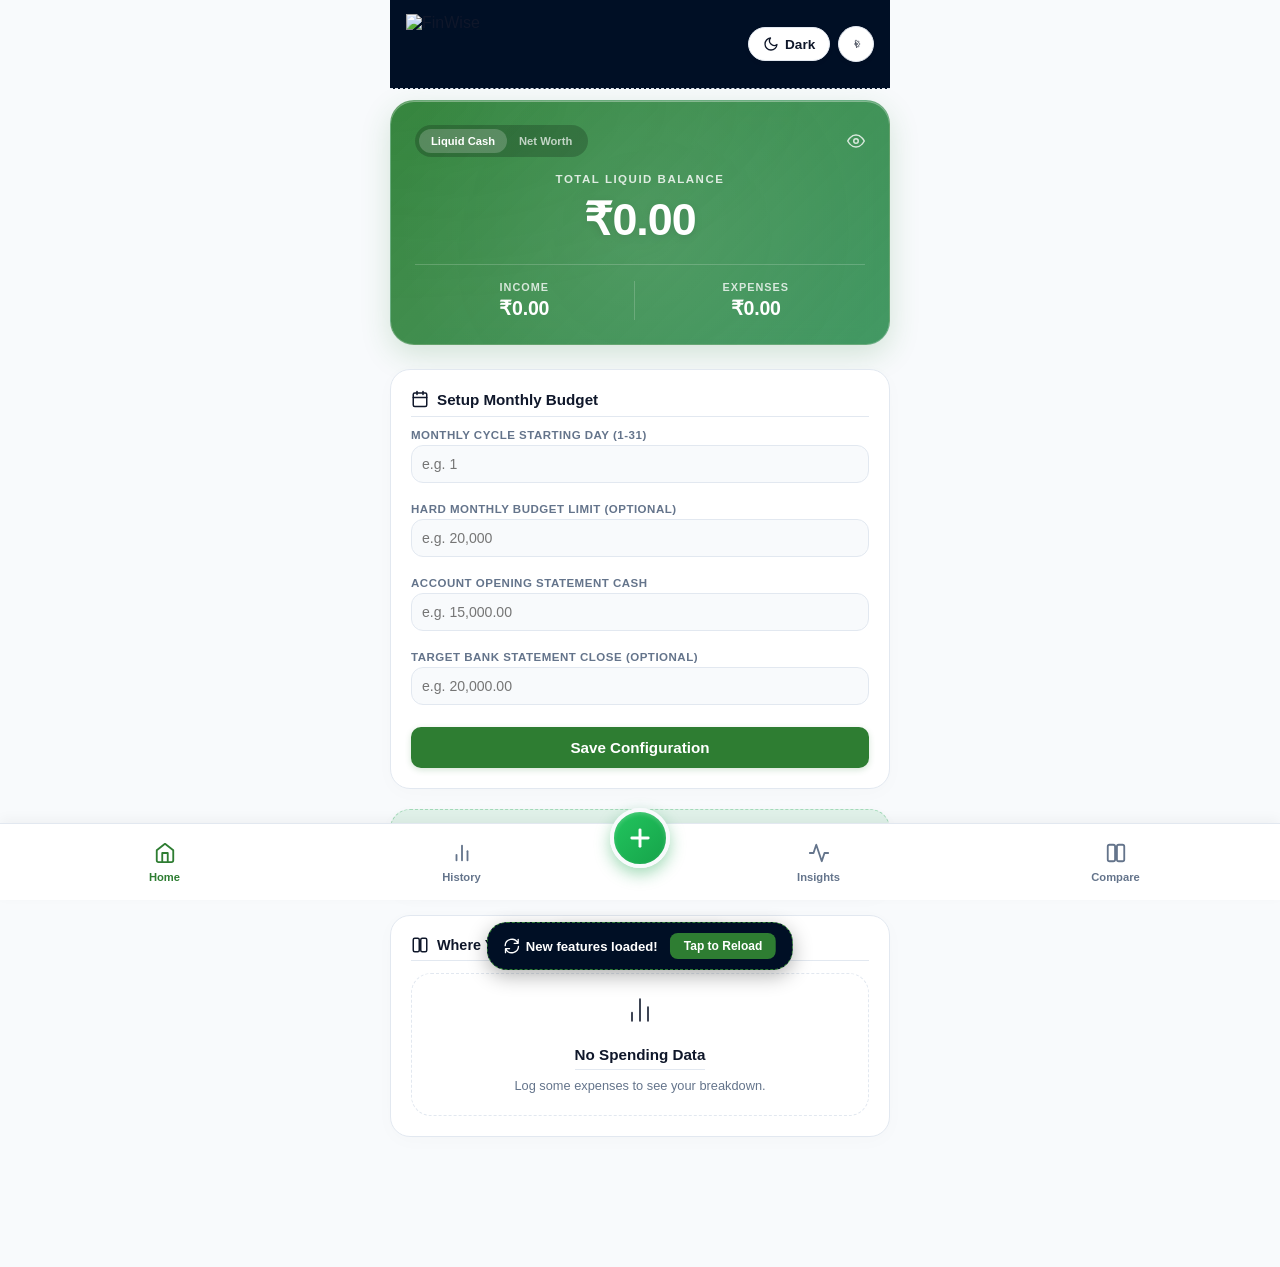
==== commit 5cd080f1: "settings icon issue pending" ====
--- a/index.html
+++ b/index.html
@@ -77,16 +77,17 @@
     </button>
 
     <header>
-        <img src="https://i.ibb.co/0yvTQkSC/finwise.png" alt="FinWise" class="header-logo" style="height: 42px; width: auto; max-width: 50%; object-fit: contain; flex-shrink: 1;">
-        
-        <div class="header-actions" style="display: flex; align-items: center; gap: 8px; flex-shrink: 0;">
-            <button class="theme-toggle-btn" onclick="toggleTheme()" id="theme-btn" style="display: flex; align-items: center; gap: 6px; flex-shrink: 0;">
+        <img src="https://i.ibb.co/0yvTQkSC/finwise.png" alt="FinWise" class="header-logo">
+        
+        <div class="header-actions">
+            <button class="theme-toggle-btn" onclick="toggleTheme()" id="theme-btn" style="display: flex; align-items: center; gap: 6px;">
                 <svg width="16" height="16" viewBox="0 0 24 24" fill="none" stroke="currentColor" stroke-width="2" stroke-linecap="round" stroke-linejoin="round"><path d="M21 12.79A9 9 0 1 1 11.21 3 7 7 0 0 0 21 12.79z"></path></svg> Dark
             </button>
-            <button class="settings-gear-btn" onclick="openPreferencesModal()" style="padding: 0; margin: 0; width: 38px; height: 38px; min-width: 38px; flex-shrink: 0; display: flex; align-items: center; justify-content: center;">
-                <svg width="20" height="20" viewBox="0 0 24 24" fill="none" stroke="currentColor" stroke-width="2" stroke-linecap="round" stroke-linejoin="round">
-                    <circle cx="12" cy="12" r="3"></circle>
-                    <path d="M19.4 15a1.65 1.65 0 0 0 .33 1.82l.06.06a2 2 0 0 1 0 2.83 2 2 0 0 1-2.83 0l-.06-.06a1.65 1.65 0 0 0-1.82-.33 1.65 1.65 0 0 0-1 1.51V21a2 2 0 0 1-2 2 2 2 0 0 1-2-2v-.09A1.65 1.65 0 0 0 9 19.4a1.65 1.65 0 0 0-1.82.33l-.06.06a2 2 0 0 1 0-2.83 2 2 0 0 1 2.83 0l.06.06a1.65 1.65 0 0 0 1.82.33H9a1.65 1.65 0 0 0 1-1.51V3a2 2 0 0 1 2-2 2 2 0 0 1 2 2v.09a1.65 1.65 0 0 0 1 1.51 1.65 1.65 0 0 0 1.82-.33l.06-.06a2 2 0 0 1 2.83 0 2 2 0 0 1 0 2.83l-.06.06a1.65 1.65 0 0 0-.33 1.82V9a1.65 1.65 0 0 0 1.51 1H21a2 2 0 0 1 2 2 2 2 0 0 1-2 2h-.09a1.65 1.65 0 0 0-1.51 1z"></path>
+            
+            <button class="settings-gear-btn" onclick="openPreferencesModal()">
+                <svg width="22" height="22" viewBox="0 0 24 24" fill="none" stroke="currentColor" stroke-width="1.5" stroke-linecap="round" stroke-linejoin="round">
+                    <path d="M10.343 3.94c.09-.542.56-.94 1.11-.94h1.093c.55 0 1.02.398 1.11.94l.149.894c.07.424.384.764.78.93.398.164.855.142 1.205-.108l.737-.527a1.125 1.125 0 0 1 1.45.12l.773.774c.39.389.44 1.002.12 1.45l-.527.737c-.25.35-.272.806-.107 1.204.165.397.505.71.93.78l.893.15c.543.09.94.56.94 1.109v1.094c0 .55-.397 1.02-.94 1.11l-.893.149c-.425.07-.765.383-.93.78-.165.398-.143.854.107 1.204l.527.738c.32.447.269 1.06-.12 1.45l-.774.773a1.125 1.125 0 0 1-1.449.12l-.738-.527c-.35-.25-.806-.272-1.203-.107-.397.165-.71-.505-.78.929l-.15.894z"></path>
+                    <path d="M15 12a3 3 0 1 1-6 0 3 3 0 0 1 6 0z"></path>
                 </svg>
             </button>
         </div>
@@ -497,7 +498,7 @@
         <div style="display: flex; justify-content: space-between; align-items: center; margin-bottom: 8px; flex-shrink: 0;">
             <label style="font-size: 0.75rem; font-weight: bold; color: var(--text-muted);">SELECT CATEGORY</label>
             <button class="inline-edit-action-link" style="display: flex; align-items: center; gap: 4px;" onclick="openCategoryManagerModal()">
-                <svg width="14" height="14" viewBox="0 0 24 24" fill="none" stroke="currentColor" stroke-width="2" stroke-linecap="round" stroke-linejoin="round"><circle cx="12" cy="12" r="3"></circle><path d="M19.4 15a1.65 1.65 0 0 0 .33 1.82l.06.06a2 2 0 0 1 0 2.83 2 2 0 0 1-2.83 0l-.06-.06a1.65 1.65 0 0 0-1.82-.33 1.65 1.65 0 0 0-1 1.51V21a2 2 0 0 1-2 2 2 2 0 0 1-2-2v-.09A1.65 1.65 0 0 0 9 19.4a1.65 1.65 0 0 0-1.82.33l-.06.06a2 2 0 0 1 0-2.83 2 2 0 0 1 0 2.83l.06.06a1.65 1.65 0 0 0 .33-1.82 1.65 1.65 0 0 0-1.51-1H3a2 2 0 0 1-2-2 2 2 0 0 1 2-2h.09A1.65 1.65 0 0 0 4.6 9a1.65 1.65 0 0 0-.33-1.82l-.06-.06a2 2 0 0 1 0-2.83 2 2 0 0 1 2.83 0l.06.06a1.65 1.65 0 0 0 1.82.33H9a1.65 1.65 0 0 0 1-1.51V3a2 2 0 0 1 2-2 2 2 0 0 1 2 2v.09a1.65 1.65 0 0 0 1 1.51 1.65 1.65 0 0 0 1.82-.33l.06-.06a2 2 0 0 1 2.83 0 2 2 0 0 1 0 2.83l-.06.06a1.65 1.65 0 0 0-.33 1.82V9a1.65 1.65 0 0 0 1.51 1H21a2 2 0 0 1 2 2 2 2 0 0 1-2 2h-.09a1.65 1.65 0 0 0-1.51 1z"></path></svg> Manage Tags
+                <svg width="14" height="14" viewBox="0 0 24 24" fill="none" stroke="currentColor" stroke-width="1.5" stroke-linecap="round" stroke-linejoin="round"><path d="M10.343 3.94c.09-.542.56-.94 1.11-.94h1.093c.55 0 1.02.398 1.11.94l.149.894c.07.424.384.764.78.93.398.164.855.142 1.205-.108l.737-.527a1.125 1.125 0 0 1 1.45.12l.773.774c.39.389.44 1.002.12 1.45l-.527.737c-.25.35-.272.806-.107 1.204.165.397.505.71.93.78l.893.15c.543.09.94.56.94 1.109v1.094c0 .55-.397 1.02-.94 1.11l-.893.149c-.425.07-.765.383-.93.78-.165.398-.143.854.107 1.204l.527.738c.32.447.269 1.06-.12 1.45l-.774.773a1.125 1.125 0 0 1-1.449.12l-.738-.527c-.35-.25-.806-.272-1.203-.107-.397.165-.71-.505-.78.929l-.15.894z"></path><path d="M15 12a3 3 0 1 1-6 0 3 3 0 0 1 6 0z"></path></svg> Manage Tags
             </button>
         </div>
         
@@ -539,7 +540,7 @@
 <div class="modal-overlay" id="category-manager-modal" style="display: none; z-index: 100005;">
     <div class="modal-card" style="text-align: left; max-width:420px;">
         <h3 style="text-align:center; display: flex; align-items: center; justify-content: center; gap: 8px;">
-            <svg width="22" height="22" viewBox="0 0 24 24" fill="none" stroke="currentColor" stroke-width="2" stroke-linecap="round" stroke-linejoin="round"><path d="M20.59 13.41l-7.17 7.17a2 2 0 0 1-2.83 0L2 12V2h10l8.59 8.59a2 2 0 0 1 0 2.82z"></path><line x1="7" y1="7" x2="7.01" y2="7"></line></svg> Custom Tags
+            <svg width="22" height="22" viewBox="0 0 24 24" fill="none" stroke="currentColor" stroke-width="1.5" stroke-linecap="round" stroke-linejoin="round"><path d="M10.343 3.94c.09-.542.56-.94 1.11-.94h1.093c.55 0 1.02.398 1.11.94l.149.894c.07.424.384.764.78.93.398.164.855.142 1.205-.108l.737-.527a1.125 1.125 0 0 1 1.45.12l.773.774c.39.389.44 1.002.12 1.45l-.527.737c-.25.35-.272.806-.107 1.204.165.397.505.71.93.78l.893.15c.543.09.94.56.94 1.109v1.094c0 .55-.397 1.02-.94 1.11l-.893.149c-.425.07-.765.383-.93.78-.165.398-.143.854.107 1.204l.527.738c.32.447.269 1.06-.12 1.45l-.774.773a1.125 1.125 0 0 1-1.449.12l-.738-.527c-.35-.25-.806-.272-1.203-.107-.397.165-.71-.505-.78.929l-.15.894z"></path><path d="M15 12a3 3 0 1 1-6 0 3 3 0 0 1 6 0z"></path></svg> Custom Tags
         </h3>
         <p style="text-align:center; margin-bottom:12px;">Add or delete custom expense categories.</p>
         
@@ -599,10 +600,7 @@
     <div class="settings-page-content">
         <div class="settings-page-header" style="justify-content: flex-start; gap: 8px;">
             <h2 style="display: flex; align-items: center; gap: 8px; margin: 0; flex: 1;">
-                <svg width="26" height="26" viewBox="0 0 24 24" fill="none" stroke="currentColor" stroke-width="2" stroke-linecap="round" stroke-linejoin="round">
-                    <circle cx="12" cy="12" r="3"></circle>
-                    <path d="M19.4 15a1.65 1.65 0 0 0 .33 1.82l.06.06a2 2 0 0 1 0 2.83 2 2 0 0 1-2.83 0l-.06-.06a1.65 1.65 0 0 0-1.82-.33 1.65 1.65 0 0 0-1 1.51V21a2 2 0 0 1-2 2 2 2 0 0 1-2-2v-.09A1.65 1.65 0 0 0 9 19.4a1.65 1.65 0 0 0-1.82.33l-.06.06a2 2 0 0 1 0-2.83 2 2 0 0 1 2.83 0l.06.06a1.65 1.65 0 0 0 .33-1.82 1.65 1.65 0 0 0-1.51-1H3a2 2 0 0 1-2-2 2 2 0 0 1 2-2h.09A1.65 1.65 0 0 0 4.6 9a1.65 1.65 0 0 0-.33-1.82l-.06-.06a2 2 0 0 1 0-2.83 2 2 0 0 1 2.83 0l.06.06a1.65 1.65 0 0 0 1.82.33H9a1.65 1.65 0 0 0 1-1.51V3a2 2 0 0 1 2-2 2 2 0 0 1 2 2v.09a1.65 1.65 0 0 0 1 1.51 1.65 1.65 0 0 0 1.82-.33l.06-.06a2 2 0 0 1 2.83 0 2 2 0 0 1 0 2.83l-.06.06a1.65 1.65 0 0 0-.33 1.82V9a1.65 1.65 0 0 0 1.51 1H21a2 2 0 0 1 2 2 2 2 0 0 1-2 2h-.09a1.65 1.65 0 0 0-1.51 1z"></path>
-                </svg> Settings
+                <svg width="26" height="26" viewBox="0 0 24 24" fill="none" stroke="currentColor" stroke-width="1.5" stroke-linecap="round" stroke-linejoin="round"><path d="M10.343 3.94c.09-.542.56-.94 1.11-.94h1.093c.55 0 1.02.398 1.11.94l.149.894c.07.424.384.764.78.93.398.164.855.142 1.205-.108l.737-.527a1.125 1.125 0 0 1 1.45.12l.773.774c.39.389.44 1.002.12 1.45l-.527.737c-.25.35-.272.806-.107 1.204.165.397.505.71.93.78l.893.15c.543.09.94.56.94 1.109v1.094c0 .55-.397 1.02-.94 1.11l-.893.149c-.425.07-.765.383-.93.78-.165.398-.143.854.107 1.204l.527.738c.32.447.269 1.06-.12 1.45l-.774.773a1.125 1.125 0 0 1-1.449.12l-.738-.527c-.35-.25-.806-.272-1.203-.107-.397.165-.71-.505-.78.929l-.15.894z"></path><path d="M15 12a3 3 0 1 1-6 0 3 3 0 0 1 6 0z"></path></svg> Settings
             </h2>
             <button class="btn-close-page" onclick="closeModal('preferences-modal')">✕</button>
         </div>
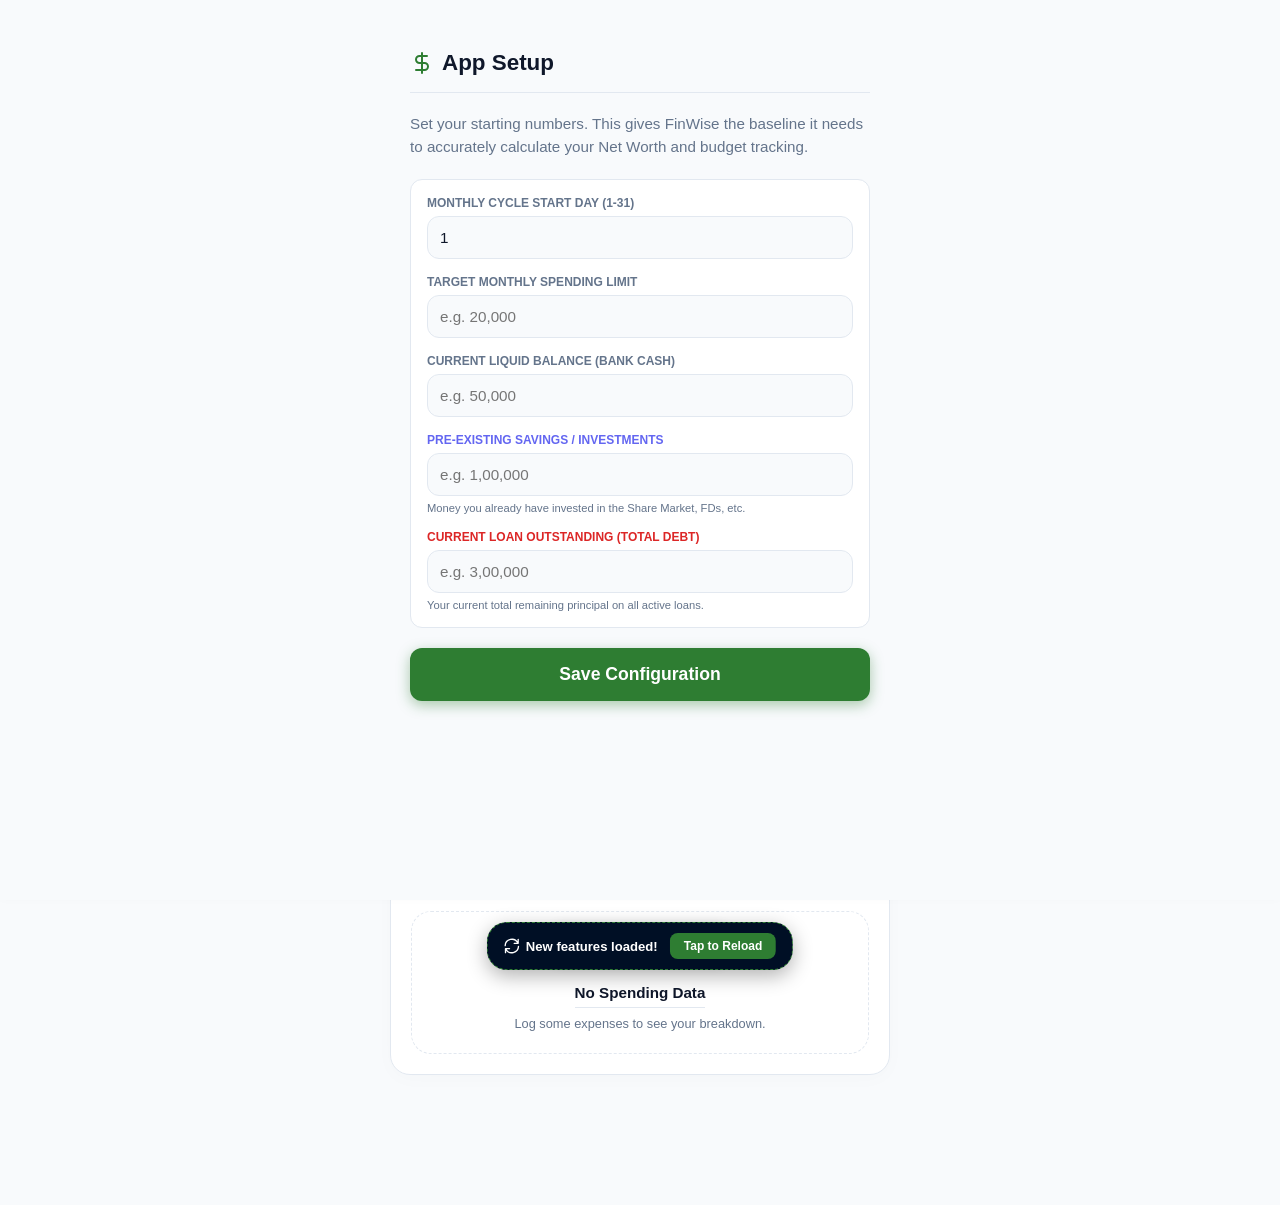
==== commit 0ed358e9: "new app functionality" ====
--- a/index.html
+++ b/index.html
@@ -83,11 +83,10 @@
             <button class="theme-toggle-btn" onclick="toggleTheme()" id="theme-btn" style="display: flex; align-items: center; gap: 6px;">
                 <svg width="16" height="16" viewBox="0 0 24 24" fill="none" stroke="currentColor" stroke-width="2" stroke-linecap="round" stroke-linejoin="round"><path d="M21 12.79A9 9 0 1 1 11.21 3 7 7 0 0 0 21 12.79z"></path></svg> Dark
             </button>
-            
-            <button class="settings-gear-btn" onclick="openPreferencesModal()">
-                <svg width="22" height="22" viewBox="0 0 24 24" fill="none" stroke="currentColor" stroke-width="1.5" stroke-linecap="round" stroke-linejoin="round">
-                    <path d="M10.343 3.94c.09-.542.56-.94 1.11-.94h1.093c.55 0 1.02.398 1.11.94l.149.894c.07.424.384.764.78.93.398.164.855.142 1.205-.108l.737-.527a1.125 1.125 0 0 1 1.45.12l.773.774c.39.389.44 1.002.12 1.45l-.527.737c-.25.35-.272.806-.107 1.204.165.397.505.71.93.78l.893.15c.543.09.94.56.94 1.109v1.094c0 .55-.397 1.02-.94 1.11l-.893.149c-.425.07-.765.383-.93.78-.165.398-.143.854.107 1.204l.527.738c.32.447.269 1.06-.12 1.45l-.774.773a1.125 1.125 0 0 1-1.449.12l-.738-.527c-.35-.25-.806-.272-1.203-.107-.397.165-.71-.505-.78.929l-.15.894z"></path>
-                    <path d="M15 12a3 3 0 1 1-6 0 3 3 0 0 1 6 0z"></path>
+            <button class="settings-gear-btn" onclick="openPreferencesModal()" style="padding: 0; margin: 0; width: 38px; height: 38px; min-width: 38px; flex-shrink: 0; display: flex; align-items: center; justify-content: center;">
+                <svg width="20" height="20" viewBox="0 0 24 24" fill="none" stroke="currentColor" stroke-width="2" stroke-linecap="round" stroke-linejoin="round">
+                    <circle cx="12" cy="12" r="3"></circle>
+                    <path d="M19.4 15a1.65 1.65 0 0 0 .33 1.82l.06.06a2 2 0 0 1 0 2.83 2 2 0 0 1-2.83 0l-.06-.06a1.65 1.65 0 0 0-1.82-.33 1.65 1.65 0 0 0-1 1.51V21a2 2 0 0 1-2 2 2 2 0 0 1-2-2v-.09A1.65 1.65 0 0 0 9 19.4a1.65 1.65 0 0 0-1.82.33l-.06.06a2 2 0 0 1 0-2.83 2 2 0 0 1 2.83 0l.06.06a1.65 1.65 0 0 0 1.82.33H9a1.65 1.65 0 0 0 1-1.51V3a2 2 0 0 1 2-2 2 2 0 0 1 2 2v.09a1.65 1.65 0 0 0 1 1.51 1.65 1.65 0 0 0 1.82-.33l.06-.06a2 2 0 0 1 2.83 0 2 2 0 0 1 0 2.83l-.06.06a1.65 1.65 0 0 0-.33 1.82V9a1.65 1.65 0 0 0 1.51 1H21a2 2 0 0 1 2 2 2 2 0 0 1-2 2h-.09a1.65 1.65 0 0 0-1.51 1z"></path>
                 </svg>
             </button>
         </div>
@@ -164,465 +163,8 @@
     </div>
 
     <div id="view-home" class="view-panel active-view">
-        <div class="reconcile-view-card" id="reconcile-status-widget">
-            <h4>
-                <span id="config-card-header-title" style="display: flex; align-items: center; gap: 8px;">
-                    <svg width="18" height="18" viewBox="0 0 24 24" fill="none" stroke="currentColor" stroke-width="2" stroke-linecap="round" stroke-linejoin="round"><rect x="3" y="4" width="18" height="18" rx="2" ry="2"></rect><line x1="16" y1="2" x2="16" y2="6"></line><line x1="8" y1="2" x2="8" y2="6"></line><line x1="3" y1="10" x2="21" y2="10"></line></svg> Monthly Budget Setup
-                </span> 
-                <button class="inline-edit-action-link" id="dashboard-config-toggle-btn" style="display: flex; align-items: center; gap: 4px;" onclick="toggleDashboardConfigPanel()">
-                    <svg width="14" height="14" viewBox="0 0 24 24" fill="none" stroke="currentColor" stroke-width="2" stroke-linecap="round" stroke-linejoin="round"><path d="M11 4H4a2 2 0 0 0-2 2v14a2 2 0 0 0 2 2h14a2 2 0 0 0 2-2v-7"></path><path d="M18.5 2.5a2.121 2.121 0 0 1 3 3L12 15l-4 1 1-4 9.5-9.5z"></path></svg> Edit
-                </button>
-            </h4>
-            
-            <div id="dashboard-config-display-sheet">
-                <div class="reconcile-row">
-                    <span style="color: var(--text-muted);">Cycle Start Day:</span>
-                    <span id="rec-cycle-label" style="font-weight:bold;">1st of the Month</span>
-                </div>
-                <div class="reconcile-row">
-                    <span style="color: var(--text-muted);">Target Budget Limit:</span>
-                    <span id="rec-budget-label" style="font-weight:bold; color: var(--primary);">Not Configured</span>
-                </div>
-                <div class="reconcile-row">
-                    <span style="color: var(--text-muted);">Opening Statement Balance:</span>
-                    <span id="rec-op-label">₹0.00</span>
-                </div>
-                <div class="reconcile-row">
-                    <span style="color: var(--text-muted);">Target Closing Balance:</span>
-                    <span id="rec-cl-label">₹0.00</span>
-                </div>
-                <div class="reconcile-row" style="border-top: 1px dotted var(--border); padding-top: 6px; margin-top: 6px; font-weight: bold;">
-                    <span id="rec-diff-title">Difference:</span>
-                    <span id="rec-diff-label">₹0.00</span>
-                </div>
-            </div>
-
-            <div class="dashboard-config-fields-block" id="dashboard-config-fields-sheet" style="display:none; margin-top:4px;">
-                <div style="margin-bottom:10px;">
-                    <label>Monthly Cycle Starting Day (1-31)</label>
-                    <input type="number" id="dash-cycle-day-input" min="1" max="31" placeholder="e.g. 1" style="width:100%;">
-                </div>
-                <div style="margin-bottom:10px;">
-                    <label>Hard Monthly Budget Limit (Optional)</label>
-                    <input type="text" id="dash-budget-limit-input" placeholder="e.g. 20,000" oninput="maskInputToIndianCommas(this)" style="width:100%;">
-                </div>
-                <div style="margin-bottom:10px;">
-                    <label>Account Opening Statement Cash</label>
-                    <input type="text" id="dash-op-bal-input" placeholder="e.g. 15,000.00" oninput="maskInputToIndianCommas(this)" style="width:100%;">
-                </div>
-                <div style="margin-bottom:12px;">
-                    <label>Target Bank Statement Close (Optional)</label>
-                    <input type="text" id="dash-cl-bal-input" placeholder="e.g. 20,000.00" oninput="maskInputToIndianCommas(this)" style="width:100%;">
-                </div>
-                <button onclick="saveDashboardCycleAndBaselineConfig()" style="background: var(--primary); color: white; padding: 12px; border-radius: 10px; width:100%; font-weight:bold;">Save Configuration</button>
-            </div>
-        </div>
-
-        <div class="insights-card" id="insights-card-element">
-            <h4 id="insights-title" style="display: flex; align-items: center; gap: 8px;">
-                <svg width="18" height="18" viewBox="0 0 24 24" fill="none" stroke="currentColor" stroke-width="2" stroke-linecap="round" stroke-linejoin="round"><path d="M9 18h6"></path><path d="M10 22h4"></path><path d="M15.09 14c.18-.98.65-1.74 1.41-2.5A4.65 4.65 0 0 0 18 8 6 6 0 0 0 6 8c0 1 .23 2.23 1.5 3.5A4.61 4.61 0 0 1 8.91 14"></path></svg> Your Money Insights
-            </h4>
-            <p id="insights-text">Add some income and expenses to see your money tips here.</p>
-        </div>
-
-        <div class="breakdown-box">
-            <h4 style="display: flex; align-items: center; gap: 8px;">
-                <svg width="18" height="18" viewBox="0 0 24 24" fill="none" stroke="currentColor" stroke-width="2" stroke-linecap="round" stroke-linejoin="round"><rect width="8" height="18" x="3" y="3" rx="2"></rect><rect width="8" height="18" x="13" y="3" rx="2"></rect></svg> Where Your Money Goes
-            </h4>
-            <div id="breakdown-list"></div>
-        </div>
-    </div>
-
-    <div id="view-logs" class="view-panel">
-        
-        <div class="filtered-summary-strip" id="filtered-totals-strip">
-            <div class="filtered-stat">
-                <small>Filtered Bal</small>
-                <span id="filtered-balance">₹0.00</span>
-            </div>
-            <div class="filtered-stat">
-                <small>Income</small>
-                <span id="filtered-inc" class="amt-inc">₹0.00</span>
-            </div>
-            <div class="filtered-stat">
-                <small>Expenses</small>
-                <span id="filtered-exp" class="amt-exp">₹0.00</span>
-            </div>
-        </div>
-
-        <button class="btn-secondary-action" style="margin-bottom:16px; border-style:solid; display: flex; align-items: center; justify-content: center; gap: 8px;" onclick="triggerDynamicPeriodFinancialReport()">
-            <svg width="16" height="16" viewBox="0 0 24 24" fill="none" stroke="currentColor" stroke-width="2" stroke-linecap="round" stroke-linejoin="round"><path d="M14 2H6a2 2 0 0 0-2 2v16a2 2 0 0 0 2 2h12a2 2 0 0 0 2-2V8z"></path><polyline points="14 2 14 8 20 8"></polyline><line x1="16" y1="13" x2="8" y2="13"></line><line x1="16" y1="17" x2="8" y2="17"></line><polyline points="10 9 9 9 8 9"></polyline></svg> Generate Monthly Summary Report
-        </button>
-
-        <div class="search-box">
-            <h4 style="display: flex; align-items: center; gap: 8px;">
-                <svg width="16" height="16" viewBox="0 0 24 24" fill="none" stroke="currentColor" stroke-width="2" stroke-linecap="round" stroke-linejoin="round"><circle cx="11" cy="11" r="8"></circle><line x1="21" y1="21" x2="16.65" y2="16.65"></line></svg> Search & Filter
-            </h4>
-            <input type="text" id="search-input" placeholder="Search entries...">
-            
-            <select id="filter-nature" onchange="applyFilters()" style="margin-bottom: 0;">
-                <option value="all">Show All</option>
-                <option value="income">Income</option>
-                <option value="expense">Expenses</option>
-                <option value="save">Savings/Investments</option>
-            </select>
-        </div>
-
-        <div class="action-toolbar" id="toolbar">
-            <span id="toolbar-text">0 items selected</span>
-            <div class="toolbar-buttons">
-                <button class="btn-small btn-edit" onclick="openEditModal()">Edit</button>
-                <button class="btn-small btn-delete" onclick="openDeleteModal()">Delete</button>
-            </div>
-        </div>
-
-        <div class="history-section">
-            <div class="history-header">
-                <h3>History</h3>
-                <label class="select-all-container" id="master-select-label" style="display:none;">
-                    <input type="checkbox" id="master-checkbox" onchange="toggleSelectAll(this)">
-                    <span>Select All</span>
-                </label>
-            </div>
-            <ul id="list" class="list"></ul>
-            
-            <div id="empty-msg" class="empty-state-premium" style="display:none;">
-                <div class="empty-icon">
-                    <svg width="48" height="48" viewBox="0 0 24 24" fill="none" stroke="currentColor" stroke-width="1.5" stroke-linecap="round" stroke-linejoin="round"><polyline points="22 12 16 12 14 15 10 15 8 12 2 12"></polyline><path d="M5.45 5.11L2 12v6a2 2 0 0 0 2 2h16a2 2 0 0 0 2-2v-6l-3.45-6.89A2 2 0 0 0 16.76 4H7.24a2 2 0 0 0-1.79 1.11z"></path></svg>
-                </div>
-                <h4>No entries found</h4>
-                <p>You haven't logged any transactions for this period. Clear your filters or add a new entry.</p>
-            </div>
-        </div>
-    </div>
-
-    <div id="view-insights" class="view-panel">
-        
-        <div class="reconcile-view-card" id="goals-section-container" style="margin-bottom: 20px;">
-            <h4 style="display: flex; justify-content: space-between; align-items: center; border-bottom: none; margin-bottom: 12px;">
-                <span style="display: flex; align-items: center; gap: 8px;">
-                    <svg width="18" height="18" viewBox="0 0 24 24" fill="none" stroke="var(--save)" stroke-width="2" stroke-linecap="round" stroke-linejoin="round"><circle cx="12" cy="8" r="7"></circle><polyline points="8.21 13.89 7 23 12 20 17 23 15.79 13.88"></polyline></svg> 
-                    Active Goals
-                </span>
-                <button onclick="document.getElementById('add-goal-modal').style.display='flex'" style="background: var(--save); color: white; border: none; padding: 6px 12px; font-size: 0.75rem; border-radius: 8px; box-shadow: none; width: auto; margin: 0;">+ New Goal</button>
-            </h4>
-            <div id="goals-list-container" style="display: flex; flex-direction: column; gap: 12px;">
-                <p style="font-size: 0.85rem; color: var(--text-muted); text-align: center; margin: 10px 0;">Loading goals...</p>
-            </div>
-        </div>
-
-        <div id="insights-empty-state" class="empty-state-premium" style="display:none; margin-top: 20px;">
-            <div class="empty-icon">
-                <svg width="48" height="48" viewBox="0 0 24 24" fill="none" stroke="currentColor" stroke-width="1.5" stroke-linecap="round" stroke-linejoin="round"><polyline points="22 12 18 12 15 21 9 3 6 12 2 12"></polyline></svg>
-            </div>
-            <h4>No Insights Yet</h4>
-            <p>Add some income and expenses to unlock your financial analytics.</p>
-        </div>
-
-        <div id="income-expense-comparison" class="breakdown-box" style="display: none; padding: 20px; margin-bottom: 20px;">
-            <h4 style="margin: 0 0 16px 0; border-bottom: none; text-align: center; font-size: 0.95rem;">Cash Flow Ratio</h4>
-            
-            <div style="display: flex; justify-content: space-between; margin-bottom: 8px; font-size: 0.85rem; font-weight: 700;">
-                <span style="color: var(--income);">Income: <span id="insight-inc-label">₹0</span></span>
-                <span style="color: var(--expense);">Expense: <span id="insight-exp-label">₹0</span></span>
-            </div>
-            
-            <div style="height: 12px; border-radius: 6px; background: rgba(220, 38, 38, 0.15); display: flex; overflow: hidden; position: relative;">
-                <div id="insight-ratio-bar" style="height: 100%; background: var(--income); width: 50%; transition: width 0.6s cubic-bezier(0.34, 1.56, 0.64, 1); border-radius: 6px;"></div>
-            </div>
-            
-            <p id="insight-ratio-text" style="text-align: center; font-size: 0.8rem; color: var(--text-muted); margin: 16px 0 0 0; font-weight: 600; line-height: 1.4;"></p>
-        </div>
-
-        <div id="insights-chart-wrapper" class="reconcile-view-card" style="display: none;">
-            <h4 style="text-align: center; border-bottom: none; margin-bottom: 0;">Expense Analytics</h4>
-            <div style="position: relative; height: 300px; width: 100%; margin-top: 10px;">
-                <canvas id="expenseChart"></canvas>
-            </div>
-        </div>
-
-        <div class="breakdown-box" id="insights-detailed-list" style="display: none;"></div>
-    </div>
-
-    <div id="view-compare" class="view-panel">
-        <div class="reconcile-view-card">
-            <h4 style="text-align: center; margin-bottom: 16px; display: flex; align-items: center; justify-content: center; gap: 8px;">
-                <svg width="20" height="20" viewBox="0 0 24 24" fill="none" stroke="currentColor" stroke-width="2" stroke-linecap="round" stroke-linejoin="round"><rect width="8" height="18" x="3" y="3" rx="2"></rect><rect width="8" height="18" x="13" y="3" rx="2"></rect></svg> Smart Comparison
-            </h4>
-            
-            <div style="margin-bottom: 16px;">
-                <label style="font-size: 0.75rem; color: var(--text-muted); font-weight: bold; margin-bottom: 6px; display: block;">QUICK COMPARE</label>
-                <select id="compare-mode-selector" onchange="if(typeof handleCompareModeChange === 'function') handleCompareModeChange()" style="width: 100%; padding: 12px; border-radius: 8px; font-size: 0.9rem; font-weight: bold;">
-                    <option value="month">This Month vs Last Month</option>
-                    <option value="week">This Week vs Last Week</option>
-                    <option value="day">Today vs Yesterday</option>
-                    <option value="custom">Custom Date Range...</option>
-                </select>
-            </div>
-
-            <div id="custom-compare-fields" style="display: none; flex-direction: column; gap: 12px; margin-bottom: 16px;">
-                <div style="background: var(--bg-main); padding: 12px; border-radius: 10px; border: 1px solid var(--border);">
-                    <label style="font-size: 0.75rem; color: var(--primary); font-weight: bold; margin-bottom: 6px; display: block;">PERIOD 1 (BASE)</label>
-                    <div style="display: flex; gap: 8px;">
-                         <div style="flex: 1;">
-                                 <small style="color: var(--text-muted); font-size: 0.65rem;">Start Date</small>
-                                 <input type="date" id="comp-a-start" style="width: 100%; padding: 8px; font-size: 0.8rem; margin: 0;">
-                         </div>
-                         <div style="flex: 1;">
-                                 <small style="color: var(--text-muted); font-size: 0.65rem;">End Date</small>
-                                 <input type="date" id="comp-a-end" style="width: 100%; padding: 8px; font-size: 0.8rem; margin: 0;">
-                         </div>
-                    </div>
-                </div>
-
-                <div style="background: var(--bg-main); padding: 12px; border-radius: 10px; border: 1px solid var(--border);">
-                    <label style="font-size: 0.75rem; color: var(--expense); font-weight: bold; margin-bottom: 6px; display: block;">PERIOD 2 (COMPARE TO)</label>
-                    <div style="display: flex; gap: 8px;">
-                         <div style="flex: 1;">
-                                 <small style="color: var(--text-muted); font-size: 0.65rem;">Start Date</small>
-                                 <input type="date" id="comp-b-start" style="width: 100%; padding: 8px; font-size: 0.8rem; margin: 0;">
-                         </div>
-                         <div style="flex: 1;">
-                                 <small style="color: var(--text-muted); font-size: 0.65rem;">End Date</small>
-                                 <input type="date" id="comp-b-end" style="width: 100%; padding: 8px; font-size: 0.8rem; margin: 0;">
-                         </div>
-                    </div>
-                </div>
-                
-                <button onclick="if(typeof runPeriodComparison === 'function') runPeriodComparison()" style="background: var(--text-main); color: var(--bg-card); width: 100%; padding: 12px; border-radius: 8px; font-weight: bold; margin-top: 4px;">Run Custom Comparison</button>
-            </div>
-        </div>
-
-        <div id="compare-empty-state" class="empty-state-premium" style="display:none; margin-top: 20px;">
-            <div class="empty-icon">
-                <svg width="48" height="48" viewBox="0 0 24 24" fill="none" stroke="currentColor" stroke-width="1.5" stroke-linecap="round" stroke-linejoin="round"><line x1="18" y1="20" x2="18" y2="10"></line><line x1="12" y1="20" x2="12" y2="4"></line><line x1="6" y1="20" x2="6" y2="14"></line></svg>
-            </div>
-            <h4>No Data Found</h4>
-            <p>Try selecting different dates or log some transactions.</p>
-        </div>
-
-        <div id="compare-results-container" style="display: none;">
-            <div class="insights-card" id="compare-smart-insights" style="margin-bottom: 20px;"></div>
-
-            <div class="reconcile-view-card" style="margin-bottom: 20px;">
-                <h4 style="text-align: center; border-bottom: none; margin-bottom: 10px;">Visual Breakdown</h4>
-                <div style="position: relative; height: 260px; width: 100%;">
-                    <canvas id="compareBarChart"></canvas>
-                </div>
-            </div>
-
-            <div class="breakdown-box" style="margin-bottom: 20px; display: flex; flex-direction: column; gap: 10px;">
-                 <div style="display: flex; justify-content: space-between; border-bottom: 1px solid var(--border); padding-bottom: 8px;">
-                        <span style="color: var(--text-muted); font-size: 0.85rem; font-weight: bold;">Metrics</span>
-                        <span id="comp-header-a" style="font-size: 0.85rem; font-weight: bold; color: var(--primary);">Period 1</span>
-                        <span id="comp-header-b" style="font-size: 0.85rem; font-weight: bold; color: var(--expense);">Period 2</span>
-                 </div>
-                 <div style="display: flex; justify-content: space-between; align-items: center;">
-                        <span style="font-weight: 600; font-size: 0.9rem;">Total Income</span>
-                        <span id="comp-metric-inc-a" class="amt-inc" style="font-weight: bold;">₹0</span>
-                        <span id="comp-metric-inc-b" class="amt-inc" style="font-weight: bold;">₹0</span>
-                 </div>
-                 <div style="display: flex; justify-content: space-between; align-items: center;">
-                        <span style="font-weight: 600; font-size: 0.9rem;">Total Spent</span>
-                        <span id="comp-metric-exp-a" class="amt-exp" style="font-weight: bold;">₹0</span>
-                        <span id="comp-metric-exp-b" class="amt-exp" style="font-weight: bold;">₹0</span>
-                 </div>
-                 <div style="display: flex; justify-content: space-between; align-items: center; border-top: 1px dashed var(--border); padding-top: 8px; margin-top: 4px;">
-                        <span style="font-weight: 800; font-size: 0.95rem;">Net Savings</span>
-                        <span id="comp-metric-sav-a" style="font-weight: 800; font-size: 0.95rem;">₹0</span>
-                        <span id="comp-metric-sav-b" style="font-weight: 800; font-size: 0.95rem;">₹0</span>
-                 </div>
-            </div>
-
-            <div class="breakdown-box">
-                <h4>Expense Categories Compared</h4>
-                <div id="compare-category-list"></div>
-            </div>
-        </div>
-    </div>
-
-    <nav class="bottom-nav">
-        <button class="nav-item nav-active" id="nav-btn-home" onclick="switchMainScreen('home')">
-            <span class="nav-icon"><svg width="22" height="22" viewBox="0 0 24 24" fill="none" stroke="currentColor" stroke-width="2" stroke-linecap="round" stroke-linejoin="round"><path d="M3 9l9-7 9 7v11a2 2 0 0 1-2 2H5a2 2 0 0 1-2-2z"></path><polyline points="9 22 9 12 15 12 15 22"></polyline></svg></span>
-            <span>Home</span>
-        </button>
-        <button class="nav-item" id="nav-btn-logs" onclick="switchMainScreen('logs')">
-            <span class="nav-icon"><svg width="22" height="22" viewBox="0 0 24 24" fill="none" stroke="currentColor" stroke-width="2" stroke-linecap="round" stroke-linejoin="round"><line x1="18" y1="20" x2="18" y2="10"></line><line x1="12" y1="20" x2="12" y2="4"></line><line x1="6" y1="20" x2="6" y2="14"></line></svg></span>
-            <span>History</span>
-        </button>
-        
-        <div class="fab-wrapper">
-             <div class="fab-cutout"></div>
-             <button class="fab-add-btn" onclick="openLightningAdd()">
-                 <svg width="28" height="28" viewBox="0 0 24 24" fill="none" stroke="currentColor" stroke-width="2.5" stroke-linecap="round" stroke-linejoin="round">
-                     <line x1="12" y1="5" x2="12" y2="19"></line>
-                     <line x1="5" y1="12" x2="19" y2="12"></line>
-                 </svg>
-             </button>
-        </div>
-
-        <button class="nav-item" id="nav-btn-insights" onclick="switchMainScreen('insights')">
-            <span class="nav-icon"><svg width="22" height="22" viewBox="0 0 24 24" fill="none" stroke="currentColor" stroke-width="2" stroke-linecap="round" stroke-linejoin="round"><polyline points="22 12 18 12 15 21 9 3 6 12 2 12"></polyline></svg></span>
-            <span>Insights</span>
-        </button>
-        <button class="nav-item" id="nav-btn-compare" onclick="switchMainScreen('compare')">
-            <span class="nav-icon"><svg width="22" height="22" viewBox="0 0 24 24" fill="none" stroke="currentColor" stroke-width="2" stroke-linecap="round" stroke-linejoin="round"><rect width="8" height="18" x="3" y="3" rx="2"></rect><rect width="8" height="18" x="13" y="3" rx="2"></rect></svg></span>
-            <span>Compare</span>
-        </button>
-    </nav>
-</div>
-
-<div id="lightning-add-modal" style="display: none; z-index: 100000; overflow: hidden; height: 100dvh; width: 100vw; position: fixed; top: 0; left: 0; background: var(--bg-main); padding-bottom: env(safe-area-inset-bottom, 20px);">
-    <div class="settings-page-content" style="display: flex; flex-direction: column; height: 100%; max-width: 500px; margin: 0 auto; padding: 20px;">
-        
-        <div class="settings-page-header" style="justify-content: flex-start; gap: 8px; margin-top: 0; margin-bottom: 12px; padding-bottom: 10px;">
-            <h2 style="font-size: 1.4rem; display: flex; align-items: center; gap: 8px; margin: 0; flex: 1;">
-                <svg width="24" height="24" viewBox="0 0 24 24" fill="none" stroke="currentColor" stroke-width="2" stroke-linecap="round" stroke-linejoin="round"><polygon points="13 2 3 14 12 14 11 22 21 10 12 10 13 2"></polygon></svg> Quick Add
-            </h2>
-            <button class="btn-close-page" style="width: 36px; height: 36px; font-size: 1.1rem;" onclick="closeModal('lightning-add-modal')">✕</button>
-        </div>
-
-        <div class="nature-segmented-control" id="lightning-nature-slider" style="margin-bottom: 14px; flex-shrink: 0; padding: 3px;">
-            <div class="segment-slider-highlight"></div>
-            <button class="segment-btn segment-btn-expense" style="padding: 8px 0;" onclick="setLightningNature('expense')">Expense</button>
-            <button class="segment-btn segment-btn-income" style="padding: 8px 0;" onclick="setLightningNature('income')">Income</button>
-            <button class="segment-btn segment-btn-save" style="padding: 8px 0;" onclick="setLightningNature('save')">Save</button>
-        </div>
-
-        <div style="text-align: center; margin-bottom: 4px; flex-shrink: 0;">
-            <div style="font-size: 2.8rem; font-weight: 800; color: var(--expense);" id="lightning-amount-display">₹0</div>
-        </div>
-
-        <input type="text" id="lightning-desc" placeholder="What was this for? (Optional)" style="text-align: center; font-size: 0.9rem; border: none; background: transparent; border-bottom: 2px dashed var(--border); border-radius: 0; box-shadow: none; margin-bottom: 14px; width: 100%; padding-bottom: 6px; flex-shrink: 0;">
-
-        <div style="display: flex; justify-content: space-between; align-items: center; margin-bottom: 8px; flex-shrink: 0;">
-            <label style="font-size: 0.75rem; font-weight: bold; color: var(--text-muted);">SELECT CATEGORY</label>
-            <button class="inline-edit-action-link" style="display: flex; align-items: center; gap: 4px;" onclick="openCategoryManagerModal()">
-                <svg width="14" height="14" viewBox="0 0 24 24" fill="none" stroke="currentColor" stroke-width="1.5" stroke-linecap="round" stroke-linejoin="round"><path d="M10.343 3.94c.09-.542.56-.94 1.11-.94h1.093c.55 0 1.02.398 1.11.94l.149.894c.07.424.384.764.78.93.398.164.855.142 1.205-.108l.737-.527a1.125 1.125 0 0 1 1.45.12l.773.774c.39.389.44 1.002.12 1.45l-.527.737c-.25.35-.272.806-.107 1.204.165.397.505.71.93.78l.893.15c.543.09.94.56.94 1.109v1.094c0 .55-.397 1.02-.94 1.11l-.893.149c-.425.07-.765.383-.93.78-.165.398-.143.854.107 1.204l.527.738c.32.447.269 1.06-.12 1.45l-.774.773a1.125 1.125 0 0 1-1.449.12l-.738-.527c-.35-.25-.806-.272-1.203-.107-.397.165-.71-.505-.78.929l-.15.894z"></path><path d="M15 12a3 3 0 1 1-6 0 3 3 0 0 1 6 0z"></path></svg> Manage Tags
-            </button>
-        </div>
-        
-        <div id="lightning-category-chips" style="flex-grow: 1; overflow-y: auto; align-content: flex-start; display: flex; flex-wrap: wrap; justify-content: center; gap: 8px; margin-bottom: 12px; padding-bottom: 10px;">
-        </div>
-
-        <div id="lightning-goal-link-container" style="display: none; justify-content: space-between; align-items: center; margin-bottom: 12px; flex-shrink: 0;">
-            <label style="font-size: 0.75rem; font-weight: bold; color: var(--text-muted);">LINK TO GOAL</label>
-            <select id="lightning-linked-goal" style="width: 60%; padding: 8px 12px; margin-bottom: 0; font-size: 0.85rem; border-radius: 8px; border: 1px solid var(--border); background: var(--bg-card); color: var(--text-main);">
-                <option value="" selected>No Goal Linked (Optional)</option>
-            </select>
-        </div>
-
-        <div class="numpad" style="margin: 0 auto 12px auto; justify-content: center; gap: 12px; max-width: 320px; width: 100%; flex-shrink: 0;">
-            <div class="num-key" onclick="handleLightningNumpad('1')">1</div>
-            <div class="num-key" onclick="handleLightningNumpad('2')">2</div>
-            <div class="num-key" onclick="handleLightningNumpad('3')">3</div>
-            <div class="num-key" onclick="handleLightningNumpad('4')">4</div>
-            <div class="num-key" onclick="handleLightningNumpad('5')">5</div>
-            <div class="num-key" onclick="handleLightningNumpad('6')">6</div>
-            <div class="num-key" onclick="handleLightningNumpad('7')">7</div>
-            <div class="num-key" onclick="handleLightningNumpad('8')">8</div>
-            <div class="num-key" onclick="handleLightningNumpad('9')">9</div>
-            <div class="num-key" onclick="handleLightningNumpad('.')">.</div>
-            <div class="num-key" onclick="handleLightningNumpad('0')">0</div>
-            <div class="num-key" style="background: transparent; border: none; box-shadow: none; color: var(--expense); display: flex; align-items: center; justify-content: center;" onclick="handleLightningBackspace()">
-                <svg width="28" height="28" viewBox="0 0 24 24" fill="none" stroke="currentColor" stroke-width="2" stroke-linecap="round" stroke-linejoin="round">
-                    <path d="M21 4H8l-7 8 7 8h13a2 2 0 0 0 2-2V6a2 2 0 0 0-2-2z"></path>
-                    <line x1="18" y1="9" x2="12" y2="15"></line>
-                    <line x1="12" y1="9" x2="18" y2="15"></line>
-                </svg>
-            </div>
-        </div>
-
-        <button onclick="if(typeof executeLightningSave === 'function') executeLightningSave()" style="width: 100%; padding: 14px; font-size: 1.1rem; font-weight: 800; background: var(--primary); color: white; border: none; border-radius: 14px; box-shadow: 0 4px 14px rgba(46, 125, 50, 0.4); flex-shrink: 0;">Save Transaction</button>
-    </div>
-</div>
-
-<div class="modal-overlay" id="category-manager-modal" style="display: none; z-index: 100005;">
-    <div class="modal-card" style="text-align: left; max-width:420px;">
-        <h3 style="text-align:center; display: flex; align-items: center; justify-content: center; gap: 8px;">
-            <svg width="22" height="22" viewBox="0 0 24 24" fill="none" stroke="currentColor" stroke-width="1.5" stroke-linecap="round" stroke-linejoin="round"><path d="M10.343 3.94c.09-.542.56-.94 1.11-.94h1.093c.55 0 1.02.398 1.11.94l.149.894c.07.424.384.764.78.93.398.164.855.142 1.205-.108l.737-.527a1.125 1.125 0 0 1 1.45.12l.773.774c.39.389.44 1.002.12 1.45l-.527.737c-.25.35-.272.806-.107 1.204.165.397.505.71.93.78l.893.15c.543.09.94.56.94 1.109v1.094c0 .55-.397 1.02-.94 1.11l-.893.149c-.425.07-.765.383-.93.78-.165.398-.143.854.107 1.204l.527.738c.32.447.269 1.06-.12 1.45l-.774.773a1.125 1.125 0 0 1-1.449.12l-.738-.527c-.35-.25-.806-.272-1.203-.107-.397.165-.71-.505-.78.929l-.15.894z"></path><path d="M15 12a3 3 0 1 1-6 0 3 3 0 0 1 6 0z"></path></svg> Custom Tags
-        </h3>
-        <p style="text-align:center; margin-bottom:12px;">Add or delete custom expense categories.</p>
-        
-        <div style="display:flex; gap:6px; margin-bottom:14px;">
-            <input type="text" id="new-custom-tag-input" placeholder="e.g. 🧘 Health, 🎓 Fees" style="margin-bottom:0; flex:2;">
-            <button onclick="executeSaveNewCustomCategoryTag()" style="width:auto; padding:0 20px; margin-bottom:0; flex:0.8;">Add Tag</button>
-        </div>
-
-        <label style="font-size:0.72rem; color:var(--text-muted); font-weight:700; display:block; margin-bottom:6px; letter-spacing:0.5px;">ACTIVE WORKSPACE TAGS</label>
-        <div id="category-tags-list-container" style="max-height:180px; overflow-y:auto; border:1px solid var(--border); border-radius:12px; padding:8px; background:var(--bg-main);"></div>
-
-        <div class="modal-footer" style="margin-top:14px;">
-            <button class="btn-cancel" onclick="closeModal('category-manager-modal')">Close</button>
-        </div>
-    </div>
-</div>
-
-<div class="modal-overlay" id="add-goal-modal" style="display: none; z-index: 100005;">
-    <div class="modal-card" style="text-align: left; border-top: 4px solid var(--save);">
-        <h3 style="text-align: center; display: flex; align-items: center; justify-content: center; gap: 8px; color: var(--save);">
-            <svg width="22" height="22" viewBox="0 0 24 24" fill="none" stroke="currentColor" stroke-width="2" stroke-linecap="round" stroke-linejoin="round"><circle cx="12" cy="8" r="7"></circle><polyline points="8.21 13.89 7 23 12 20 17 23 15.79 13.88"></polyline></svg> 
-            New Savings Goal
-        </h3>
-        <p style="text-align: center; margin-bottom: 16px;">Set a target and track your progress.</p>
-        
-        <input type="text" id="goal-title-input" placeholder="Goal Name (e.g., New Laptop, Goa Trip)" style="width: 100%; margin-bottom: 12px; padding: 12px;">
-        <input type="text" id="goal-target-input" placeholder="Target Amount (₹)" style="width: 100%; margin-bottom: 12px; padding: 12px;" oninput="maskInputToIndianCommas(this)">
-        
-        <div style="margin-bottom: 16px;">
-            <label style="font-size: 0.75rem; color: var(--text-muted); font-weight: bold; margin-bottom: 6px; display: block;">TARGET DATE (OPTIONAL)</label>
-            <input type="date" id="goal-deadline-input" style="width: 100%; margin-bottom: 0; padding: 12px;">
-        </div>
-
-        <div class="modal-footer">
-            <button class="btn-cancel" onclick="closeModal('add-goal-modal')">Cancel</button>
-            <button style="background: var(--save); color: white;" onclick="if(typeof saveNewGoal === 'function') saveNewGoal()">Save Goal</button>
-        </div>
-    </div>
-</div>
-
-<div class="modal-overlay" id="financial-report-modal" style="display: none; z-index: 100005;">
-    <div class="modal-card" style="text-align: left; max-width:440px; border-top:4px solid var(--primary);">
-        <h3 style="text-align:center; margin-bottom:4px; display: flex; align-items: center; justify-content: center; gap: 8px;">
-            <svg width="22" height="22" viewBox="0 0 24 24" fill="none" stroke="currentColor" stroke-width="2" stroke-linecap="round" stroke-linejoin="round"><line x1="18" y1="20" x2="18" y2="10"></line><line x1="12" y1="20" x2="12" y2="4"></line><line x1="6" y1="20" x2="6" y2="14"></line></svg> Active Period Summary Report
-        </h3>
-        <p style="text-align:center; font-size:0.78rem; margin-bottom:16px;" id="report-window-date-bounds-label">Timeline Boundaries</p>
-        
-        <div id="financial-report-metrics-sheet-body"></div>
-
-        <div class="modal-footer" style="margin-top:16px;">
-            <button style="background:var(--text-main); color:var(--bg-card);" onclick="closeModal('financial-report-modal')">Close Statement</button>
-        </div>
-    </div>
-</div>
-
-<div class="dedicated-page-overlay" id="preferences-modal" style="display: none; z-index: 10000;">
-    <div class="settings-page-content">
-        <div class="settings-page-header" style="justify-content: flex-start; gap: 8px;">
-            <h2 style="display: flex; align-items: center; gap: 8px; margin: 0; flex: 1;">
-                <svg width="26" height="26" viewBox="0 0 24 24" fill="none" stroke="currentColor" stroke-width="1.5" stroke-linecap="round" stroke-linejoin="round"><path d="M10.343 3.94c.09-.542.56-.94 1.11-.94h1.093c.55 0 1.02.398 1.11.94l.149.894c.07.424.384.764.78.93.398.164.855.142 1.205-.108l.737-.527a1.125 1.125 0 0 1 1.45.12l.773.774c.39.389.44 1.002.12 1.45l-.527.737c-.25.35-.272.806-.107 1.204.165.397.505.71.93.78l.893.15c.543.09.94.56.94 1.109v1.094c0 .55-.397 1.02-.94 1.11l-.893.149c-.425.07-.765.383-.93.78-.165.398-.143.854.107 1.204l.527.738c.32.447.269 1.06-.12 1.45l-.774.773a1.125 1.125 0 0 1-1.449.12l-.738-.527c-.35-.25-.806-.272-1.203-.107-.397.165-.71-.505-.78.929l-.15.894z"></path><path d="M15 12a3 3 0 1 1-6 0 3 3 0 0 1 6 0z"></path></svg> Settings
-            </h2>
-            <button class="btn-close-page" onclick="closeModal('preferences-modal')">✕</button>
-        </div>
-
-        <p style="color: var(--text-muted); font-size: 0.95rem; margin-bottom: 20px; font-weight: 500;">Manage your app configuration here.</p>
-
-        <div class="reconcile-view-card" style="text-align: left; padding: 20px; margin-bottom: 16px;">
-            <h4 style="margin: 0 0 10px 0; font-size: 1.05rem; display: flex; align-items: center; gap: 8px; justify-content: flex-start; color: var(--text-main); border-bottom: none;">
-                <span style="display: flex; align-items: center; gap: 8px; flex: 1;">
-                    <svg width="18" height="18" viewBox="0 0 24 24" fill="none" stroke="var(--primary)" stroke-width="2" stroke-linecap="round" stroke-linejoin="round"><rect x="3" y="11" width="18" height="11" rx="2" ry="2"></rect><path d="M7 11V7a5 5 0 0 1 10 0v4"></path></svg> App Lock (PIN)
-                </span>
-                <label class="toggle-container" style="margin:0;">
-                    <div class="switch">
-                        <input type="checkbox" id="pin-enable-checkbox" onchange="togglePinSetupMode(this)">
-                        <span class="slider"></span>
-                    </div>
-                </label>
-            </h4>
-            <p style="font-size: 0.85rem; color: var(--text-muted); margin:0;">Require a 4-digit passcode to open FinWise.</p>
-        </div>
-
-        <div class="reconcile-view-card" style="text-align: left; padding: 20px; margin-bottom: 16px;">
+        
+        <div class="reconcile-view-card" id="home-obligations-widget" style="text-align: left; margin-bottom: 16px;">
             <h4 style="margin: 0 0 10px 0; font-size: 1.05rem; color: var(--text-main); border-bottom: none; display: flex; align-items: center; gap: 8px; justify-content: flex-start;">
                 <svg width="18" height="18" viewBox="0 0 24 24" fill="none" stroke="currentColor" stroke-width="2" stroke-linecap="round" stroke-linejoin="round"><rect x="3" y="4" width="18" height="18" rx="2" ry="2"></rect><line x1="16" y1="2" x2="16" y2="6"></line><line x1="8" y1="2" x2="8" y2="6"></line><line x1="3" y1="10" x2="21" y2="10"></line></svg> Upcoming Bills & EMIs
             </h4>
@@ -659,6 +201,420 @@
             <div id="obligations-list" style="margin-top: 14px; display: flex; flex-direction: column; gap: 8px;"></div>
         </div>
 
+        <div class="insights-card" id="insights-card-element">
+            <h4 id="insights-title" style="display: flex; align-items: center; gap: 8px;">
+                <svg width="18" height="18" viewBox="0 0 24 24" fill="none" stroke="currentColor" stroke-width="2" stroke-linecap="round" stroke-linejoin="round"><path d="M9 18h6"></path><path d="M10 22h4"></path><path d="M15.09 14c.18-.98.65-1.74 1.41-2.5A4.65 4.65 0 0 0 18 8 6 6 0 0 0 6 8c0 1 .23 2.23 1.5 3.5A4.61 4.61 0 0 1 8.91 14"></path></svg> Your Money Insights
+            </h4>
+            <p id="insights-text">Add some income and expenses to see your money tips here.</p>
+        </div>
+
+        <div class="breakdown-box">
+            <h4 style="display: flex; align-items: center; gap: 8px;">
+                <svg width="18" height="18" viewBox="0 0 24 24" fill="none" stroke="currentColor" stroke-width="2" stroke-linecap="round" stroke-linejoin="round"><rect width="8" height="18" x="3" y="3" rx="2"></rect><rect width="8" height="18" x="13" y="3" rx="2"></rect></svg> Where Your Money Goes
+            </h4>
+            <div id="breakdown-list"></div>
+        </div>
+    </div>
+
+    <div id="view-logs" class="view-panel">
+        
+        <div class="filtered-summary-strip" id="filtered-totals-strip">
+            <div class="filtered-stat">
+                <small>Filtered Bal</small>
+                <span id="filtered-balance">₹0.00</span>
+            </div>
+            <div class="filtered-stat">
+                <small>Income</small>
+                <span id="filtered-inc" class="amt-inc">₹0.00</span>
+            </div>
+            <div class="filtered-stat">
+                <small>Expenses</small>
+                <span id="filtered-exp" class="amt-exp">₹0.00</span>
+            </div>
+        </div>
+
+        <button class="btn-secondary-action" style="margin-bottom:16px; border-style:solid; display: flex; align-items: center; justify-content: center; gap: 8px;" onclick="triggerDynamicPeriodFinancialReport()">
+            <svg width="16" height="16" viewBox="0 0 24 24" fill="none" stroke="currentColor" stroke-width="2" stroke-linecap="round" stroke-linejoin="round"><path d="M14 2H6a2 2 0 0 0-2 2v16a2 2 0 0 0 2 2h12a2 2 0 0 0 2-2V8z"></path><polyline points="14 2 14 8 20 8"></polyline><line x1="16" y1="13" x2="8" y2="13"></line><line x1="16" y1="17" x2="8" y2="17"></line><polyline points="10 9 9 9 8 9"></polyline></svg> Generate Monthly Summary Report
+        </button>
+
+        <div class="search-box">
+            <h4 style="display: flex; align-items: center; gap: 8px;">
+                <svg width="16" height="16" viewBox="0 0 24 24" fill="none" stroke="currentColor" stroke-width="2" stroke-linecap="round" stroke-linejoin="round"><circle cx="11" cy="11" r="8"></circle><line x1="21" y1="21" x2="16.65" y2="16.65"></line></svg> Search & Filter
+            </h4>
+            <input type="text" id="search-input" placeholder="Search entries...">
+            
+            <select id="filter-nature" onchange="applyFilters()" style="margin-bottom: 0;">
+                <option value="all">Show All</option>
+                <option value="income">Income</option>
+                <option value="expense">Expenses</option>
+                <option value="save">Savings/Investments</option>
+            </select>
+        </div>
+
+        <div class="action-toolbar" id="toolbar">
+            <span id="toolbar-text">0 items selected</span>
+            <div class="toolbar-buttons">
+                <button class="btn-small btn-edit" onclick="openEditModal()">Edit</button>
+                <button class="btn-small btn-delete" onclick="openDeleteModal()">Delete</button>
+            </div>
+        </div>
+
+        <div class="history-section">
+            <div class="history-header">
+                <h3>History</h3>
+                <label class="select-all-container" id="master-select-label" style="display:none;">
+                    <input type="checkbox" id="master-checkbox" onchange="toggleSelectAll(this)">
+                    <span>Select All</span>
+                </label>
+            </div>
+            <ul id="list" class="list"></ul>
+            
+            <div id="empty-msg" class="empty-state-premium" style="display:none;">
+                <div class="empty-icon">
+                    <svg width="48" height="48" viewBox="0 0 24 24" fill="none" stroke="currentColor" stroke-width="1.5" stroke-linecap="round" stroke-linejoin="round"><polyline points="22 12 16 12 14 15 10 15 8 12 2 12"></polyline><path d="M5.45 5.11L2 12v6a2 2 0 0 0 2 2h16a2 2 0 0 0 2-2v-6l-3.45-6.89A2 2 0 0 0 16.76 4H7.24a2 2 0 0 0-1.79 1.11z"></path></svg>
+                </div>
+                <h4>No entries found</h4>
+                <p>You haven't logged any transactions for this period. Clear your filters or add a new entry.</p>
+            </div>
+        </div>
+    </div>
+
+    <div id="view-insights" class="view-panel">
+        
+        <div class="reconcile-view-card" id="goals-section-container" style="margin-bottom: 20px;">
+            <h4 style="display: flex; justify-content: space-between; align-items: center; border-bottom: none; margin-bottom: 12px;">
+                <span style="display: flex; align-items: center; gap: 8px;">
+                    <svg width="18" height="18" viewBox="0 0 24 24" fill="none" stroke="var(--save)" stroke-width="2" stroke-linecap="round" stroke-linejoin="round"><circle cx="12" cy="8" r="7"></circle><polyline points="8.21 13.89 7 23 12 20 17 23 15.79 13.88"></polyline></svg> 
+                    Active Goals
+                </span>
+                <button onclick="document.getElementById('add-goal-modal').style.display='flex'" style="background: var(--save); color: white; border: none; padding: 6px 12px; font-size: 0.75rem; border-radius: 8px; box-shadow: none; width: auto; margin: 0;">+ New Goal</button>
+            </h4>
+            <div id="goals-list-container" style="display: flex; flex-direction: column; gap: 12px;">
+                <p style="font-size: 0.85rem; color: var(--text-muted); text-align: center; margin: 10px 0;">Loading goals...</p>
+            </div>
+        </div>
+
+        <div id="insights-empty-state" class="empty-state-premium" style="display:none; margin-top: 20px;">
+            <div class="empty-icon">
+                <svg width="48" height="48" viewBox="0 0 24 24" fill="none" stroke="currentColor" stroke-width="1.5" stroke-linecap="round" stroke-linejoin="round"><polyline points="22 12 18 12 15 21 9 3 6 12 2 12"></polyline></svg>
+            </div>
+            <h4>No Insights Yet</h4>
+            <p>Add some income and expenses to unlock your financial analytics.</p>
+        </div>
+
+        <div id="income-expense-comparison" class="breakdown-box" style="display: none; padding: 20px; margin-bottom: 20px;">
+            <h4 style="margin: 0 0 16px 0; border-bottom: none; text-align: center; font-size: 0.95rem;">Cash Flow Ratio</h4>
+            
+            <div style="display: flex; justify-content: space-between; margin-bottom: 8px; font-size: 0.85rem; font-weight: 700;">
+                <span style="color: var(--income);">Income: <span id="insight-inc-label">₹0</span></span>
+                <span style="color: var(--expense);">Expense: <span id="insight-exp-label">₹0</span></span>
+            </div>
+            
+            <div style="height: 12px; border-radius: 6px; background: rgba(220, 38, 38, 0.15); display: flex; overflow: hidden; position: relative;">
+                <div id="insight-ratio-bar" style="height: 100%; background: var(--income); width: 50%; transition: width 0.6s cubic-bezier(0.34, 1.56, 0.64, 1); border-radius: 6px;"></div>
+            </div>
+            
+            <p id="insight-ratio-text" style="text-align: center; font-size: 0.8rem; color: var(--text-muted); margin: 16px 0 0 0; font-weight: 600; line-height: 1.4;"></p>
+        </div>
+
+        <div id="insights-chart-wrapper" class="reconcile-view-card" style="display: none;">
+            <h4 style="text-align: center; border-bottom: none; margin-bottom: 0;">Expense Analytics</h4>
+            <div style="position: relative; height: 300px; width: 100%; margin-top: 10px;">
+                <canvas id="expenseChart"></canvas>
+            </div>
+        </div>
+
+        <div class="breakdown-box" id="insights-detailed-list" style="display: none;"></div>
+    </div>
+
+    <div id="view-compare" class="view-panel">
+        <div class="reconcile-view-card">
+            <h4 style="text-align: center; margin-bottom: 16px; display: flex; align-items: center; justify-content: center; gap: 8px;">
+                <svg width="20" height="20" viewBox="0 0 24 24" fill="none" stroke="currentColor" stroke-width="2" stroke-linecap="round" stroke-linejoin="round"><rect width="8" height="18" x="3" y="3" rx="2"></rect><rect width="8" height="18" x="13" y="3" rx="2"></rect></svg> Smart Comparison
+            </h4>
+            
+            <div style="margin-bottom: 16px;">
+                <label style="font-size: 0.75rem; color: var(--text-muted); font-weight: bold; margin-bottom: 6px; display: block;">QUICK COMPARE</label>
+                <select id="compare-mode-selector" onchange="if(typeof handleCompareModeChange === 'function') handleCompareModeChange()" style="width: 100%; padding: 12px; border-radius: 8px; font-size: 0.9rem; font-weight: bold;">
+                    <option value="month">This Month vs Last Month</option>
+                    <option value="week">This Week vs Last Week</option>
+                    <option value="day">Today vs Yesterday</option>
+                    <option value="custom">Custom Date Range...</option>
+                </select>
+            </div>
+
+            <div id="custom-compare-fields" style="display: none; flex-direction: column; gap: 12px; margin-bottom: 16px;">
+                <div style="background: var(--bg-main); padding: 12px; border-radius: 10px; border: 1px solid var(--border);">
+                    <label style="font-size: 0.75rem; color: var(--primary); font-weight: bold; margin-bottom: 6px; display: block;">PERIOD 1 (BASE)</label>
+                    <div style="display: flex; gap: 8px;">
+                         <div style="flex: 1;">
+                                 <small style="color: var(--text-muted); font-size: 0.65rem;">Start Date</small>
+                                 <input type="date" id="comp-a-start" style="width: 100%; padding: 8px; font-size: 0.8rem; margin: 0;">
+                         </div>
+                         <div style="flex: 1;">
+                                 <small style="color: var(--text-muted); font-size: 0.65rem;">End Date</small>
+                                 <input type="date" id="comp-a-end" style="width: 100%; padding: 8px; font-size: 0.8rem; margin: 0;">
+                         </div>
+                    </div>
+                </div>
+
+                <div style="background: var(--bg-main); padding: 12px; border-radius: 10px; border: 1px solid var(--border);">
+                    <label style="font-size: 0.75rem; color: var(--expense); font-weight: bold; margin-bottom: 6px; display: block;">PERIOD 2 (COMPARE TO)</label>
+                    <div style="display: flex; gap: 8px;">
+                         <div style="flex: 1;">
+                                 <small style="color: var(--text-muted); font-size: 0.65rem;">Start Date</small>
+                                 <input type="date" id="comp-b-start" style="width: 100%; padding: 8px; font-size: 0.8rem; margin: 0;">
+                         </div>
+                         <div style="flex: 1;">
+                                 <small style="color: var(--text-muted); font-size: 0.65rem;">End Date</small>
+                                 <input type="date" id="comp-b-end" style="width: 100%; padding: 8px; font-size: 0.8rem; margin: 0;">
+                         </div>
+                    </div>
+                </div>
+                
+                <button onclick="if(typeof runPeriodComparison === 'function') runPeriodComparison()" style="background: var(--text-main); color: var(--bg-card); width: 100%; padding: 12px; border-radius: 8px; font-weight: bold; margin-top: 4px;">Run Custom Comparison</button>
+            </div>
+        </div>
+
+        <div id="compare-empty-state" class="empty-state-premium" style="display:none; margin-top: 20px;">
+            <div class="empty-icon">
+                <svg width="48" height="48" viewBox="0 0 24 24" fill="none" stroke="currentColor" stroke-width="1.5" stroke-linecap="round" stroke-linejoin="round"><line x1="18" y1="20" x2="18" y2="10"></line><line x1="12" y1="20" x2="12" y2="4"></line><line x1="6" y1="20" x2="6" y2="14"></line></svg>
+            </div>
+            <h4>No Data Found</h4>
+            <p>Try selecting different dates or log some transactions.</p>
+        </div>
+
+        <div id="compare-results-container" style="display: none;">
+            <div class="insights-card" id="compare-smart-insights" style="margin-bottom: 20px;"></div>
+
+            <div class="reconcile-view-card" style="margin-bottom: 20px;">
+                <h4 style="text-align: center; border-bottom: none; margin-bottom: 10px;">Visual Breakdown</h4>
+                <div style="position: relative; height: 260px; width: 100%;">
+                    <canvas id="compareBarChart"></canvas>
+                </div>
+            </div>
+
+            <div class="breakdown-box" style="margin-bottom: 20px; display: flex; flex-direction: column; gap: 10px;">
+                 <div style="display: flex; justify-content: space-between; border-bottom: 1px solid var(--border); padding-bottom: 8px;">
+                        <span style="color: var(--text-muted); font-size: 0.85rem; font-weight: bold;">Metrics</span>
+                        <span id="comp-header-a" style="font-size: 0.85rem; font-weight: bold; color: var(--primary);">Period 1</span>
+                        <span id="comp-header-b" style="font-size: 0.85rem; font-weight: bold; color: var(--expense);">Period 2</span>
+                 </div>
+                 <div style="display: flex; justify-content: space-between; align-items: center;">
+                        <span style="font-weight: 600; font-size: 0.9rem;">Total Income</span>
+                        <span id="comp-metric-inc-a" class="amt-inc" style="font-weight: bold;">₹0</span>
+                        <span id="comp-metric-inc-b" class="amt-inc" style="font-weight: bold;">₹0</span>
+                 </div>
+                 <div style="display: flex; justify-content: space-between; align-items: center;">
+                        <span style="font-weight: 600; font-size: 0.9rem;">Total Spent</span>
+                        <span id="comp-metric-exp-a" class="amt-exp" style="font-weight: bold;">₹0</span>
+                        <span id="comp-metric-exp-b" class="amt-exp" style="font-weight: bold;">₹0</span>
+                 </div>
+                 <div style="display: flex; justify-content: space-between; align-items: center; border-top: 1px dashed var(--border); padding-top: 8px; margin-top: 4px;">
+                        <span style="font-weight: 800; font-size: 0.95rem;">Net Savings</span>
+                        <span id="comp-metric-sav-a" style="font-weight: 800; font-size: 0.95rem;">₹0</span>
+                        <span id="comp-metric-sav-b" style="font-weight: 800; font-size: 0.95rem;">₹0</span>
+                 </div>
+            </div>
+
+            <div class="breakdown-box">
+                <h4>Expense Categories Compared</h4>
+                <div id="compare-category-list"></div>
+            </div>
+        </div>
+    </div>
+
+    <nav class="bottom-nav">
+        <button class="nav-item nav-active" id="nav-btn-home" onclick="switchMainScreen('home')">
+            <span class="nav-icon"><svg width="22" height="22" viewBox="0 0 24 24" fill="none" stroke="currentColor" stroke-width="2" stroke-linecap="round" stroke-linejoin="round"><path d="M3 9l9-7 9 7v11a2 2 0 0 1-2 2H5a2 2 0 0 1-2-2z"></path><polyline points="9 22 9 12 15 12 15 22"></polyline></svg></span>
+            <span>Home</span>
+        </button>
+        <button class="nav-item" id="nav-btn-logs" onclick="switchMainScreen('logs')">
+            <span class="nav-icon"><svg width="22" height="22" viewBox="0 0 24 24" fill="none" stroke="currentColor" stroke-width="2" stroke-linecap="round" stroke-linejoin="round"><line x1="18" y1="20" x2="18" y2="10"></line><line x1="12" y1="20" x2="12" y2="4"></line><line x1="6" y1="20" x2="6" y2="14"></line></svg></span>
+            <span>History</span>
+        </button>
+        
+        <div class="fab-wrapper">
+             <div class="fab-cutout"></div>
+             <button class="fab-add-btn" onclick="openLightningAdd()">
+                 <svg width="28" height="28" viewBox="0 0 24 24" fill="none" stroke="currentColor" stroke-width="2.5" stroke-linecap="round" stroke-linejoin="round">
+                     <line x1="12" y1="5" x2="12" y2="19"></line>
+                     <line x1="5" y1="12" x2="19" y2="12"></line>
+                 </svg>
+             </button>
+        </div>
+
+        <button class="nav-item" id="nav-btn-insights" onclick="switchMainScreen('insights')">
+            <span class="nav-icon"><svg width="22" height="22" viewBox="0 0 24 24" fill="none" stroke="currentColor" stroke-width="2" stroke-linecap="round" stroke-linejoin="round"><polyline points="22 12 18 12 15 21 9 3 6 12 2 12"></polyline></svg></span>
+            <span>Insights</span>
+        </button>
+        <button class="nav-item" id="nav-btn-compare" onclick="switchMainScreen('compare')">
+            <span class="nav-icon"><svg width="22" height="22" viewBox="0 0 24 24" fill="none" stroke="currentColor" stroke-width="2" stroke-linecap="round" stroke-linejoin="round"><rect width="8" height="18" x="3" y="3" rx="2"></rect><rect width="8" height="18" x="13" y="3" rx="2"></rect></svg></span>
+            <span>Compare</span>
+        </button>
+    </nav>
+</div>
+
+<div id="lightning-add-modal" style="display: none; z-index: 100000; overflow: hidden; height: 100dvh; width: 100vw; position: fixed; top: 0; left: 0; background: var(--bg-main); padding-bottom: env(safe-area-inset-bottom, 20px);">
+    <div class="settings-page-content" style="display: flex; flex-direction: column; height: 100%; max-width: 500px; margin: 0 auto; padding: 20px;">
+        
+        <div class="settings-page-header" style="justify-content: flex-start; gap: 8px; margin-top: 0; margin-bottom: 12px; padding-bottom: 10px;">
+            <h2 style="font-size: 1.4rem; display: flex; align-items: center; gap: 8px; margin: 0; flex: 1;">
+                <svg width="24" height="24" viewBox="0 0 24 24" fill="none" stroke="currentColor" stroke-width="2" stroke-linecap="round" stroke-linejoin="round"><polygon points="13 2 3 14 12 14 11 22 21 10 12 10 13 2"></polygon></svg> Quick Add
+            </h2>
+            <button class="btn-close-page" style="width: 36px; height: 36px; font-size: 1.1rem;" onclick="closeModal('lightning-add-modal')">✕</button>
+        </div>
+
+        <div class="nature-segmented-control" id="lightning-nature-slider" style="margin-bottom: 14px; flex-shrink: 0; padding: 3px;">
+            <div class="segment-slider-highlight"></div>
+            <button class="segment-btn segment-btn-expense" style="padding: 8px 0;" onclick="setLightningNature('expense')">Expense</button>
+            <button class="segment-btn segment-btn-income" style="padding: 8px 0;" onclick="setLightningNature('income')">Income</button>
+            <button class="segment-btn segment-btn-save" style="padding: 8px 0;" onclick="setLightningNature('save')">Save</button>
+        </div>
+
+        <div style="text-align: center; margin-bottom: 4px; flex-shrink: 0;">
+            <div style="font-size: 2.8rem; font-weight: 800; color: var(--expense);" id="lightning-amount-display">₹0</div>
+        </div>
+
+        <input type="text" id="lightning-desc" placeholder="What was this for? (Optional)" style="text-align: center; font-size: 0.9rem; border: none; background: transparent; border-bottom: 2px dashed var(--border); border-radius: 0; box-shadow: none; margin-bottom: 14px; width: 100%; padding-bottom: 6px; flex-shrink: 0;">
+
+        <div style="display: flex; justify-content: space-between; align-items: center; margin-bottom: 8px; flex-shrink: 0;">
+            <label style="font-size: 0.75rem; font-weight: bold; color: var(--text-muted);">SELECT CATEGORY</label>
+            <button class="inline-edit-action-link" style="display: flex; align-items: center; gap: 4px;" onclick="openCategoryManagerModal()">
+                <svg width="14" height="14" viewBox="0 0 24 24" fill="none" stroke="currentColor" stroke-width="1.5" stroke-linecap="round" stroke-linejoin="round"><path d="M10.343 3.94c.09-.542.56-.94 1.11-.94h1.093c.55 0 1.02.398 1.11.94l.149.894c.07.424.384.764.78.93.398.164.855.142 1.205-.108l.737-.527a1.125 1.125 0 0 1 1.45.12l.773.774c.39.389.44 1.002.12 1.45l-.527.737c-.25.35-.272.806-.107 1.204.165.397.505.71.93.78l.893.15c.543.09.94.56.94 1.109v1.094c0 .55-.397 1.02-.94 1.11l-.893.149c-.425.07-.765.383-.93.78-.165.398-.143.854.107 1.204l.527.738c.32.447.269 1.06-.12 1.45l-.774.773a1.125 1.125 0 0 1-1.449.12l-.738-.527c-.35-.25-.806-.272-1.203-.107-.397.165-.71-.505-.78.929l-.15.894z"></path><path d="M15 12a3 3 0 1 1-6 0 3 3 0 0 1 6 0z"></path></svg> Manage Tags
+            </button>
+        </div>
+        
+        <div id="lightning-category-chips" style="flex-grow: 1; overflow-y: auto; align-content: flex-start; display: flex; flex-wrap: wrap; justify-content: center; gap: 8px; margin-bottom: 12px; padding-bottom: 10px;">
+        </div>
+
+        <div id="lightning-goal-link-container" style="display: none; justify-content: space-between; align-items: center; margin-bottom: 12px; flex-shrink: 0;">
+            <label style="font-size: 0.75rem; font-weight: bold; color: var(--text-muted);">LINK TO GOAL</label>
+            <select id="lightning-linked-goal" style="width: 60%; padding: 8px 12px; margin-bottom: 0; font-size: 0.85rem; border-radius: 8px; border: 1px solid var(--border); background: var(--bg-card); color: var(--text-main);">
+                <option value="" selected>No Goal Linked (Optional)</option>
+            </select>
+        </div>
+
+        <div class="numpad" style="margin: 0 auto 12px auto; justify-content: center; gap: 12px; max-width: 320px; width: 100%; flex-shrink: 0;">
+            <div class="num-key" onclick="handleLightningNumpad('1')">1</div>
+            <div class="num-key" onclick="handleLightningNumpad('2')">2</div>
+            <div class="num-key" onclick="handleLightningNumpad('3')">3</div>
+            <div class="num-key" onclick="handleLightningNumpad('4')">4</div>
+            <div class="num-key" onclick="handleLightningNumpad('5')">5</div>
+            <div class="num-key" onclick="handleLightningNumpad('6')">6</div>
+            <div class="num-key" onclick="handleLightningNumpad('7')">7</div>
+            <div class="num-key" onclick="handleLightningNumpad('8')">8</div>
+            <div class="num-key" onclick="handleLightningNumpad('9')">9</div>
+            <div class="num-key" onclick="handleLightningNumpad('.')">.</div>
+            <div class="num-key" onclick="handleLightningNumpad('0')">0</div>
+            <div class="num-key" style="background: transparent; border: none; box-shadow: none; color: var(--expense); display: flex; align-items: center; justify-content: center;" onclick="handleLightningBackspace()">
+                <svg width="28" height="28" viewBox="0 0 24 24" fill="none" stroke="currentColor" stroke-width="2" stroke-linecap="round" stroke-linejoin="round">
+                    <path d="M21 4H8l-7 8 7 8h13a2 2 0 0 0 2-2V6a2 2 0 0 0-2-2z"></path>
+                    <line x1="18" y1="9" x2="12" y2="15"></line>
+                    <line x1="12" y1="9" x2="18" y2="15"></line>
+                </svg>
+            </div>
+        </div>
+
+        <button onclick="if(typeof executeLightningSave === 'function') executeLightningSave()" style="width: 100%; padding: 14px; font-size: 1.1rem; font-weight: 800; background: var(--primary); color: white; border: none; border-radius: 14px; box-shadow: 0 4px 14px rgba(46, 125, 50, 0.4); flex-shrink: 0;">Save Transaction</button>
+    </div>
+</div>
+
+<div class="modal-overlay" id="category-manager-modal" style="display: none; z-index: 100005;">
+    <div class="modal-card" style="text-align: left; max-width:420px;">
+        <h3 style="text-align:center; display: flex; align-items: center; justify-content: center; gap: 8px;">
+            <svg width="22" height="22" viewBox="0 0 24 24" fill="none" stroke="currentColor" stroke-width="2" stroke-linecap="round" stroke-linejoin="round"><path d="M20.59 13.41l-7.17 7.17a2 2 0 0 1-2.83 0L2 12V2h10l8.59 8.59a2 2 0 0 1 0 2.82z"></path><line x1="7" y1="7" x2="7.01" y2="7"></line></svg> Custom Tags
+        </h3>
+        <p style="text-align:center; margin-bottom:12px;">Add or delete custom expense categories.</p>
+        
+        <div style="display:flex; gap:6px; margin-bottom:14px;">
+            <input type="text" id="new-custom-tag-input" placeholder="e.g. 🧘 Health, 🎓 Fees" style="margin-bottom:0; flex:2;">
+            <button onclick="executeSaveNewCustomCategoryTag()" style="width:auto; padding:0 20px; margin-bottom:0; flex:0.8;">Add Tag</button>
+        </div>
+
+        <label style="font-size:0.72rem; color:var(--text-muted); font-weight:700; display:block; margin-bottom:6px; letter-spacing:0.5px;">ACTIVE WORKSPACE TAGS</label>
+        <div id="category-tags-list-container" style="max-height:180px; overflow-y:auto; border:1px solid var(--border); border-radius:12px; padding:8px; background:var(--bg-main);"></div>
+
+        <div class="modal-footer" style="margin-top:14px;">
+            <button class="btn-cancel" onclick="closeModal('category-manager-modal')">Close</button>
+        </div>
+    </div>
+</div>
+
+<div class="modal-overlay" id="add-goal-modal" style="display: none; z-index: 100005;">
+    <div class="modal-card" style="text-align: left; border-top: 4px solid var(--save);">
+        <h3 style="text-align: center; display: flex; align-items: center; justify-content: center; gap: 8px; color: var(--save);">
+            <svg width="22" height="22" viewBox="0 0 24 24" fill="none" stroke="currentColor" stroke-width="2" stroke-linecap="round" stroke-linejoin="round"><circle cx="12" cy="8" r="7"></circle><polyline points="8.21 13.89 7 23 12 20 17 23 15.79 13.88"></polyline></svg> 
+            New Savings Goal
+        </h3>
+        <p style="text-align: center; margin-bottom: 16px;">Set a target and track your progress.</p>
+        
+        <input type="text" id="goal-title-input" placeholder="Goal Name (e.g., New Laptop, Goa Trip)" style="width: 100%; margin-bottom: 12px; padding: 12px;">
+        <input type="text" id="goal-target-input" placeholder="Target Amount (₹)" style="width: 100%; margin-bottom: 12px; padding: 12px;" oninput="maskInputToIndianCommas(this)">
+        
+        <div style="margin-bottom: 16px;">
+            <label style="font-size: 0.75rem; color: var(--text-muted); font-weight: bold; margin-bottom: 6px; display: block;">TARGET DATE (OPTIONAL)</label>
+            <input type="date" id="goal-deadline-input" style="width: 100%; margin-bottom: 0; padding: 12px;">
+        </div>
+
+        <div class="modal-footer">
+            <button class="btn-cancel" onclick="closeModal('add-goal-modal')">Cancel</button>
+            <button style="background: var(--save); color: white;" onclick="if(typeof saveNewGoal === 'function') saveNewGoal()">Save Goal</button>
+        </div>
+    </div>
+</div>
+
+<div class="modal-overlay" id="financial-report-modal" style="display: none; z-index: 100005;">
+    <div class="modal-card" style="text-align: left; max-width:440px; border-top:4px solid var(--primary);">
+        <h3 style="text-align:center; margin-bottom:4px; display: flex; align-items: center; justify-content: center; gap: 8px;">
+            <svg width="22" height="22" viewBox="0 0 24 24" fill="none" stroke="currentColor" stroke-width="2" stroke-linecap="round" stroke-linejoin="round"><line x1="18" y1="20" x2="18" y2="10"></line><line x1="12" y1="20" x2="12" y2="4"></line><line x1="6" y1="20" x2="6" y2="14"></line></svg> Active Period Summary Report
+        </h3>
+        <p style="text-align:center; font-size:0.78rem; margin-bottom:16px;" id="report-window-date-bounds-label">Timeline Boundaries</p>
+        
+        <div id="financial-report-metrics-sheet-body"></div>
+
+        <div class="modal-footer" style="margin-top:16px;">
+            <button style="background:var(--text-main); color:var(--bg-card);" onclick="closeModal('financial-report-modal')">Close Statement</button>
+        </div>
+    </div>
+</div>
+
+<div class="dedicated-page-overlay" id="preferences-modal" style="display: none; z-index: 10000;">
+    <div class="settings-page-content">
+        <div class="settings-page-header" style="justify-content: flex-start; gap: 8px;">
+            <h2 style="display: flex; align-items: center; gap: 8px; margin: 0; flex: 1;">
+                <svg width="26" height="26" viewBox="0 0 24 24" fill="none" stroke="currentColor" stroke-width="1.5" stroke-linecap="round" stroke-linejoin="round"><path d="M10.343 3.94c.09-.542.56-.94 1.11-.94h1.093c.55 0 1.02.398 1.11.94l.149.894c.07.424.384.764.78.93.398.164.855.142 1.205-.108l.737-.527a1.125 1.125 0 0 1 1.45.12l.773.774c.39.389.44 1.002.12 1.45l-.527.737c-.25.35-.272.806-.107 1.204.165.397.505.71.93.78l.893.15c.543.09.94.56.94 1.109v1.094c0 .55-.397 1.02-.94 1.11l-.893.149c-.425.07-.765.383-.93.78-.165.398-.143.854.107 1.204l.527.738c.32.447.269 1.06-.12 1.45l-.774.773a1.125 1.125 0 0 1-1.449.12l-.738-.527c-.35-.25-.806-.272-1.203-.107-.397.165-.71-.505-.78.929l-.15.894z"></path><path d="M15 12a3 3 0 1 1-6 0 3 3 0 0 1 6 0z"></path></svg> Settings
+            </h2>
+            <button class="btn-close-page" onclick="closeModal('preferences-modal')">✕</button>
+        </div>
+
+        <p style="color: var(--text-muted); font-size: 0.95rem; margin-bottom: 20px; font-weight: 500;">Manage your app configuration here.</p>
+
+        <div class="reconcile-view-card" style="text-align: left; padding: 20px; margin-bottom: 16px;">
+            <h4 style="margin: 0 0 10px 0; font-size: 1.05rem; color: var(--text-main); border-bottom: none; display: flex; align-items: center; gap: 8px; justify-content: flex-start;">
+                <svg width="18" height="18" viewBox="0 0 24 24" fill="none" stroke="currentColor" stroke-width="2" stroke-linecap="round" stroke-linejoin="round"><rect x="3" y="4" width="18" height="18" rx="2" ry="2"></rect><line x1="16" y1="2" x2="16" y2="6"></line><line x1="8" y1="2" x2="8" y2="6"></line><line x1="3" y1="10" x2="21" y2="10"></line></svg> Finance Configuration
+            </h4>
+            <p style="font-size: 0.85rem; color: var(--text-muted); margin-bottom: 14px;">Update your starting balances, active loans, and budget limits.</p>
+            <button onclick="if(typeof openConfigurationModal === 'function') openConfigurationModal()" style="width: 100%; padding: 12px; font-size: 0.85rem; background: var(--tab-bg); color: var(--text-main); border: 1px solid var(--border); border-radius: 8px; box-shadow: none; display: flex; align-items: center; justify-content: center; gap: 6px;">
+                <svg width="16" height="16" viewBox="0 0 24 24" fill="none" stroke="currentColor" stroke-width="2" stroke-linecap="round" stroke-linejoin="round"><path d="M11 4H4a2 2 0 0 0-2 2v14a2 2 0 0 0 2 2h14a2 2 0 0 0 2-2v-7"></path><path d="M18.5 2.5a2.121 2.121 0 0 1 3 3L12 15l-4 1 1-4 9.5-9.5z"></path></svg> Edit Configuration
+            </button>
+        </div>
+
+        <div class="reconcile-view-card" style="text-align: left; padding: 20px; margin-bottom: 16px;">
+            <h4 style="margin: 0 0 10px 0; font-size: 1.05rem; display: flex; align-items: center; gap: 8px; justify-content: flex-start; color: var(--text-main); border-bottom: none;">
+                <span style="display: flex; align-items: center; gap: 8px; flex: 1;">
+                    <svg width="18" height="18" viewBox="0 0 24 24" fill="none" stroke="var(--primary)" stroke-width="2" stroke-linecap="round" stroke-linejoin="round"><rect x="3" y="11" width="18" height="11" rx="2" ry="2"></rect><path d="M7 11V7a5 5 0 0 1 10 0v4"></path></svg> App Lock (PIN)
+                </span>
+                <label class="toggle-container" style="margin:0;">
+                    <div class="switch">
+                        <input type="checkbox" id="pin-enable-checkbox" onchange="togglePinSetupMode(this)">
+                        <span class="slider"></span>
+                    </div>
+                </label>
+            </h4>
+            <p style="font-size: 0.85rem; color: var(--text-muted); margin:0;">Require a 4-digit passcode to open FinWise.</p>
+        </div>
+
         <div class="reconcile-view-card" style="text-align: left; padding: 20px; margin-bottom: 16px;">
             <h4 style="margin: 0 0 10px 0; font-size: 1.05rem; color: var(--text-main); border-bottom: none; display: flex; align-items: center; gap: 8px; justify-content: flex-start;">
                 <svg width="18" height="18" viewBox="0 0 24 24" fill="none" stroke="currentColor" stroke-width="2" stroke-linecap="round" stroke-linejoin="round"><path d="M21 8v13H3V8"></path><path d="M1 3h22v5H1z"></path><path d="M10 12h4"></path></svg> Financial Archive Vault
@@ -724,6 +680,46 @@
             <p style="font-size: 0.85rem; color: var(--text-muted); margin-bottom: 16px;">Past EMIs and inactive subscriptions.</p>
             <div id="archived-obligations-list-container" style="display: flex; flex-direction: column; gap: 12px;"></div>
         </div>
+    </div>
+</div>
+
+<div class="dedicated-page-overlay" id="configuration-modal" style="display: none; z-index: 100030; background: var(--bg-main);">
+    <div class="settings-page-content" style="max-width: 500px; margin: 0 auto; padding: 20px;">
+        <div class="settings-page-header" style="justify-content: space-between; gap: 8px; border-bottom: 1px solid var(--border); padding-bottom: 16px; margin-bottom: 20px;">
+            <h2 style="display: flex; align-items: center; gap: 8px; margin: 0; font-size: 1.4rem; color: var(--text-main);">
+                <svg width="24" height="24" viewBox="0 0 24 24" fill="none" stroke="var(--primary)" stroke-width="2" stroke-linecap="round" stroke-linejoin="round"><path d="M12 2v20M17 5H9.5a3.5 3.5 0 0 0 0 7h5a3.5 3.5 0 0 1 0 7H6"/></svg> App Setup
+            </h2>
+            <button class="btn-close-page" id="config-close-btn" onclick="closeModal('configuration-modal')" style="display: none;">✕</button>
+        </div>
+        
+        <p style="color: var(--text-muted); font-size: 0.95rem; margin-bottom: 20px; font-weight: 500; line-height: 1.5;">Set your starting numbers. This gives FinWise the baseline it needs to accurately calculate your Net Worth and budget tracking.</p>
+
+        <div style="background: var(--bg-card); padding: 16px; border-radius: 12px; border: 1px solid var(--border); margin-bottom: 20px;">
+            <div style="margin-bottom:16px;">
+                <label style="font-size: 0.75rem; font-weight: 800; color: var(--text-muted); display: block; margin-bottom: 6px;">MONTHLY CYCLE START DAY (1-31)</label>
+                <input type="number" id="setup-cycle-day" min="1" max="31" placeholder="e.g. 1" style="width:100%; padding: 12px; margin: 0;">
+            </div>
+            <div style="margin-bottom:16px;">
+                <label style="font-size: 0.75rem; font-weight: 800; color: var(--text-muted); display: block; margin-bottom: 6px;">TARGET MONTHLY SPENDING LIMIT</label>
+                <input type="text" id="setup-budget-limit" placeholder="e.g. 20,000" oninput="maskInputToIndianCommas(this)" style="width:100%; padding: 12px; margin: 0;">
+            </div>
+            <div style="margin-bottom:16px;">
+                <label style="font-size: 0.75rem; font-weight: 800; color: var(--text-muted); display: block; margin-bottom: 6px;">CURRENT LIQUID BALANCE (BANK CASH)</label>
+                <input type="text" id="setup-op-bal" placeholder="e.g. 50,000" oninput="maskInputToIndianCommas(this)" style="width:100%; padding: 12px; margin: 0;">
+            </div>
+            <div style="margin-bottom:16px;">
+                <label style="font-size: 0.75rem; font-weight: 800; color: var(--save); display: block; margin-bottom: 6px;">PRE-EXISTING SAVINGS / INVESTMENTS</label>
+                <input type="text" id="setup-init-saved" placeholder="e.g. 1,00,000" oninput="maskInputToIndianCommas(this)" style="width:100%; padding: 12px; margin: 0;">
+                <small style="color: var(--text-muted); font-size: 0.7rem; display: block; margin-top: 6px;">Money you already have invested in the Share Market, FDs, etc.</small>
+            </div>
+            <div style="margin-bottom:0;">
+                <label style="font-size: 0.75rem; font-weight: 800; color: var(--expense); display: block; margin-bottom: 6px;">CURRENT LOAN OUTSTANDING (TOTAL DEBT)</label>
+                <input type="text" id="setup-init-debt" placeholder="e.g. 3,00,000" oninput="maskInputToIndianCommas(this)" style="width:100%; padding: 12px; margin: 0;">
+                <small style="color: var(--text-muted); font-size: 0.7rem; display: block; margin-top: 6px;">Your current total remaining principal on all active loans.</small>
+            </div>
+        </div>
+        
+        <button onclick="if(typeof saveAppConfiguration === 'function') saveAppConfiguration()" style="background: var(--primary); color: white; padding: 16px; border-radius: 12px; width:100%; font-weight:800; font-size: 1.1rem; box-shadow: 0 4px 14px rgba(46, 125, 50, 0.4); border: none;">Save Configuration</button>
     </div>
 </div>
 
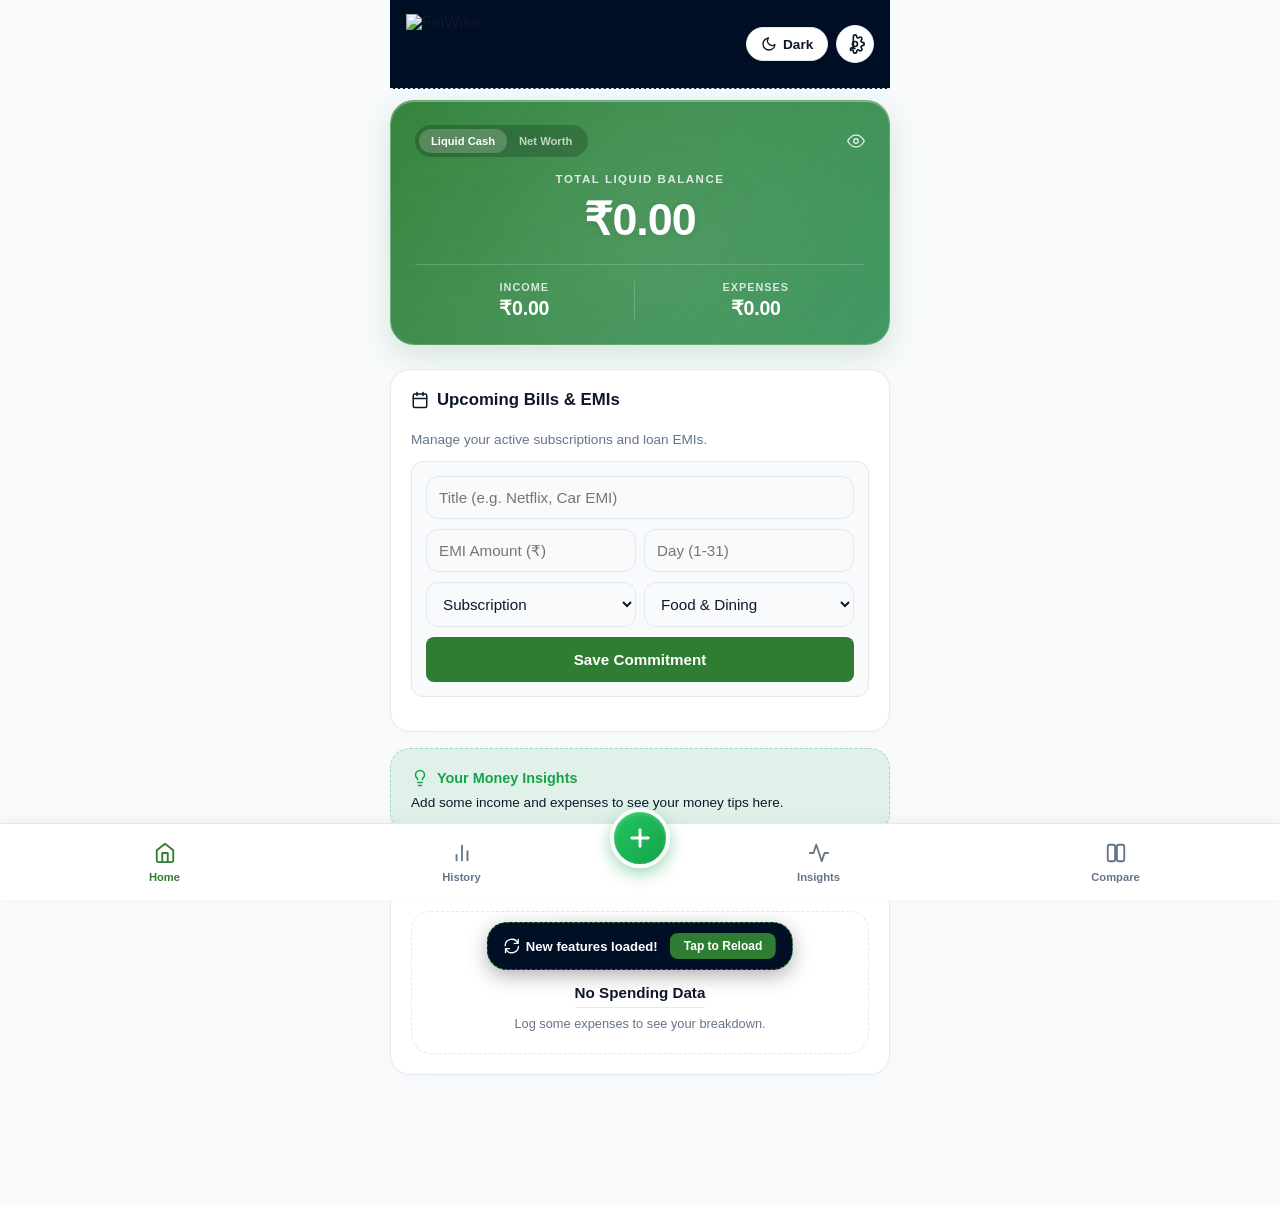
==== commit 92569f07: "fixes" ====
--- a/index.html
+++ b/index.html
@@ -168,31 +168,38 @@
             <h4 style="margin: 0 0 10px 0; font-size: 1.05rem; color: var(--text-main); border-bottom: none; display: flex; align-items: center; gap: 8px; justify-content: flex-start;">
                 <svg width="18" height="18" viewBox="0 0 24 24" fill="none" stroke="currentColor" stroke-width="2" stroke-linecap="round" stroke-linejoin="round"><rect x="3" y="4" width="18" height="18" rx="2" ry="2"></rect><line x1="16" y1="2" x2="16" y2="6"></line><line x1="8" y1="2" x2="8" y2="6"></line><line x1="3" y1="10" x2="21" y2="10"></line></svg> Upcoming Bills & EMIs
             </h4>
-            <p style="font-size: 0.85rem; color: var(--text-muted); margin-bottom: 14px;">Automate your EMIs and subscriptions.</p>
+            <p style="font-size: 0.85rem; color: var(--text-muted); margin-bottom: 14px;">Manage your active subscriptions and loan EMIs.</p>
 
             <div style="background: var(--bg-main); padding: 14px; border-radius: 12px; border: 1px solid var(--border);">
                 <input type="text" id="ob-title" placeholder="Title (e.g. Netflix, Car EMI)" style="margin-bottom: 10px; width: 100%; box-sizing: border-box; padding: 12px;">
                 <div style="display: flex; gap: 8px; margin-bottom: 10px;">
-                    <input type="text" id="ob-amount" placeholder="Amount (₹)" style="margin-bottom: 0; flex: 1; padding: 12px;" oninput="maskInputToIndianCommas(this)">
+                    <input type="text" id="ob-amount" placeholder="EMI Amount (₹)" style="margin-bottom: 0; flex: 1; padding: 12px;" oninput="maskInputToIndianCommas(this)">
                     <input type="number" id="ob-date" placeholder="Day (1-31)" min="1" max="31" style="margin-bottom: 0; flex: 1; padding: 12px;">
                 </div>
                 <div style="display: flex; gap: 8px; margin-bottom: 10px;">
                     <select id="ob-type" onchange="toggleEndDateField()" style="margin-bottom: 0; flex: 1; padding: 12px;">
                         <option value="Subscription">Subscription</option>
-                        <option value="EMI">EMI (Fixed Term)</option>
+                        <option value="EMI">EMI (Loan)</option>
                     </select>
                     <select id="ob-category" style="margin-bottom: 0; flex: 1; padding: 12px;"></select>
                 </div>
                 
                 <div id="emi-details-container" style="display: none; flex-direction: column; gap: 8px; margin-bottom: 10px; background: var(--bg-card); padding: 12px; border-radius: 8px; border: 1px dashed var(--border);">
                     <label style="font-size: 0.75rem; color: var(--text-muted); font-weight: bold;">LOAN DETAILS (EMI ONLY)</label>
-                    <input type="text" id="ob-principal" placeholder="Outstanding Principal (₹)" style="margin-bottom: 0; width: 100%; padding: 12px;" oninput="maskInputToIndianCommas(this)">
+                    <input type="text" id="ob-principal" placeholder="Remaining Principal (₹)" style="margin-bottom: 0; width: 100%; padding: 12px;" oninput="maskInputToIndianCommas(this)">
                     <div style="display: flex; gap: 8px;">
                         <input type="number" id="ob-interest" placeholder="Interest Rate (%)" step="0.1" style="margin-bottom: 0; flex: 1; padding: 12px;">
                         <div style="flex: 1; position: relative;">
                              <input type="date" id="ob-end-date" style="width: 100%; padding: 12px; margin-bottom: 0;" title="Loan End Date">
                         </div>
                     </div>
+                    <label style="display: flex; align-items: center; justify-content: space-between; font-size: 0.8rem; color: var(--text-main); margin-top: 4px; padding-top: 8px; border-top: 1px solid var(--border);">
+                        <span>Add Principal to Bank Balance? <br><small style="color: var(--text-muted); font-size: 0.7rem;">(Check for new loans, uncheck for pre-existing)</small></span>
+                        <div class="switch" style="transform: scale(0.8); margin: 0;">
+                            <input type="checkbox" id="ob-add-to-balance">
+                            <span class="slider"></span>
+                        </div>
+                    </label>
                 </div>
 
                 <button onclick="executeSaveObligation()" style="background: var(--primary); color: white; width: 100%; box-shadow: none; padding: 14px; border: none; border-radius: 8px;">Save Commitment</button>
@@ -523,7 +530,7 @@
 <div class="modal-overlay" id="category-manager-modal" style="display: none; z-index: 100005;">
     <div class="modal-card" style="text-align: left; max-width:420px;">
         <h3 style="text-align:center; display: flex; align-items: center; justify-content: center; gap: 8px;">
-            <svg width="22" height="22" viewBox="0 0 24 24" fill="none" stroke="currentColor" stroke-width="2" stroke-linecap="round" stroke-linejoin="round"><path d="M20.59 13.41l-7.17 7.17a2 2 0 0 1-2.83 0L2 12V2h10l8.59 8.59a2 2 0 0 1 0 2.82z"></path><line x1="7" y1="7" x2="7.01" y2="7"></line></svg> Custom Tags
+            <svg width="22" height="22" viewBox="0 0 24 24" fill="none" stroke="currentColor" stroke-width="1.5" stroke-linecap="round" stroke-linejoin="round"><path d="M10.343 3.94c.09-.542.56-.94 1.11-.94h1.093c.55 0 1.02.398 1.11.94l.149.894c.07.424.384.764.78.93.398.164.855.142 1.205-.108l.737-.527a1.125 1.125 0 0 1 1.45.12l.773.774c.39.389.44 1.002.12 1.45l-.527.737c-.25.35-.272.806-.107 1.204.165.397.505.71.93.78l.893.15c.543.09.94.56.94 1.109v1.094c0 .55-.397 1.02-.94 1.11l-.893.149c-.425.07-.765.383-.93.78-.165.398-.143.854.107 1.204l.527.738c.32.447.269 1.06-.12 1.45l-.774.773a1.125 1.125 0 0 1-1.449.12l-.738-.527c-.35-.25-.806-.272-1.203-.107-.397.165-.71-.505-.78.929l-.15.894z"></path><path d="M15 12a3 3 0 1 1-6 0 3 3 0 0 1 6 0z"></path></svg> Custom Tags
         </h3>
         <p style="text-align:center; margin-bottom:12px;">Add or delete custom expense categories.</p>
         
@@ -707,15 +714,10 @@
                 <label style="font-size: 0.75rem; font-weight: 800; color: var(--text-muted); display: block; margin-bottom: 6px;">CURRENT LIQUID BALANCE (BANK CASH)</label>
                 <input type="text" id="setup-op-bal" placeholder="e.g. 50,000" oninput="maskInputToIndianCommas(this)" style="width:100%; padding: 12px; margin: 0;">
             </div>
-            <div style="margin-bottom:16px;">
+            <div style="margin-bottom:0;">
                 <label style="font-size: 0.75rem; font-weight: 800; color: var(--save); display: block; margin-bottom: 6px;">PRE-EXISTING SAVINGS / INVESTMENTS</label>
                 <input type="text" id="setup-init-saved" placeholder="e.g. 1,00,000" oninput="maskInputToIndianCommas(this)" style="width:100%; padding: 12px; margin: 0;">
                 <small style="color: var(--text-muted); font-size: 0.7rem; display: block; margin-top: 6px;">Money you already have invested in the Share Market, FDs, etc.</small>
-            </div>
-            <div style="margin-bottom:0;">
-                <label style="font-size: 0.75rem; font-weight: 800; color: var(--expense); display: block; margin-bottom: 6px;">CURRENT LOAN OUTSTANDING (TOTAL DEBT)</label>
-                <input type="text" id="setup-init-debt" placeholder="e.g. 3,00,000" oninput="maskInputToIndianCommas(this)" style="width:100%; padding: 12px; margin: 0;">
-                <small style="color: var(--text-muted); font-size: 0.7rem; display: block; margin-top: 6px;">Your current total remaining principal on all active loans.</small>
             </div>
         </div>
         
